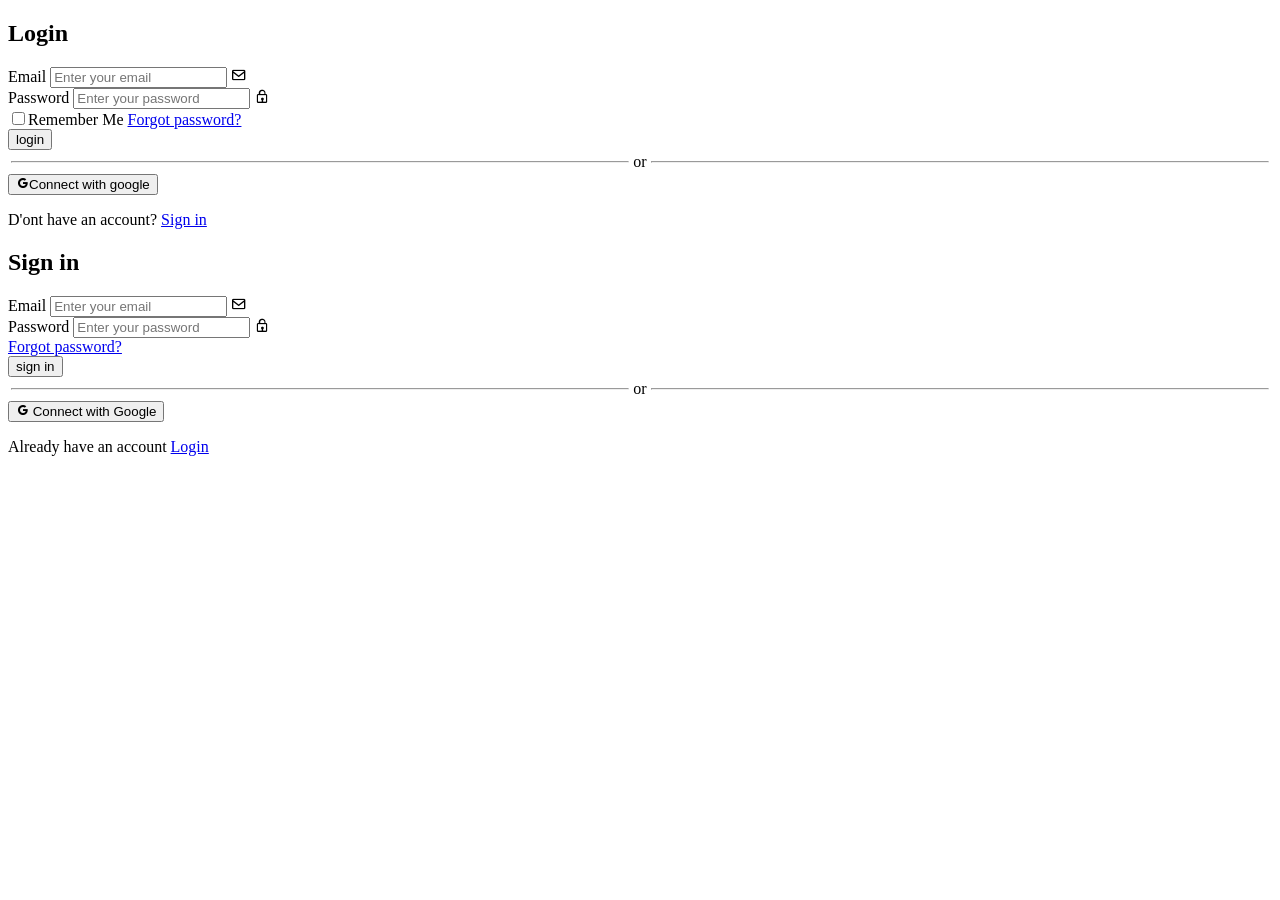
==== index.html @ e43c0be8 "Update index.html" ====
<!doctype html>
<html lang="en">
  <head>
    <meta charset="UTF-8" />
    <meta name="viewport" content="width=device-width, initial-scale=1.0" />
    <title>Ecommerce website</title>
    <link
      href="https://unpkg.com/boxicons@2.1.4/css/boxicons.min.css"
      rel="stylesheet"
    />
  </head>
  <body>
    <!-- login page -->
    <div id="logpg" class="logipage">
      <h2>Login</h2>
      <form method="post">
        <label>Email</label>
        <input type="email" required placeholder="Enter your email" />
        <i class="bx bx-envelope bx-remove-padding"></i>
        <br />
        <label>Password</label>
        <input type="password" required placeholder="Enter your password" />
        <i class="bx bx-lock"></i>
        <br />
        <label><input type="checkbox" />Remember Me</label>
        <a href="#">Forgot password?</a>
        <br />
        <input type="submit" value="login" />
        <!-- OR Divider -->
        <table>
          <tr>
            <td width="45%"><hr /></td>
            <td width="1%" align="center">or</td>
            <td width="45%"><hr /></td>
          </tr>
        </table>
        <button><i class="bx bxl-google"></i>Connect with google</button>
        <p>D'ont have an account? <a href="#"> Sign in</a></p>
      </form>
    </div>

    <!--Sign in -->
    <div id="singpg" class="logipage">
      <h2>Sign in</h2>
      <form method="post">
        <label>Email</label>
        <input type="email" required placeholder="Enter your email" />
        <i class="bx bx-envelope bx-remove-padding"></i>
        <br />
        <label>Password</label>
        <input type="password" required placeholder="Enter your password">
        <i class="bx bx-lock"></i>
      </br>
        <a href="#">Forgot password?</a>
        <br />
        <input type="submit" value="sign in" />
        <!-- OR Divider -->
        <table>
          <tr>
            <td width="45%"><hr /></td>
            <td width="1%" align="center">or</td>
            <td width="45%"><hr /></td>
          </tr>
        </table>
        <button><i class="bx bxl-google"></i> Connect with Google</button>
        <p>Already have an account <a href="#">Login</a></p>
      </form>
    </div>
    <br />
  </body>
</html>
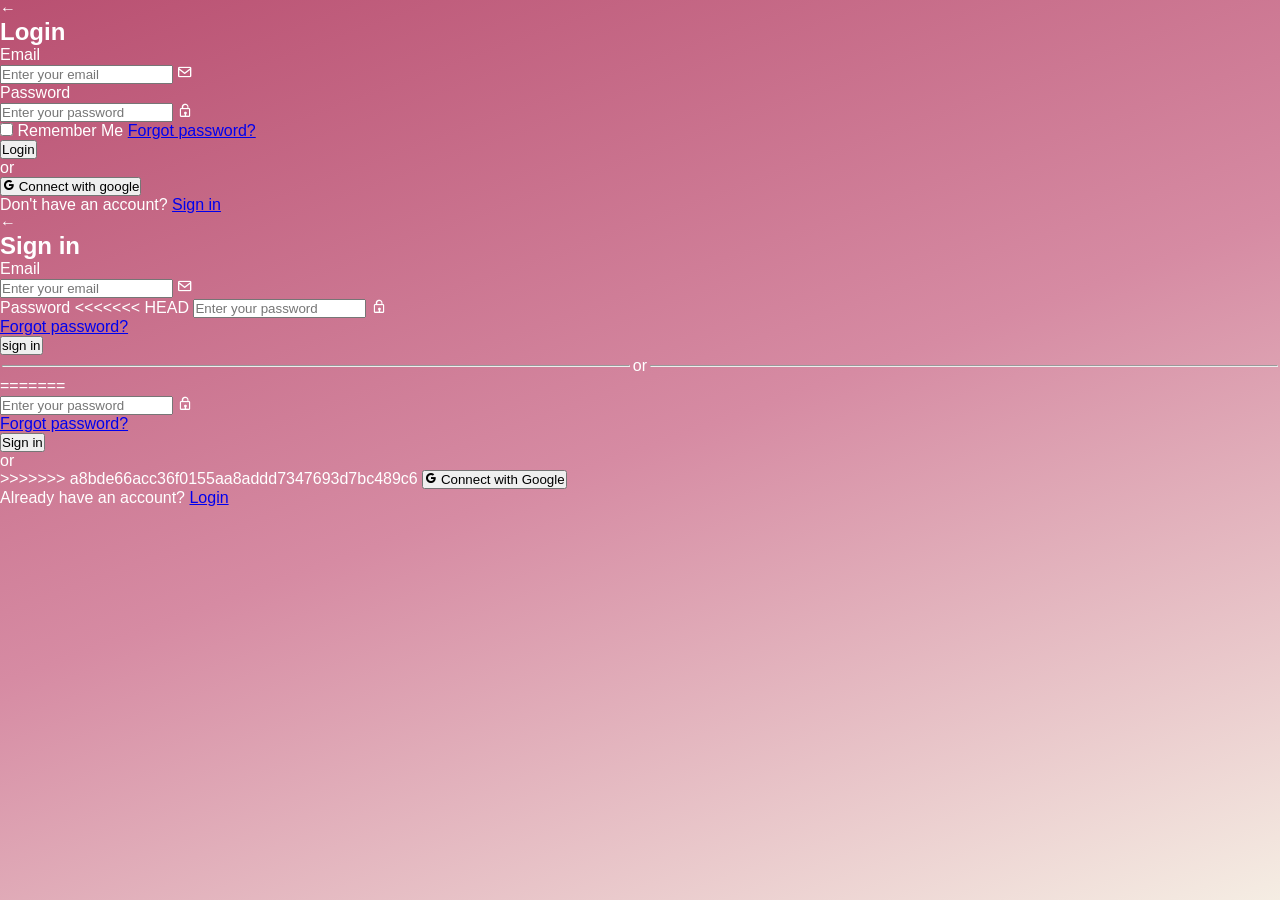
==== commit 344cefb8: "add shooping cart page" ====
--- a/index.html
+++ b/index.html
@@ -3,51 +3,65 @@
   <head>
     <meta charset="UTF-8" />
     <meta name="viewport" content="width=device-width, initial-scale=1.0" />
+    <link href="https://unpkg.com/boxicons@2.1.4/css/boxicons.min.css" rel="stylesheet" />
+    <link href="style.css" rel="stylesheet"/>
     <title>Ecommerce website</title>
     <link
-      href="https://unpkg.com/boxicons@2.1.4/css/boxicons.min.css"
+      href="style.css"
       rel="stylesheet"
     />
   </head>
   <body>
-    <!-- login page -->
+    <div class="bg"></div>
+
+    <!-- Login page -->
     <div id="logpg" class="logipage">
-      <h2>Login</h2>
-      <form method="post">
+      <div class="page-header">
+        <span class="back-arrow">&#8592;</span>
+        <h2>Login</h2>
+      </div>
+      <form method="post" onsubmit="return false">
         <label>Email</label>
-        <input type="email" required placeholder="Enter your email" />
-        <i class="bx bx-envelope bx-remove-padding"></i>
-        <br />
+        <div class="input-wrapper">
+          <input type="email" required placeholder="Enter your email" />
+          <i class="bx bx-envelope"></i>
+        </div>
+
         <label>Password</label>
-        <input type="password" required placeholder="Enter your password" />
-        <i class="bx bx-lock"></i>
-        <br />
-        <label><input type="checkbox" />Remember Me</label>
-        <a href="#">Forgot password?</a>
-        <br />
-        <input type="submit" value="login" />
-        <!-- OR Divider -->
-        <table>
-          <tr>
-            <td width="45%"><hr /></td>
-            <td width="1%" align="center">or</td>
-            <td width="45%"><hr /></td>
-          </tr>
-        </table>
-        <button><i class="bx bxl-google"></i>Connect with google</button>
-        <p>D'ont have an account? <a href="#"> Sign in</a></p>
+        <div class="input-wrapper">
+          <input type="password" required placeholder="Enter your password" />
+          <i class="bx bx-lock"></i>
+        </div>
+
+        <div class="remember-row">
+          <label><input type="checkbox" /> Remember Me</label>
+          <a href="#">Forgot password?</a>
+        </div>
+
+        <input type="submit" value="Login" />
+
+        <div class="divider"><span>or</span></div>
+
+        <button><i class="bx bxl-google"></i> Connect with google</button>
+        <p>Don't have an account? <a href="#"> Sign in</a></p>
       </form>
     </div>
 
-    <!--Sign in -->
+    <!-- Sign in page -->
     <div id="singpg" class="logipage">
-      <h2>Sign in</h2>
-      <form method="post">
+      <div class="page-header">
+        <span class="back-arrow">&#8592;</span>
+        <h2>Sign in</h2>
+      </div>
+      <form method="post" onsubmit="return false">
         <label>Email</label>
-        <input type="email" required placeholder="Enter your email" />
-        <i class="bx bx-envelope bx-remove-padding"></i>
-        <br />
+        <div class="input-wrapper">
+          <input type="email" required placeholder="Enter your email" />
+          <i class="bx bx-envelope"></i>
+        </div>
+
         <label>Password</label>
+<<<<<<< HEAD
         <input type="password" required placeholder="Enter your password">
         <i class="bx bx-lock"></i>
       </br>
@@ -62,10 +76,25 @@
             <td width="45%"><hr /></td>
           </tr>
         </table>
+=======
+        <div class="input-wrapper">
+          <input type="password" required placeholder="Enter your password" />
+          <i class="bx bx-lock"></i>
+        </div>
+
+        <div class="remember-row">
+          <a href="#">Forgot password?</a>
+        </div>
+
+        <input type="submit" value="Sign in" />
+
+        <div class="divider"><span>or</span></div>
+
+>>>>>>> a8bde66acc36f0155aa8addd7347693d7bc489c6
         <button><i class="bx bxl-google"></i> Connect with Google</button>
-        <p>Already have an account <a href="#">Login</a></p>
+        <p>Already have an account? <a href="#">Login</a></p>
       </form>
     </div>
-    <br />
+
   </body>
-</html>
+</html>
--- a/style.css
+++ b/style.css
@@ -0,0 +1,962 @@
+/* ============================================================
+   RESET & BASE
+   ============================================================ */
+
+* {
+  margin: 0;
+  padding: 0;
+  box-sizing: border-box;
+}
+
+body {
+  min-height: 100vh;
+  font-family: 'Segoe UI', sans-serif;
+  background: linear-gradient(160deg, #B95071 0%, #d68ba3 50%, #F5EDE3 100%);
+  background-attachment: fixed;
+  color: white;
+}
+
+/* ============================================================
+   HEADER / NAVBAR
+   ============================================================ */
+
+header {
+  position: fixed;
+  top: 0;
+  left: 0;
+  width: 100%;
+  z-index: 100;
+  padding: 10px 40px;
+  backdrop-filter: blur(12px);
+  -webkit-backdrop-filter: blur(12px);
+  background: rgba(185, 80, 113, 0.3);
+  border-bottom: 1px solid rgba(255, 255, 255, 0.15);
+}
+
+header table {
+  border-collapse: collapse;
+  width: 100%;
+}
+
+header table td {
+  vertical-align: middle;
+  padding: 0;
+}
+
+/* Logo */
+header table td:first-child img {
+  width: 50px;
+  height: 50px;
+  object-fit: contain;
+  background: #8DC373;
+  border-radius: 12px;
+  padding: 6px;
+  display: block;
+}
+
+/* Nav pill */
+header table td nav {
+  display: inline-flex;
+  align-items: center;
+  background: rgba(255, 255, 255, 0.15);
+  border: 1px solid rgba(255, 255, 255, 0.3);
+  border-radius: 30px;
+  padding: 5px 8px;
+  gap: 2px;
+}
+
+header table td nav a {
+  text-decoration: none;
+  color: white;
+  font-size: 14px;
+  font-weight: 500;
+  padding: 6px 18px;
+  border-radius: 20px;
+  transition: background 0.2s ease;
+  white-space: nowrap;
+}
+
+header table td nav a:hover,
+header table td nav a.active {
+  background: rgba(255, 255, 255, 0.25);
+}
+
+/* Right-side buttons */
+header table td:last-child {
+  text-align: right;
+  white-space: nowrap;
+}
+
+header table td:last-child button {
+  display: inline-flex;
+  align-items: center;
+  justify-content: center;
+  vertical-align: middle;
+  margin-left: 8px;
+  cursor: pointer;
+  border: none;
+  transition: background 0.2s ease, transform 0.1s ease;
+}
+
+/* Sign In button */
+header table td:last-child button:first-child {
+  padding: 8px 22px;
+  background: #8DC373;
+  color: white;
+  font-size: 14px;
+  font-weight: 600;
+  border-radius: 20px;
+}
+
+header table td:last-child button:first-child:hover {
+  background: #7A8F6A;
+  transform: translateY(-1px);
+}
+
+/* Cart & Profile icon buttons */
+header table td:last-child button:not(:first-child) {
+  background: transparent;
+  color: white;
+  font-size: 26px;
+  padding: 4px 6px;
+  border-radius: 20px;
+}
+
+header table td:last-child button:not(:first-child):hover {
+  opacity: 0.7;
+}
+
+/* Profile dropdown */
+header table td:last-child button:last-child {
+  position: relative;
+}
+
+header table td:last-child button:last-child aside {
+  display: none;
+  position: absolute;
+  top: 110%;
+  right: 0;
+  background: rgba(185, 80, 113, 0.95);
+  backdrop-filter: blur(10px);
+  -webkit-backdrop-filter: blur(10px);
+  border: 1px solid rgba(255, 255, 255, 0.2);
+  border-radius: 12px;
+  padding: 8px 0;
+  min-width: 150px;
+  z-index: 200;
+  flex-direction: column;
+  text-align: left;
+}
+
+header table td:last-child button:last-child:hover aside {
+  display: flex;
+}
+
+header table td:last-child button:last-child aside a {
+  text-decoration: none;
+  color: white;
+  font-size: 14px;
+  padding: 10px 20px;
+  display: block;
+  transition: background 0.2s ease;
+}
+
+header table td:last-child button:last-child aside a:hover {
+  background: rgba(255, 255, 255, 0.15);
+}
+
+/* ============================================================
+   MAIN
+   ============================================================ */
+
+main {
+  padding-top: 72px;
+}
+
+/* ============================================================
+   HERO SECTION
+   ============================================================ */
+
+#mnpart > table:first-of-type {
+  width: 100%;
+  min-height: 88vh;
+  padding: 60px 60px;
+  box-sizing: border-box;
+}
+
+#mnpart > table:first-of-type td {
+  vertical-align: middle;
+  padding: 20px 24px;
+}
+
+/* Hero heading */
+#mnpart > table:first-of-type td:first-child h1 {
+  font-size: 48px;
+  font-weight: 800;
+  color: white;
+  line-height: 1.2;
+  margin-bottom: 20px;
+  letter-spacing: -0.5px;
+}
+
+/* Hero paragraph */
+#mnpart > table:first-of-type td:first-child p {
+  font-size: 15px;
+  color: rgba(255, 255, 255, 0.85);
+  line-height: 1.75;
+  margin-bottom: 34px;
+  max-width: 440px;
+}
+
+/* Shop Now button */
+#mnpart > table:first-of-type td:first-child button {
+  padding: 14px 38px;
+  background: #8DC373;
+  color: white;
+  font-size: 15px;
+  font-weight: 600;
+  border: none;
+  border-radius: 12px;
+  cursor: pointer;
+  letter-spacing: 0.3px;
+  transition: background 0.2s ease, transform 0.1s ease;
+}
+
+#mnpart > table:first-of-type td:first-child button:hover {
+  background: #7A8F6A;
+  transform: translateY(-2px);
+}
+
+#mnpart > table:first-of-type td:first-child button:active {
+  background: #495540;
+  transform: translateY(0);
+}
+
+/* Hero image */
+#mnpart > table:first-of-type td:last-child img {
+  width: 100%;
+  max-width: 520px;
+  object-fit: contain;
+  display: block;
+  margin-left: auto;
+  filter: drop-shadow(0 24px 48px rgba(185, 80, 113, 0.4));
+}
+
+/* ============================================================
+   SECTION HEADINGS (h2)
+   ============================================================ */
+
+#mnpart h2 {
+  font-size: 36px;
+  font-weight: 700;
+  color: white;
+  text-align: center;
+  letter-spacing: 1px;
+  margin: 20px 0 10px;
+}
+
+#mnpart h2 u {
+  text-decoration: none;
+  border-bottom: 3px solid rgba(255, 255, 255, 0.45);
+  padding-bottom: 6px;
+}
+
+/* ============================================================
+   CATEGORIES TABLE
+   ============================================================ */
+
+#mnpart > table:nth-of-type(2) {
+  border-collapse: separate;
+  border-spacing: 20px;
+  padding: 10px 60px 60px;
+  box-sizing: border-box;
+  width: 100%;
+}
+
+#mnpart > table:nth-of-type(2) td {
+  background: rgba(255, 255, 255, 0.15);
+  backdrop-filter: blur(10px);
+  -webkit-backdrop-filter: blur(10px);
+  border: 1px solid rgba(255, 255, 255, 0.25);
+  border-radius: 16px;
+  padding: 44px 20px;
+  text-align: center;
+  vertical-align: top;
+  transition: background 0.3s ease, transform 0.2s ease;
+  cursor: pointer;
+}
+
+#mnpart > table:nth-of-type(2) td:hover {
+  background: rgba(255, 255, 255, 0.22);
+  transform: translateY(-5px);
+}
+
+#mnpart > table:nth-of-type(2) td i {
+  font-size: 44px;
+  color: rgba(255, 255, 255, 0.85);
+  display: block;
+  margin-bottom: 16px;
+}
+
+#mnpart > table:nth-of-type(2) td h3 {
+  font-size: 20px;
+  font-weight: 700;
+  color: white;
+  margin-bottom: 10px;
+}
+
+#mnpart > table:nth-of-type(2) td p {
+  font-size: 13px;
+  color: rgba(255, 255, 255, 0.7);
+  line-height: 1.6;
+}
+
+/* ============================================================
+   "Our Best Sellers" label (h3 directly in #mnpart)
+   ============================================================ */
+
+#mnpart > section > div.products-grid,
+#mnpart > h3 {
+  padding-left: 60px;
+}
+
+#mnpart > h3 {
+  font-size: 22px;
+  font-weight: 600;
+  color: rgba(255, 255, 255, 0.95);
+  margin-bottom: 16px;
+  padding: 0 60px 16px;
+}
+
+/* ============================================================
+   PRODUCTS GRID
+   ============================================================ */
+
+.products-grid {
+  padding: 0 40px 70px;
+  box-sizing: border-box;
+}
+
+.products-grid table {
+  border-collapse: separate;
+  border-spacing: 16px;
+  width: 100%;
+}
+
+/* Product card — each <td> */
+.products-grid td {
+  vertical-align: top;
+  background: rgba(255, 255, 255, 0.22);
+  backdrop-filter: blur(12px);
+  -webkit-backdrop-filter: blur(12px);
+  border: 1px solid rgba(255, 255, 255, 0.32);
+  border-radius: 20px;
+  padding: 16px 16px 20px;
+  text-align: center;
+  transition: transform 0.2s ease, background 0.2s ease;
+  cursor: pointer;
+}
+
+.products-grid td:hover {
+  transform: translateY(-6px);
+  background: rgba(255, 255, 255, 0.30);
+  box-shadow: 0 12px 32px rgba(185, 80, 113, 0.2);
+}
+
+/* Product image */
+.prd-image {
+  width: 100%;
+  margin-bottom: 14px;
+}
+
+.prd-image img {
+  width: 100%;
+  height: 200px;
+  object-fit: cover;
+  border-radius: 14px;
+  display: block;
+}
+
+/* Product title */
+.prd-title {
+  font-size: 15px;
+  font-weight: 700;
+  color: white;
+  margin: 0 0 8px 0;
+  line-height: 1.3;
+  /* allow wrapping so nothing is cut off */
+  white-space: normal;
+}
+
+/* Description */
+.prd-desc {
+  font-size: 13px;
+  color: rgba(255, 255, 255, 0.78);
+  line-height: 1.5;
+  margin: 0 0 12px 0;
+  display: -webkit-box;
+  -webkit-line-clamp: 2;
+  -webkit-box-orient: vertical;
+  overflow: hidden;
+}
+
+/* Rating + Price row */
+.prd-meta {
+  display: flex;
+  justify-content: space-between;
+  align-items: center;
+  margin-bottom: 14px;
+  padding: 0 2px;
+}
+
+.prd-meta .rating {
+  font-size: 13px;
+  color: rgba(255, 255, 255, 0.95);
+}
+
+.prd-meta .prd-price {
+  font-size: 15px;
+  font-weight: 700;
+  color: white;
+}
+
+/* Add to cart button */
+.cart-btn {
+  display: block;
+  width: 100%;
+  padding: 12px 0;
+  background: #8DC373;
+  color: white;
+  font-size: 14px;
+  font-weight: 600;
+  border: none;
+  border-radius: 24px;
+  cursor: pointer;
+  text-align: center;
+  transition: background 0.2s ease, transform 0.1s ease;
+}
+
+.cart-btn:hover {
+  background: #7A8F6A;
+  transform: translateY(-1px);
+}
+
+.cart-btn:active {
+  background: #495540;
+  transform: translateY(0);
+}
+
+/* ============================================================
+   COMMENT SECTION
+   ============================================================ */
+
+.Comentprt {
+  padding: 50px 60px 70px;
+  text-align: center;
+}
+
+.Comentprt h3 {
+  font-size: 28px;
+  font-weight: 700;
+  color: white;
+  margin-bottom: 24px;
+  letter-spacing: 0.5px;
+}
+
+.Comentprt input[type="text"] {
+  width: 55%;
+  padding: 16px 24px;
+  background: rgba(255, 255, 255, 0.15);
+  border: 1px solid rgba(255, 255, 255, 0.3);
+  border-radius: 12px;
+  color: white;
+  font-size: 15px;
+  outline: none;
+  transition: border 0.2s ease, background 0.2s ease;
+}
+
+.Comentprt input[type="text"]::placeholder {
+  color: rgba(255, 255, 255, 0.55);
+}
+
+.Comentprt input[type="text"]:focus {
+  background: rgba(255, 255, 255, 0.22);
+  border-color: rgba(255, 255, 255, 0.6);
+}
+
+/* ============================================================
+   FOOTER
+   ============================================================ */
+
+footer {
+  background: rgba(150, 50, 80, 0.4);
+  backdrop-filter: blur(10px);
+  -webkit-backdrop-filter: blur(10px);
+  border-top: 1px solid rgba(255, 255, 255, 0.15);
+  padding: 44px 60px;
+}
+
+/* Hide the top <hr> */
+footer > hr:first-child {
+  display: none;
+}
+
+#ftpart {
+  display: flex;
+  flex-direction: column;
+  align-items: center;
+  gap: 16px;
+  text-align: center;
+}
+
+#ftpart img {
+  width: 60px;
+  height: 60px;
+  object-fit: contain;
+  background: #8DC373;
+  border-radius: 12px;
+  padding: 6px;
+}
+
+#ftpart p {
+  font-size: 14px;
+  color: rgba(255, 255, 255, 0.75);
+  max-width: 420px;
+  line-height: 1.65;
+}
+
+/* Social icons wrapper */
+#ftpart > div {
+  display: flex;
+  align-items: center;
+  gap: 6px;
+}
+
+#ftpart i {
+  font-size: 26px;
+  color: white;
+  cursor: pointer;
+  transition: opacity 0.2s ease, transform 0.15s ease;
+}
+
+#ftpart i:hover {
+  opacity: 0.65;
+  transform: translateY(-2px);
+}
+
+/* Divider hr */
+#ftpart hr {
+  display: block;
+  width: 25%;
+  border: none;
+  border-top: 1px solid rgba(255, 255, 255, 0.25);
+}
+
+/* === CATEGORY SECTION === */
+
+.container {
+  max-width: 1100px;
+  margin: 0 auto;
+  padding: 40px 20px;
+}
+
+.category-section {
+  margin-bottom: 60px;
+}
+
+/* CATEGORY HEADER */
+.category-header {
+  display: flex;
+  align-items: center;
+  gap: 16px;
+  margin-bottom: 24px;
+}
+
+.category-title {
+  font-size: 28px;
+  font-weight: 700;
+  color: white;
+  white-space: nowrap;
+}
+
+.category-line {
+  flex: 1;
+  border: none;
+  border-top: 1.5px solid rgba(255, 255, 255, 0.35);
+}
+
+/* SLIDER WRAPPER */
+.slider-wrapper {
+  position: relative;
+  padding: 0 30px;
+}
+
+/* ITEMS DISPLAY */
+.items-display {
+  display: flex;
+  gap: 16px;
+  overflow: hidden;
+  padding: 8px 4px;
+}
+
+/* PRODUCT CARD */
+.product-card {
+  background: rgba(255, 255, 255, 0.15);
+  backdrop-filter: blur(16px);
+  -webkit-backdrop-filter: blur(16px);
+  border: 1px solid rgba(255, 255, 255, 0.25);
+  border-radius: 16px;
+  padding: 12px;
+  min-width: calc((100% - 48px) / 4);
+  max-width: calc((100% - 48px) / 4);
+  flex-shrink: 0;
+  display: flex;
+  flex-direction: column;
+  cursor: pointer;
+  transition: transform 0.2s ease, background 0.2s ease;
+}
+
+.product-card:hover {
+  transform: translateY(-4px);
+  background: rgba(255, 255, 255, 0.22);
+}
+
+/* ITEM IMAGE */
+.item-image {
+  display: flex;
+  justify-content: center;
+  margin-bottom: 10px;
+}
+
+.item-image img {
+  width: 100%;
+  height: 300px ;
+  object-fit: cover;
+  border-radius: 10px;
+}
+
+/* ITEM DETAILS — flex column with space-between to push button to bottom */
+.item-details {
+  display: flex;
+  flex-direction: column;
+  flex: 1;
+  gap: 0;
+}
+
+.item-title {
+  font-size: 13px;
+  font-weight: 700;
+  color: white;
+  margin-bottom: 4px;
+
+  /* clamp to 1 line */
+  white-space: nowrap;
+  overflow: hidden;
+  text-overflow: ellipsis;
+}
+
+.item-description {
+  font-size: 11px;
+  color: rgba(255, 255, 255, 0.75);
+  line-height: 1.3;
+  margin-bottom: 6px;
+
+  /* clamp to 2 lines */
+  display: -webkit-box;
+ line-clamp: 2;
+ -webkit-line-clamp: 2;
+ -webkit-box-orient: vertical;
+ overflow: hidden;
+}
+
+.full-description {
+  display: none;
+}
+
+/* PRICE & RATING */
+.price-rating {
+  display: flex;
+  justify-content: space-between;
+  align-items: center;
+  margin-bottom: 8px;
+  margin-top: auto;
+}
+
+.rating {
+  font-size: 12px;
+  color: rgba(255, 255, 255, 0.9);
+}
+
+.price {
+  font-size: 13px;
+  font-weight: 700;
+  color: white;
+}
+
+/* FORM & ADD TO CART BUTTON */
+form {
+  margin: 0;
+  display: block;
+}
+
+.add-to-cart-btn {
+  display: block;
+  width: 100%;
+  padding: 9px 0;
+  background: #8DC373;
+  color: white;
+  font-size: 13px;
+  font-weight: 600;
+  border: none;
+  border-radius: 10px;
+  cursor: pointer;
+  text-align: center;
+  transition: background 0.2s ease, transform 0.1s ease;
+}
+
+.add-to-cart-btn:hover {
+  background: #7A8F6A;
+  transform: translateY(-1px);
+}
+
+.add-to-cart-btn:active {
+  background: #495540;
+  transform: translateY(0);
+}
+
+/* ARROWS */
+.slider-left-arrow,
+.slider-right-arrow {
+  position: absolute;
+  top: 50%;
+  transform: translateY(-50%);
+  z-index: 10;
+}
+
+.slider-left-arrow {
+  left: -6px;
+}
+
+.slider-right-arrow {
+  right: -6px;
+}
+
+.arrow-btn {
+  width: 36px;
+  height: 36px;
+  background: rgba(255, 255, 255, 0.2);
+  backdrop-filter: blur(10px);
+  -webkit-backdrop-filter: blur(10px);
+  border: 1px solid rgba(255, 255, 255, 0.4);
+  border-radius: 50%;
+  color: white;
+  font-size: 14px;
+  cursor: pointer;
+  display: flex;
+  align-items: center;
+  justify-content: center;
+  transition: background 0.2s ease, transform 0.1s ease;
+}
+
+.arrow-btn:hover {
+  background: rgba(255, 255, 255, 0.35);
+  transform: scale(1.08);
+}
+
+.arrow-btn:active {
+  background: rgba(255, 255, 255, 0.5);
+  transform: scale(0.97);
+}
+
+/* === POPUP OVERLAY === */
+.item-popup {
+  display: none;
+  position: fixed;
+  inset: 0;
+  z-index: 1000;
+  background: rgba(0, 0, 0, 0.4);
+  backdrop-filter: blur(6px);
+  -webkit-backdrop-filter: blur(6px);
+  justify-content: center;
+  align-items: center;
+}
+
+.item-popup.active {
+  display: flex;
+}
+
+/* POPUP CARD */
+.popup-content {
+  background: rgba(255, 255, 255, 0.2);
+  backdrop-filter: blur(20px);
+  -webkit-backdrop-filter: blur(20px);
+  border: 1px solid rgba(255, 255, 255, 0.35);
+  border-radius: 20px;
+  padding: 24px;
+  width: 90%;
+  max-width: 420px;
+  max-height: 85vh;
+  overflow-y: auto;
+  position: relative;
+  display: flex;
+  flex-direction: column;
+  gap: 12px;
+}
+
+/* CLOSE BUTTON */
+.close-btn {
+  position: absolute;
+  top: 14px;
+  right: 16px;
+  font-size: 20px;
+  cursor: pointer;
+  color: white;
+  transition: opacity 0.2s ease;
+}
+
+.close-btn:hover {
+  opacity: 0.6;
+}
+
+/* POPUP IMAGE */
+.popup-image {
+  width: 100%;
+  height: 260px;
+  object-fit: cover;
+  border-radius: 12px;
+}
+
+/* POPUP TITLE */
+.popup-title {
+  font-size: 20px;
+  font-weight: 700;
+  color: white;
+  margin: 0;
+}
+
+/* POPUP SUB DESCRIPTION */
+.popup-subdescription {
+  font-size: 13px;
+  color: rgba(255, 255, 255, 0.75);
+  line-height: 1.4;
+  margin: 0;
+}
+
+/* POPUP PRICE & RATING */
+.popup-rating {
+  font-size: 14px;
+  color: rgba(255, 255, 255, 0.9);
+}
+
+.popup-price {
+  font-size: 15px;
+  font-weight: 700;
+  color: white;
+}
+
+/* DESCRIPTION HEADING & TEXT */
+.popup-content h3 {
+  font-size: 15px;
+  font-weight: 700;
+  color: white;
+  margin: 0;
+}
+
+.popup-description {
+  font-size: 13px;
+  color: rgba(255, 255, 255, 0.8);
+  line-height: 1.6;
+  margin: 0;
+}
+
+/* QUANTITY CONTROLS */
+.quantity {
+  display: flex;
+  align-items: center;
+  gap: 16px;
+  margin-top: 4px;
+}
+
+.quantity .minus,
+.quantity .plus {
+  width: 34px;
+  height: 34px;
+  background: rgba(255, 255, 255, 0.2);
+  border: 1px solid rgba(255, 255, 255, 0.35);
+  border-radius: 50%;
+  color: white;
+  font-size: 18px;
+  cursor: pointer;
+  display: flex;
+  align-items: center;
+  justify-content: center;
+  transition: background 0.2s ease;
+}
+
+.quantity .minus:hover,
+.quantity .plus:hover {
+  background: rgba(255, 255, 255, 0.35);
+}
+
+.quantity .count {
+  font-size: 16px;
+  font-weight: 700;
+  color: white;
+  min-width: 20px;
+  text-align: center;
+}
+
+/* POPUP BUTTONS ROW */
+.card-btn,
+.add-btn {
+  flex: 1;
+  padding: 12px;
+  border: none;
+  border-radius: 12px;
+  font-size: 14px;
+  font-weight: 600;
+  cursor: pointer;
+  transition: background 0.2s ease, transform 0.1s ease;
+}
+
+.card-btn {
+  background: rgba(255, 255, 255, 0.2);
+  border: 1px solid rgba(255, 255, 255, 0.35);
+  color: white;
+  font-size: 20px;
+}
+
+.card-btn:hover {
+  background: rgba(255, 255, 255, 0.3);
+}
+
+.add-btn {
+  background: #8DC373;
+  color: white;
+}
+
+.add-btn:hover {
+  background: #7A8F6A;
+  transform: translateY(-1px);
+}
+
+.add-btn:active {
+  background: #495540;
+  transform: translateY(0);
+}
+
+/* BUTTONS ROW WRAPPER */
+.popup-content .card-btn,
+.popup-content .add-btn {
+  display: inline-flex;
+  align-items: center;
+  justify-content: center;
+  width: auto;
+}
+
+/* make the two buttons sit side by side */
+.popup-content > .card-btn,
+.popup-content > .add-btn {
+  align-self: stretch;
+}
+
--- a/style.css
+++ b/style.css
@@ -0,0 +1,962 @@
+/* ============================================================
+   RESET & BASE
+   ============================================================ */
+
+* {
+  margin: 0;
+  padding: 0;
+  box-sizing: border-box;
+}
+
+body {
+  min-height: 100vh;
+  font-family: 'Segoe UI', sans-serif;
+  background: linear-gradient(160deg, #B95071 0%, #d68ba3 50%, #F5EDE3 100%);
+  background-attachment: fixed;
+  color: white;
+}
+
+/* ============================================================
+   HEADER / NAVBAR
+   ============================================================ */
+
+header {
+  position: fixed;
+  top: 0;
+  left: 0;
+  width: 100%;
+  z-index: 100;
+  padding: 10px 40px;
+  backdrop-filter: blur(12px);
+  -webkit-backdrop-filter: blur(12px);
+  background: rgba(185, 80, 113, 0.3);
+  border-bottom: 1px solid rgba(255, 255, 255, 0.15);
+}
+
+header table {
+  border-collapse: collapse;
+  width: 100%;
+}
+
+header table td {
+  vertical-align: middle;
+  padding: 0;
+}
+
+/* Logo */
+header table td:first-child img {
+  width: 50px;
+  height: 50px;
+  object-fit: contain;
+  background: #8DC373;
+  border-radius: 12px;
+  padding: 6px;
+  display: block;
+}
+
+/* Nav pill */
+header table td nav {
+  display: inline-flex;
+  align-items: center;
+  background: rgba(255, 255, 255, 0.15);
+  border: 1px solid rgba(255, 255, 255, 0.3);
+  border-radius: 30px;
+  padding: 5px 8px;
+  gap: 2px;
+}
+
+header table td nav a {
+  text-decoration: none;
+  color: white;
+  font-size: 14px;
+  font-weight: 500;
+  padding: 6px 18px;
+  border-radius: 20px;
+  transition: background 0.2s ease;
+  white-space: nowrap;
+}
+
+header table td nav a:hover,
+header table td nav a.active {
+  background: rgba(255, 255, 255, 0.25);
+}
+
+/* Right-side buttons */
+header table td:last-child {
+  text-align: right;
+  white-space: nowrap;
+}
+
+header table td:last-child button {
+  display: inline-flex;
+  align-items: center;
+  justify-content: center;
+  vertical-align: middle;
+  margin-left: 8px;
+  cursor: pointer;
+  border: none;
+  transition: background 0.2s ease, transform 0.1s ease;
+}
+
+/* Sign In button */
+header table td:last-child button:first-child {
+  padding: 8px 22px;
+  background: #8DC373;
+  color: white;
+  font-size: 14px;
+  font-weight: 600;
+  border-radius: 20px;
+}
+
+header table td:last-child button:first-child:hover {
+  background: #7A8F6A;
+  transform: translateY(-1px);
+}
+
+/* Cart & Profile icon buttons */
+header table td:last-child button:not(:first-child) {
+  background: transparent;
+  color: white;
+  font-size: 26px;
+  padding: 4px 6px;
+  border-radius: 20px;
+}
+
+header table td:last-child button:not(:first-child):hover {
+  opacity: 0.7;
+}
+
+/* Profile dropdown */
+header table td:last-child button:last-child {
+  position: relative;
+}
+
+header table td:last-child button:last-child aside {
+  display: none;
+  position: absolute;
+  top: 110%;
+  right: 0;
+  background: rgba(185, 80, 113, 0.95);
+  backdrop-filter: blur(10px);
+  -webkit-backdrop-filter: blur(10px);
+  border: 1px solid rgba(255, 255, 255, 0.2);
+  border-radius: 12px;
+  padding: 8px 0;
+  min-width: 150px;
+  z-index: 200;
+  flex-direction: column;
+  text-align: left;
+}
+
+header table td:last-child button:last-child:hover aside {
+  display: flex;
+}
+
+header table td:last-child button:last-child aside a {
+  text-decoration: none;
+  color: white;
+  font-size: 14px;
+  padding: 10px 20px;
+  display: block;
+  transition: background 0.2s ease;
+}
+
+header table td:last-child button:last-child aside a:hover {
+  background: rgba(255, 255, 255, 0.15);
+}
+
+/* ============================================================
+   MAIN
+   ============================================================ */
+
+main {
+  padding-top: 72px;
+}
+
+/* ============================================================
+   HERO SECTION
+   ============================================================ */
+
+#mnpart > table:first-of-type {
+  width: 100%;
+  min-height: 88vh;
+  padding: 60px 60px;
+  box-sizing: border-box;
+}
+
+#mnpart > table:first-of-type td {
+  vertical-align: middle;
+  padding: 20px 24px;
+}
+
+/* Hero heading */
+#mnpart > table:first-of-type td:first-child h1 {
+  font-size: 48px;
+  font-weight: 800;
+  color: white;
+  line-height: 1.2;
+  margin-bottom: 20px;
+  letter-spacing: -0.5px;
+}
+
+/* Hero paragraph */
+#mnpart > table:first-of-type td:first-child p {
+  font-size: 15px;
+  color: rgba(255, 255, 255, 0.85);
+  line-height: 1.75;
+  margin-bottom: 34px;
+  max-width: 440px;
+}
+
+/* Shop Now button */
+#mnpart > table:first-of-type td:first-child button {
+  padding: 14px 38px;
+  background: #8DC373;
+  color: white;
+  font-size: 15px;
+  font-weight: 600;
+  border: none;
+  border-radius: 12px;
+  cursor: pointer;
+  letter-spacing: 0.3px;
+  transition: background 0.2s ease, transform 0.1s ease;
+}
+
+#mnpart > table:first-of-type td:first-child button:hover {
+  background: #7A8F6A;
+  transform: translateY(-2px);
+}
+
+#mnpart > table:first-of-type td:first-child button:active {
+  background: #495540;
+  transform: translateY(0);
+}
+
+/* Hero image */
+#mnpart > table:first-of-type td:last-child img {
+  width: 100%;
+  max-width: 520px;
+  object-fit: contain;
+  display: block;
+  margin-left: auto;
+  filter: drop-shadow(0 24px 48px rgba(185, 80, 113, 0.4));
+}
+
+/* ============================================================
+   SECTION HEADINGS (h2)
+   ============================================================ */
+
+#mnpart h2 {
+  font-size: 36px;
+  font-weight: 700;
+  color: white;
+  text-align: center;
+  letter-spacing: 1px;
+  margin: 20px 0 10px;
+}
+
+#mnpart h2 u {
+  text-decoration: none;
+  border-bottom: 3px solid rgba(255, 255, 255, 0.45);
+  padding-bottom: 6px;
+}
+
+/* ============================================================
+   CATEGORIES TABLE
+   ============================================================ */
+
+#mnpart > table:nth-of-type(2) {
+  border-collapse: separate;
+  border-spacing: 20px;
+  padding: 10px 60px 60px;
+  box-sizing: border-box;
+  width: 100%;
+}
+
+#mnpart > table:nth-of-type(2) td {
+  background: rgba(255, 255, 255, 0.15);
+  backdrop-filter: blur(10px);
+  -webkit-backdrop-filter: blur(10px);
+  border: 1px solid rgba(255, 255, 255, 0.25);
+  border-radius: 16px;
+  padding: 44px 20px;
+  text-align: center;
+  vertical-align: top;
+  transition: background 0.3s ease, transform 0.2s ease;
+  cursor: pointer;
+}
+
+#mnpart > table:nth-of-type(2) td:hover {
+  background: rgba(255, 255, 255, 0.22);
+  transform: translateY(-5px);
+}
+
+#mnpart > table:nth-of-type(2) td i {
+  font-size: 44px;
+  color: rgba(255, 255, 255, 0.85);
+  display: block;
+  margin-bottom: 16px;
+}
+
+#mnpart > table:nth-of-type(2) td h3 {
+  font-size: 20px;
+  font-weight: 700;
+  color: white;
+  margin-bottom: 10px;
+}
+
+#mnpart > table:nth-of-type(2) td p {
+  font-size: 13px;
+  color: rgba(255, 255, 255, 0.7);
+  line-height: 1.6;
+}
+
+/* ============================================================
+   "Our Best Sellers" label (h3 directly in #mnpart)
+   ============================================================ */
+
+#mnpart > section > div.products-grid,
+#mnpart > h3 {
+  padding-left: 60px;
+}
+
+#mnpart > h3 {
+  font-size: 22px;
+  font-weight: 600;
+  color: rgba(255, 255, 255, 0.95);
+  margin-bottom: 16px;
+  padding: 0 60px 16px;
+}
+
+/* ============================================================
+   PRODUCTS GRID
+   ============================================================ */
+
+.products-grid {
+  padding: 0 40px 70px;
+  box-sizing: border-box;
+}
+
+.products-grid table {
+  border-collapse: separate;
+  border-spacing: 16px;
+  width: 100%;
+}
+
+/* Product card — each <td> */
+.products-grid td {
+  vertical-align: top;
+  background: rgba(255, 255, 255, 0.22);
+  backdrop-filter: blur(12px);
+  -webkit-backdrop-filter: blur(12px);
+  border: 1px solid rgba(255, 255, 255, 0.32);
+  border-radius: 20px;
+  padding: 16px 16px 20px;
+  text-align: center;
+  transition: transform 0.2s ease, background 0.2s ease;
+  cursor: pointer;
+}
+
+.products-grid td:hover {
+  transform: translateY(-6px);
+  background: rgba(255, 255, 255, 0.30);
+  box-shadow: 0 12px 32px rgba(185, 80, 113, 0.2);
+}
+
+/* Product image */
+.prd-image {
+  width: 100%;
+  margin-bottom: 14px;
+}
+
+.prd-image img {
+  width: 100%;
+  height: 200px;
+  object-fit: cover;
+  border-radius: 14px;
+  display: block;
+}
+
+/* Product title */
+.prd-title {
+  font-size: 15px;
+  font-weight: 700;
+  color: white;
+  margin: 0 0 8px 0;
+  line-height: 1.3;
+  /* allow wrapping so nothing is cut off */
+  white-space: normal;
+}
+
+/* Description */
+.prd-desc {
+  font-size: 13px;
+  color: rgba(255, 255, 255, 0.78);
+  line-height: 1.5;
+  margin: 0 0 12px 0;
+  display: -webkit-box;
+  -webkit-line-clamp: 2;
+  -webkit-box-orient: vertical;
+  overflow: hidden;
+}
+
+/* Rating + Price row */
+.prd-meta {
+  display: flex;
+  justify-content: space-between;
+  align-items: center;
+  margin-bottom: 14px;
+  padding: 0 2px;
+}
+
+.prd-meta .rating {
+  font-size: 13px;
+  color: rgba(255, 255, 255, 0.95);
+}
+
+.prd-meta .prd-price {
+  font-size: 15px;
+  font-weight: 700;
+  color: white;
+}
+
+/* Add to cart button */
+.cart-btn {
+  display: block;
+  width: 100%;
+  padding: 12px 0;
+  background: #8DC373;
+  color: white;
+  font-size: 14px;
+  font-weight: 600;
+  border: none;
+  border-radius: 24px;
+  cursor: pointer;
+  text-align: center;
+  transition: background 0.2s ease, transform 0.1s ease;
+}
+
+.cart-btn:hover {
+  background: #7A8F6A;
+  transform: translateY(-1px);
+}
+
+.cart-btn:active {
+  background: #495540;
+  transform: translateY(0);
+}
+
+/* ============================================================
+   COMMENT SECTION
+   ============================================================ */
+
+.Comentprt {
+  padding: 50px 60px 70px;
+  text-align: center;
+}
+
+.Comentprt h3 {
+  font-size: 28px;
+  font-weight: 700;
+  color: white;
+  margin-bottom: 24px;
+  letter-spacing: 0.5px;
+}
+
+.Comentprt input[type="text"] {
+  width: 55%;
+  padding: 16px 24px;
+  background: rgba(255, 255, 255, 0.15);
+  border: 1px solid rgba(255, 255, 255, 0.3);
+  border-radius: 12px;
+  color: white;
+  font-size: 15px;
+  outline: none;
+  transition: border 0.2s ease, background 0.2s ease;
+}
+
+.Comentprt input[type="text"]::placeholder {
+  color: rgba(255, 255, 255, 0.55);
+}
+
+.Comentprt input[type="text"]:focus {
+  background: rgba(255, 255, 255, 0.22);
+  border-color: rgba(255, 255, 255, 0.6);
+}
+
+/* ============================================================
+   FOOTER
+   ============================================================ */
+
+footer {
+  background: rgba(150, 50, 80, 0.4);
+  backdrop-filter: blur(10px);
+  -webkit-backdrop-filter: blur(10px);
+  border-top: 1px solid rgba(255, 255, 255, 0.15);
+  padding: 44px 60px;
+}
+
+/* Hide the top <hr> */
+footer > hr:first-child {
+  display: none;
+}
+
+#ftpart {
+  display: flex;
+  flex-direction: column;
+  align-items: center;
+  gap: 16px;
+  text-align: center;
+}
+
+#ftpart img {
+  width: 60px;
+  height: 60px;
+  object-fit: contain;
+  background: #8DC373;
+  border-radius: 12px;
+  padding: 6px;
+}
+
+#ftpart p {
+  font-size: 14px;
+  color: rgba(255, 255, 255, 0.75);
+  max-width: 420px;
+  line-height: 1.65;
+}
+
+/* Social icons wrapper */
+#ftpart > div {
+  display: flex;
+  align-items: center;
+  gap: 6px;
+}
+
+#ftpart i {
+  font-size: 26px;
+  color: white;
+  cursor: pointer;
+  transition: opacity 0.2s ease, transform 0.15s ease;
+}
+
+#ftpart i:hover {
+  opacity: 0.65;
+  transform: translateY(-2px);
+}
+
+/* Divider hr */
+#ftpart hr {
+  display: block;
+  width: 25%;
+  border: none;
+  border-top: 1px solid rgba(255, 255, 255, 0.25);
+}
+
+/* === CATEGORY SECTION === */
+
+.container {
+  max-width: 1100px;
+  margin: 0 auto;
+  padding: 40px 20px;
+}
+
+.category-section {
+  margin-bottom: 60px;
+}
+
+/* CATEGORY HEADER */
+.category-header {
+  display: flex;
+  align-items: center;
+  gap: 16px;
+  margin-bottom: 24px;
+}
+
+.category-title {
+  font-size: 28px;
+  font-weight: 700;
+  color: white;
+  white-space: nowrap;
+}
+
+.category-line {
+  flex: 1;
+  border: none;
+  border-top: 1.5px solid rgba(255, 255, 255, 0.35);
+}
+
+/* SLIDER WRAPPER */
+.slider-wrapper {
+  position: relative;
+  padding: 0 30px;
+}
+
+/* ITEMS DISPLAY */
+.items-display {
+  display: flex;
+  gap: 16px;
+  overflow: hidden;
+  padding: 8px 4px;
+}
+
+/* PRODUCT CARD */
+.product-card {
+  background: rgba(255, 255, 255, 0.15);
+  backdrop-filter: blur(16px);
+  -webkit-backdrop-filter: blur(16px);
+  border: 1px solid rgba(255, 255, 255, 0.25);
+  border-radius: 16px;
+  padding: 12px;
+  min-width: calc((100% - 48px) / 4);
+  max-width: calc((100% - 48px) / 4);
+  flex-shrink: 0;
+  display: flex;
+  flex-direction: column;
+  cursor: pointer;
+  transition: transform 0.2s ease, background 0.2s ease;
+}
+
+.product-card:hover {
+  transform: translateY(-4px);
+  background: rgba(255, 255, 255, 0.22);
+}
+
+/* ITEM IMAGE */
+.item-image {
+  display: flex;
+  justify-content: center;
+  margin-bottom: 10px;
+}
+
+.item-image img {
+  width: 100%;
+  height: 300px ;
+  object-fit: cover;
+  border-radius: 10px;
+}
+
+/* ITEM DETAILS — flex column with space-between to push button to bottom */
+.item-details {
+  display: flex;
+  flex-direction: column;
+  flex: 1;
+  gap: 0;
+}
+
+.item-title {
+  font-size: 13px;
+  font-weight: 700;
+  color: white;
+  margin-bottom: 4px;
+
+  /* clamp to 1 line */
+  white-space: nowrap;
+  overflow: hidden;
+  text-overflow: ellipsis;
+}
+
+.item-description {
+  font-size: 11px;
+  color: rgba(255, 255, 255, 0.75);
+  line-height: 1.3;
+  margin-bottom: 6px;
+
+  /* clamp to 2 lines */
+  display: -webkit-box;
+ line-clamp: 2;
+ -webkit-line-clamp: 2;
+ -webkit-box-orient: vertical;
+ overflow: hidden;
+}
+
+.full-description {
+  display: none;
+}
+
+/* PRICE & RATING */
+.price-rating {
+  display: flex;
+  justify-content: space-between;
+  align-items: center;
+  margin-bottom: 8px;
+  margin-top: auto;
+}
+
+.rating {
+  font-size: 12px;
+  color: rgba(255, 255, 255, 0.9);
+}
+
+.price {
+  font-size: 13px;
+  font-weight: 700;
+  color: white;
+}
+
+/* FORM & ADD TO CART BUTTON */
+form {
+  margin: 0;
+  display: block;
+}
+
+.add-to-cart-btn {
+  display: block;
+  width: 100%;
+  padding: 9px 0;
+  background: #8DC373;
+  color: white;
+  font-size: 13px;
+  font-weight: 600;
+  border: none;
+  border-radius: 10px;
+  cursor: pointer;
+  text-align: center;
+  transition: background 0.2s ease, transform 0.1s ease;
+}
+
+.add-to-cart-btn:hover {
+  background: #7A8F6A;
+  transform: translateY(-1px);
+}
+
+.add-to-cart-btn:active {
+  background: #495540;
+  transform: translateY(0);
+}
+
+/* ARROWS */
+.slider-left-arrow,
+.slider-right-arrow {
+  position: absolute;
+  top: 50%;
+  transform: translateY(-50%);
+  z-index: 10;
+}
+
+.slider-left-arrow {
+  left: -6px;
+}
+
+.slider-right-arrow {
+  right: -6px;
+}
+
+.arrow-btn {
+  width: 36px;
+  height: 36px;
+  background: rgba(255, 255, 255, 0.2);
+  backdrop-filter: blur(10px);
+  -webkit-backdrop-filter: blur(10px);
+  border: 1px solid rgba(255, 255, 255, 0.4);
+  border-radius: 50%;
+  color: white;
+  font-size: 14px;
+  cursor: pointer;
+  display: flex;
+  align-items: center;
+  justify-content: center;
+  transition: background 0.2s ease, transform 0.1s ease;
+}
+
+.arrow-btn:hover {
+  background: rgba(255, 255, 255, 0.35);
+  transform: scale(1.08);
+}
+
+.arrow-btn:active {
+  background: rgba(255, 255, 255, 0.5);
+  transform: scale(0.97);
+}
+
+/* === POPUP OVERLAY === */
+.item-popup {
+  display: none;
+  position: fixed;
+  inset: 0;
+  z-index: 1000;
+  background: rgba(0, 0, 0, 0.4);
+  backdrop-filter: blur(6px);
+  -webkit-backdrop-filter: blur(6px);
+  justify-content: center;
+  align-items: center;
+}
+
+.item-popup.active {
+  display: flex;
+}
+
+/* POPUP CARD */
+.popup-content {
+  background: rgba(255, 255, 255, 0.2);
+  backdrop-filter: blur(20px);
+  -webkit-backdrop-filter: blur(20px);
+  border: 1px solid rgba(255, 255, 255, 0.35);
+  border-radius: 20px;
+  padding: 24px;
+  width: 90%;
+  max-width: 420px;
+  max-height: 85vh;
+  overflow-y: auto;
+  position: relative;
+  display: flex;
+  flex-direction: column;
+  gap: 12px;
+}
+
+/* CLOSE BUTTON */
+.close-btn {
+  position: absolute;
+  top: 14px;
+  right: 16px;
+  font-size: 20px;
+  cursor: pointer;
+  color: white;
+  transition: opacity 0.2s ease;
+}
+
+.close-btn:hover {
+  opacity: 0.6;
+}
+
+/* POPUP IMAGE */
+.popup-image {
+  width: 100%;
+  height: 260px;
+  object-fit: cover;
+  border-radius: 12px;
+}
+
+/* POPUP TITLE */
+.popup-title {
+  font-size: 20px;
+  font-weight: 700;
+  color: white;
+  margin: 0;
+}
+
+/* POPUP SUB DESCRIPTION */
+.popup-subdescription {
+  font-size: 13px;
+  color: rgba(255, 255, 255, 0.75);
+  line-height: 1.4;
+  margin: 0;
+}
+
+/* POPUP PRICE & RATING */
+.popup-rating {
+  font-size: 14px;
+  color: rgba(255, 255, 255, 0.9);
+}
+
+.popup-price {
+  font-size: 15px;
+  font-weight: 700;
+  color: white;
+}
+
+/* DESCRIPTION HEADING & TEXT */
+.popup-content h3 {
+  font-size: 15px;
+  font-weight: 700;
+  color: white;
+  margin: 0;
+}
+
+.popup-description {
+  font-size: 13px;
+  color: rgba(255, 255, 255, 0.8);
+  line-height: 1.6;
+  margin: 0;
+}
+
+/* QUANTITY CONTROLS */
+.quantity {
+  display: flex;
+  align-items: center;
+  gap: 16px;
+  margin-top: 4px;
+}
+
+.quantity .minus,
+.quantity .plus {
+  width: 34px;
+  height: 34px;
+  background: rgba(255, 255, 255, 0.2);
+  border: 1px solid rgba(255, 255, 255, 0.35);
+  border-radius: 50%;
+  color: white;
+  font-size: 18px;
+  cursor: pointer;
+  display: flex;
+  align-items: center;
+  justify-content: center;
+  transition: background 0.2s ease;
+}
+
+.quantity .minus:hover,
+.quantity .plus:hover {
+  background: rgba(255, 255, 255, 0.35);
+}
+
+.quantity .count {
+  font-size: 16px;
+  font-weight: 700;
+  color: white;
+  min-width: 20px;
+  text-align: center;
+}
+
+/* POPUP BUTTONS ROW */
+.card-btn,
+.add-btn {
+  flex: 1;
+  padding: 12px;
+  border: none;
+  border-radius: 12px;
+  font-size: 14px;
+  font-weight: 600;
+  cursor: pointer;
+  transition: background 0.2s ease, transform 0.1s ease;
+}
+
+.card-btn {
+  background: rgba(255, 255, 255, 0.2);
+  border: 1px solid rgba(255, 255, 255, 0.35);
+  color: white;
+  font-size: 20px;
+}
+
+.card-btn:hover {
+  background: rgba(255, 255, 255, 0.3);
+}
+
+.add-btn {
+  background: #8DC373;
+  color: white;
+}
+
+.add-btn:hover {
+  background: #7A8F6A;
+  transform: translateY(-1px);
+}
+
+.add-btn:active {
+  background: #495540;
+  transform: translateY(0);
+}
+
+/* BUTTONS ROW WRAPPER */
+.popup-content .card-btn,
+.popup-content .add-btn {
+  display: inline-flex;
+  align-items: center;
+  justify-content: center;
+  width: auto;
+}
+
+/* make the two buttons sit side by side */
+.popup-content > .card-btn,
+.popup-content > .add-btn {
+  align-self: stretch;
+}
+
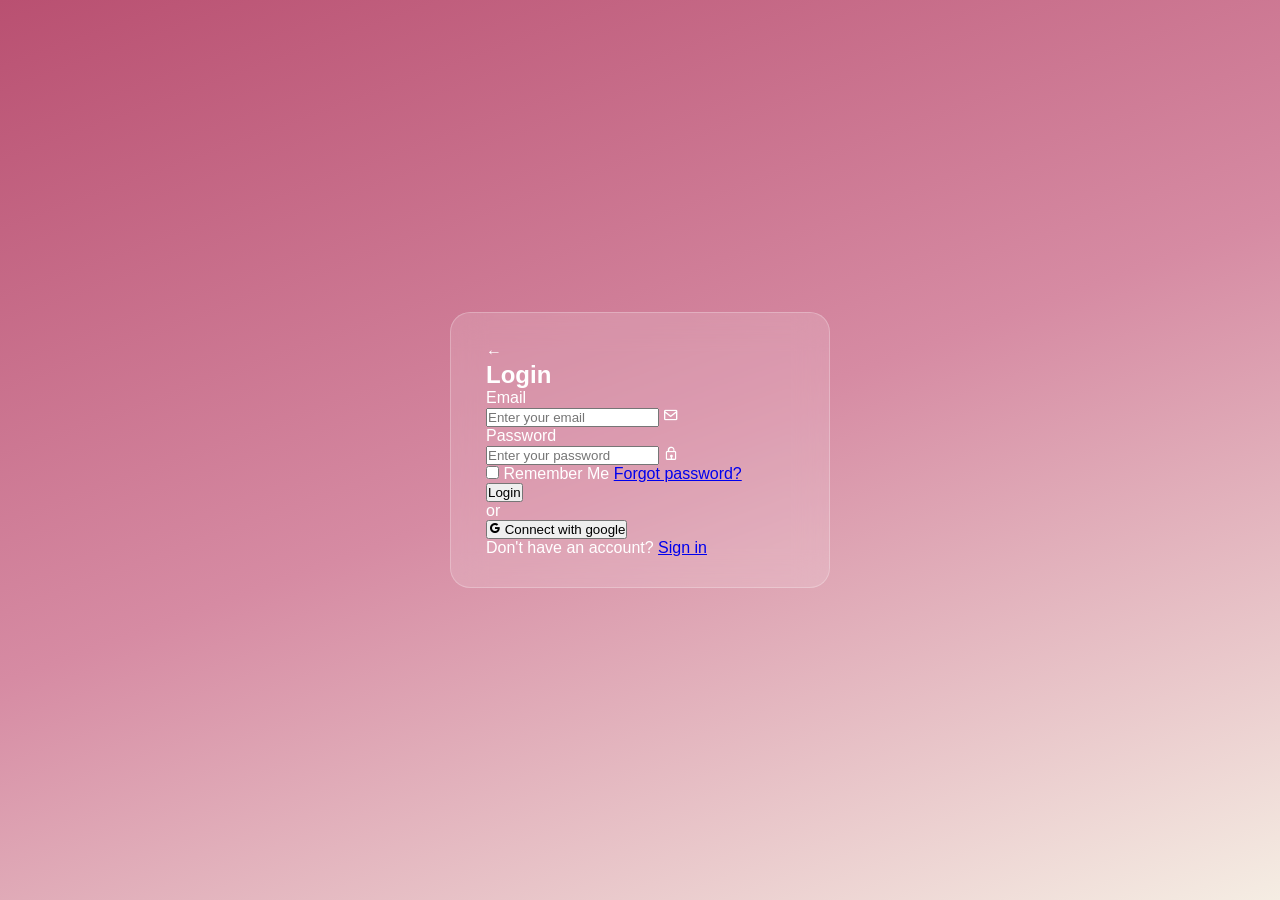
==== commit 9851724c: "Merge branch 'html-main' of https://github.com/alaebouya07/E_Commerce_project into javascript" ====
--- a/index.html
+++ b/index.html
@@ -1,66 +1,70 @@
 <!doctype html>
 <html lang="en">
-  <head>
-    <meta charset="UTF-8" />
-    <meta name="viewport" content="width=device-width, initial-scale=1.0" />
-    <link href="https://unpkg.com/boxicons@2.1.4/css/boxicons.min.css" rel="stylesheet" />
-    <link href="style.css" rel="stylesheet"/>
-    <title>Ecommerce website</title>
-    <link
-      href="style.css"
-      rel="stylesheet"
-    />
-  </head>
-  <body>
-    <div class="bg"></div>
+<head>
+  <meta charset="UTF-8" />
+  <meta name="viewport" content="width=device-width, initial-scale=1.0" />
+  <title>Ecommerce website</title>
 
-    <!-- Login page -->
-    <div id="logpg" class="logipage">
-      <div class="page-header">
-        <span class="back-arrow">&#8592;</span>
-        <h2>Login</h2>
-      </div>
-      <form method="post" onsubmit="return false">
-        <label>Email</label>
-        <div class="input-wrapper">
-          <input type="email" required placeholder="Enter your email" />
-          <i class="bx bx-envelope"></i>
-        </div>
+  <link href="https://unpkg.com/boxicons@2.1.4/css/boxicons.min.css" rel="stylesheet" />
+  <link href="style.css" rel="stylesheet" />
+</head>
 
-        <label>Password</label>
-        <div class="input-wrapper">
-          <input type="password" required placeholder="Enter your password" />
-          <i class="bx bx-lock"></i>
-        </div>
+<body>
 
-        <div class="remember-row">
-          <label><input type="checkbox" /> Remember Me</label>
-          <a href="#">Forgot password?</a>
-        </div>
+  <div class="bg"></div>
 
-        <input type="submit" value="Login" />
-
-        <div class="divider"><span>or</span></div>
-
-        <button><i class="bx bxl-google"></i> Connect with google</button>
-        <p>Don't have an account? <a href="#"> Sign in</a></p>
-      </form>
+  <!-- Login page -->
+  <div id="logpg" class="logipage">
+    <div class="page-header">
+      <span class="back-arrow">&#8592;</span>
+      <h2>Login</h2>
     </div>
 
-    <!-- Sign in page -->
-    <div id="singpg" class="logipage">
-      <div class="page-header">
-        <span class="back-arrow">&#8592;</span>
-        <h2>Sign in</h2>
+    <form method="post" action="login.php">
+      <label>Email</label>
+      <div class="input-wrapper">
+        <input type="email" name="email" required placeholder="Enter your email" />
+        <i class="bx bx-envelope"></i>
       </div>
-      <form method="post" onsubmit="return false">
-        <label>Email</label>
-        <div class="input-wrapper">
-          <input type="email" required placeholder="Enter your email" />
-          <i class="bx bx-envelope"></i>
-        </div>
 
-        <label>Password</label>
+      <label>Password</label>
+      <div class="input-wrapper">
+        <input type="password" name="password" required placeholder="Enter your password" />
+        <i class="bx bx-lock"></i>
+      </div>
+
+      <div class="remember-row">
+        <label><input type="checkbox" name="remember" class="remember-btn"/> Remember Me</label>
+        <a href="#">Forgot password?</a>
+      </div>
+
+      <input type="submit" value="Login" name="login" />
+
+      <div class="divider"><span>or</span></div>
+
+      <button type="button">
+        <i class="bx bxl-google"></i> Connect with google
+      </button>
+
+      <p>Don't have an account? <a href="#"> Sign in</a></p>
+    </form>
+  </div>
+
+  <!-- Sign in page -->
+  <div id="singpg" class="logipage">
+    <div class="page-header">
+      <span class="back-arrow">&#8592;</span>
+      <h2>Sign in</h2>
+    </div>
+
+    <form method="post" action="login.php">
+      <label>Email</label>
+      <div class="input-wrapper">
+        <input type="email" name="email" required placeholder="Enter your email" />
+        <i class="bx bx-envelope"></i>
+      </div>
+
+      <label>Password</label>
 <<<<<<< HEAD
         <input type="password" required placeholder="Enter your password">
         <i class="bx bx-lock"></i>
@@ -77,18 +81,18 @@
           </tr>
         </table>
 =======
-        <div class="input-wrapper">
-          <input type="password" required placeholder="Enter your password" />
-          <i class="bx bx-lock"></i>
-        </div>
+      <div class="input-wrapper">
+        <input type="password" name="password" required placeholder="Enter your password" />
+        <i class="bx bx-lock"></i>
+      </div>
 
-        <div class="remember-row">
-          <a href="#">Forgot password?</a>
-        </div>
+      <div class="remember-row">
+        <a href="#">Forgot password?</a>
+      </div>
 
-        <input type="submit" value="Sign in" />
+      <input type="submit" value="Sign in" name="signin" />
 
-        <div class="divider"><span>or</span></div>
+      <div class="divider"><span>or</span></div>
 
 >>>>>>> a8bde66acc36f0155aa8addd7347693d7bc489c6
         <button><i class="bx bxl-google"></i> Connect with Google</button>
@@ -96,5 +100,5 @@
       </form>
     </div>
 
-  </body>
+</body>
 </html>
--- a/style.css
+++ b/style.css
@@ -959,4 +959,108 @@
 .popup-content > .add-btn {
   align-self: stretch;
 }
-
+.logipage {
+  background: rgba(255, 255, 255, 0.15);
+  backdrop-filter: blur(16px);
+  -webkit-backdrop-filter: blur(16px);
+  border: 1px solid rgba(255, 255, 255, 0.25);
+  border-radius: 20px;
+  padding: 30px 35px;
+  width: 100%;
+  max-width: 380px;
+  color: white;
+
+  /* ADD THESE: */
+  position: fixed;
+  top: 50%;
+  left: 50%;
+  transform: translate(-50%, -50%);
+}
+
+#singpg {
+  display: none;
+}
+/* === TOAST NOTIFICATION === */
+#toast {
+  position: fixed;
+  top: 24px;
+  left: 50%;
+  transform: translateX(-50%);
+  background: white;
+  border-radius: 14px;
+  padding: 16px 22px;
+  display: flex;
+  align-items: center;
+  gap: 14px;
+  box-shadow: 0 8px 32px rgba(0,0,0,0.18);
+  z-index: 9999;
+  min-width: 260px;
+  max-width: 360px;
+  animation: toastIn 0.35s cubic-bezier(0.34,1.56,0.64,1);
+  overflow: hidden;
+}
+
+#toast.toast-hide {
+  animation: toastOut 0.4s ease forwards;
+}
+
+.toast-icon svg {
+  width: 28px;
+  height: 28px;
+  flex-shrink: 0;
+}
+
+.toast-msg {
+  font-family: 'Segoe UI', sans-serif;
+  font-size: 15px;
+  font-weight: 600;
+  color: #1a1a1a;
+  flex: 1;
+}
+
+.toast-bar {
+  position: absolute;
+  bottom: 0;
+  left: 0;
+  height: 4px;
+  width: 100%;
+  border-radius: 0 0 14px 14px;
+  animation: shrink 2.8s linear forwards;
+}
+
+/* === CONFIRM PASSWORD INPUT === */
+#confirmPassword::placeholder {
+  color: rgba(255, 255, 255, 0.6);
+}
+
+#confirmPassword:focus {
+  background: rgba(255, 255, 255, 0.22) !important;
+  border-color: rgba(255, 255, 255, 0.6) !important;
+}
+
+/* === ANIMATIONS === */
+@keyframes toastIn {
+  from { opacity: 0; transform: translateX(-50%) translateY(-20px); }
+  to   { opacity: 1; transform: translateX(-50%) translateY(0); }
+}
+
+@keyframes toastOut {
+  to { opacity: 0; transform: translateX(-50%) translateY(-20px); }
+}
+
+@keyframes shrink {
+  from { width: 100%; }
+  to   { width: 0%; }
+}
+
+/* === FIX: CARD OVERFLOW === */
+.logipage {
+  max-height: 90vh;
+  overflow-y: auto;
+  scrollbar-width: none; /* Firefox */
+}
+
+.logipage::-webkit-scrollbar {
+  display: none; /* Chrome/Safari */
+}
+
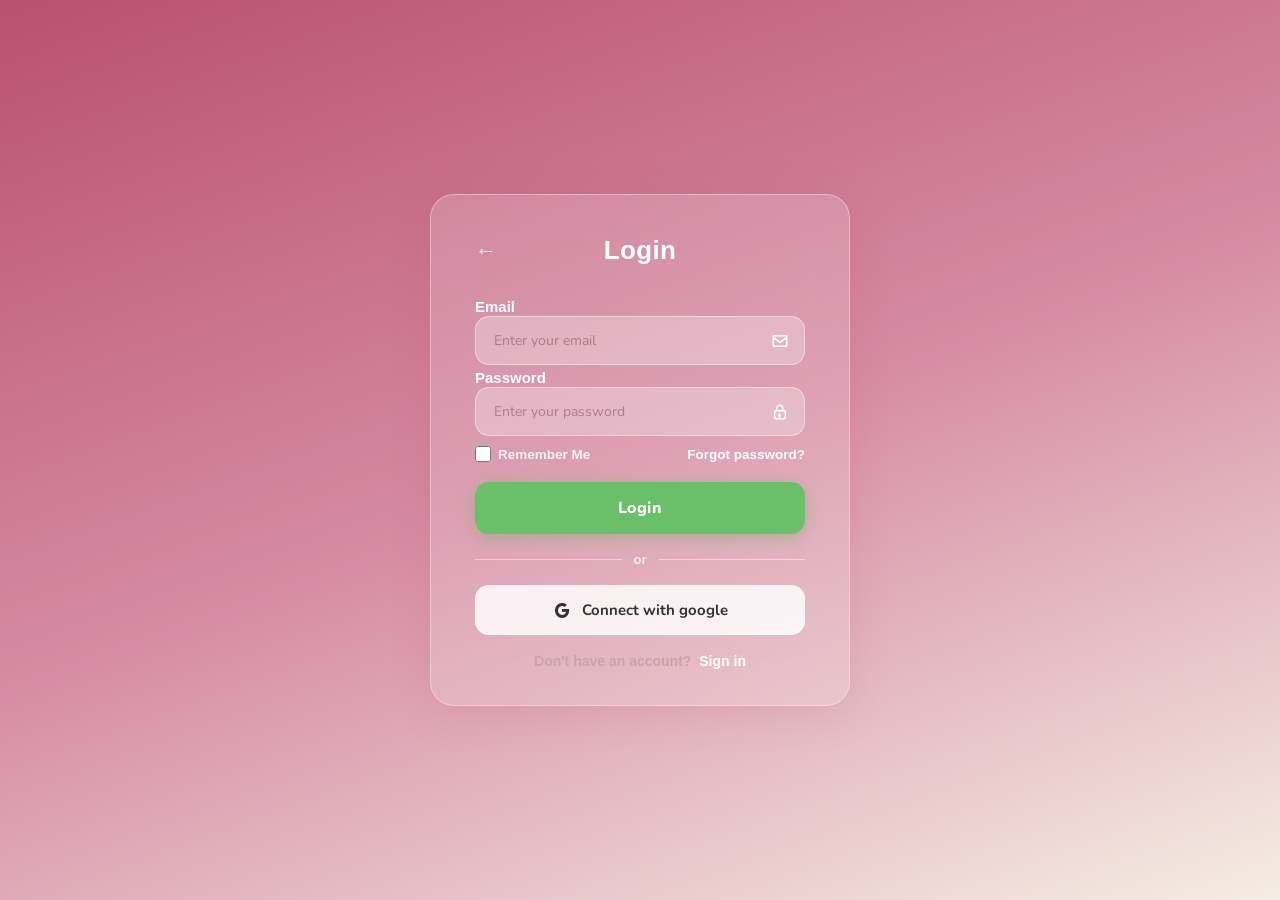
==== commit 47198e6d: "i made some changes in index.html + and add log in css" ====
--- a/index.html
+++ b/index.html
@@ -1,104 +1,86 @@
 <!doctype html>
 <html lang="en">
-<head>
-  <meta charset="UTF-8" />
-  <meta name="viewport" content="width=device-width, initial-scale=1.0" />
-  <title>Ecommerce website</title>
+  <head>
+    <meta charset="UTF-8" />
+    <meta name="viewport" content="width=device-width, initial-scale=1.0" />
+    <link href="https://unpkg.com/boxicons@2.1.4/css/boxicons.min.css" rel="stylesheet" />
+    <link href="style.css" rel="stylesheet"/>
+    <title>Ecommerce website</title>
+  </head>
+  <body>
+    <div class="bg"></div>
 
-  <link href="https://unpkg.com/boxicons@2.1.4/css/boxicons.min.css" rel="stylesheet" />
-  <link href="style.css" rel="stylesheet" />
-</head>
+    <!-- Login page -->
+    <div id="logpg" class="logipage active">
+      <div class="page-header">
+        <span class="back-arrow">&#8592;</span>
+        <h2>Login</h2>
+      </div>
+      <form method="post" onsubmit="return false">
+        <label>Email</label>
+        <div class="input-wrapper">
+          <input type="email" required placeholder="Enter your email" />
+          <i class="bx bx-envelope"></i>
+        </div>
 
-<body>
+        <label>Password</label>
+        <div class="input-wrapper">
+          <input type="password" required placeholder="Enter your password" />
+          <i class="bx bx-lock"></i>
+        </div>
 
-  <div class="bg"></div>
+        <div class="remember-row">
+          <label><input type="checkbox" /> Remember Me</label>
+          <a href="#">Forgot password?</a>
+        </div>
 
-  <!-- Login page -->
-  <div id="logpg" class="logipage">
-    <div class="page-header">
-      <span class="back-arrow">&#8592;</span>
-      <h2>Login</h2>
-    </div>
+        <input type="submit" value="Login" />
 
-    <form method="post" action="login.php">
-      <label>Email</label>
-      <div class="input-wrapper">
-        <input type="email" name="email" required placeholder="Enter your email" />
-        <i class="bx bx-envelope"></i>
-      </div>
+        <div class="divider"><span>or</span></div>
 
-      <label>Password</label>
-      <div class="input-wrapper">
-        <input type="password" name="password" required placeholder="Enter your password" />
-        <i class="bx bx-lock"></i>
-      </div>
-
-      <div class="remember-row">
-        <label><input type="checkbox" name="remember" class="remember-btn"/> Remember Me</label>
-        <a href="#">Forgot password?</a>
-      </div>
-
-      <input type="submit" value="Login" name="login" />
-
-      <div class="divider"><span>or</span></div>
-
-      <button type="button">
-        <i class="bx bxl-google"></i> Connect with google
-      </button>
-
-      <p>Don't have an account? <a href="#"> Sign in</a></p>
-    </form>
-  </div>
-
-  <!-- Sign in page -->
-  <div id="singpg" class="logipage">
-    <div class="page-header">
-      <span class="back-arrow">&#8592;</span>
-      <h2>Sign in</h2>
-    </div>
-
-    <form method="post" action="login.php">
-      <label>Email</label>
-      <div class="input-wrapper">
-        <input type="email" name="email" required placeholder="Enter your email" />
-        <i class="bx bx-envelope"></i>
-      </div>
-
-      <label>Password</label>
-<<<<<<< HEAD
-        <input type="password" required placeholder="Enter your password">
-        <i class="bx bx-lock"></i>
-      </br>
-        <a href="#">Forgot password?</a>
-        <br />
-        <input type="submit" value="sign in" />
-        <!-- OR Divider -->
-        <table>
-          <tr>
-            <td width="45%"><hr /></td>
-            <td width="1%" align="center">or</td>
-            <td width="45%"><hr /></td>
-          </tr>
-        </table>
-=======
-      <div class="input-wrapper">
-        <input type="password" name="password" required placeholder="Enter your password" />
-        <i class="bx bx-lock"></i>
-      </div>
-
-      <div class="remember-row">
-        <a href="#">Forgot password?</a>
-      </div>
-
-      <input type="submit" value="Sign in" name="signin" />
-
-      <div class="divider"><span>or</span></div>
-
->>>>>>> a8bde66acc36f0155aa8addd7347693d7bc489c6
-        <button><i class="bx bxl-google"></i> Connect with Google</button>
-        <p>Already have an account? <a href="#">Login</a></p>
+        <button><i class="bx bxl-google"></i> Connect with google</button>
+        <p>Don't have an account? <a href="#" onclick="show('singpg')"> Sign in</a></p>
       </form>
     </div>
 
-</body>
+    <!-- Sign in page -->
+    <div id="singpg" class="logipage">
+      <div class="page-header">
+        <span class="back-arrow">&#8592;</span>
+        <h2>Sign in</h2>
+      </div>
+      <form method="post" onsubmit="return false">
+        <label>Email</label>
+        <div class="input-wrapper">
+          <input type="email" required placeholder="Enter your email" />
+          <i class="bx bx-envelope"></i>
+        </div>
+
+        <label>Password</label>
+        <div class="input-wrapper">
+          <input type="password" required placeholder="Enter your password" />
+          <i class="bx bx-lock"></i>
+        </div>
+
+        <div class="remember-row">
+          <a href="#">Forgot password?</a>
+        </div>
+
+        <input type="submit" value="Sign in" />
+
+        <div class="divider"><span>or</span></div>
+
+        <button><i class="bx bxl-google"></i> Connect with Google</button>
+        <p>Already have an account? <a href="#" onclick="show('logpg')">Login</a></p>
+      </form>
+    </div>
+
+    <script>
+      function show(id) {
+        document.querySelectorAll('.logipage').forEach(p => p.classList.remove('active'));
+        document.getElementById(id).classList.add('active');
+        return false;
+      }
+    </script>
+  </body>
 </html>
--- a/style.css
+++ b/style.css
@@ -1,6 +1,4 @@
-/* ============================================================
-   RESET & BASE
-   ============================================================ */
+@import url('https://fonts.googleapis.com/css2?family=Nunito:wght@400;600;700;800&display=swap');
 
 * {
   margin: 0;
@@ -14,7 +12,258 @@
   background: linear-gradient(160deg, #B95071 0%, #d68ba3 50%, #F5EDE3 100%);
   background-attachment: fixed;
   color: white;
-}
+  display: flex;
+  align-items: center;
+  justify-content: center;
+  position: relative;
+  overflow: hidden;
+}
+
+
+/* ── Glass card shared ── */
+.logipage {
+  display: none;
+  position: relative;
+  z-index: 1;
+  width: 420px;
+  background: rgba(255, 255, 255, 0.18);
+  backdrop-filter: blur(18px);
+  -webkit-backdrop-filter: blur(18px);
+  border: 1px solid rgba(255, 255, 255, 0.35);
+  border-radius: 24px;
+  padding: 40px 44px 36px;
+  box-shadow: 0 8px 40px rgba(180, 80, 100, 0.15);
+}
+
+.logipage.active {
+  display: block;
+}
+
+/* ── Page header ── */
+.page-header {
+  display: flex;
+  align-items: center;
+  margin-bottom: 32px;
+  position: relative;
+}
+
+.back-arrow {
+  color: #fff;
+  font-size: 22px;
+  cursor: pointer;
+  line-height: 1;
+  margin-right: 12px;
+  opacity: 0.9;
+  transition: opacity 0.2s;
+}
+
+.back-arrow:hover {
+  opacity: 1;
+}
+
+.page-header h2 {
+  flex: 1;
+  text-align: center;
+  font-size: 26px;
+  font-weight: 800;
+  color: #fff;
+  letter-spacing: 0.3px;
+  margin-right: 34px; /* offset for back arrow width so title is truly centred */
+}
+
+/* ── Form ── */
+form {
+  display: flex;
+  flex-direction: column;
+  gap: 0;
+}
+
+form > label {
+  font-size: 15px;
+  font-weight: 700;
+  color: #fff;
+  margin-bottom: 8px;
+  margin-top: 14px;
+}
+
+form > label:first-of-type {
+  margin-top: 0;
+}
+
+/* ── Input wrapper ── */
+.input-wrapper {
+  position: relative;
+  margin-bottom: 4px;
+}
+
+.input-wrapper input {
+  width: 100%;
+  padding: 14px 48px 14px 18px;
+  background: rgba(255, 255, 255, 0.28);
+  border: 1.5px solid rgba(255, 255, 255, 0.45);
+  border-radius: 14px;
+  font-size: 14px;
+  font-family: 'Nunito', sans-serif;
+  color: #5a3a40;
+  outline: none;
+  transition: border-color 0.2s, background 0.2s;
+}
+
+.input-wrapper input::placeholder {
+  color: rgba(150, 100, 110, 0.7);
+}
+
+.input-wrapper input:focus {
+  border-color: rgba(255, 255, 255, 0.75);
+  background: rgba(255, 255, 255, 0.38);
+}
+
+.input-wrapper i {
+  position: absolute;
+  right: 16px;
+  top: 50%;
+  transform: translateY(-50%);
+  font-size: 18px;
+  color: #fff;
+  pointer-events: none;
+}
+
+/* ── Remember / forgot row ── */
+.remember-row {
+  display: flex;
+  align-items: center;
+  justify-content: space-between;
+  margin: 10px 0 18px;
+  font-size: 13.5px;
+}
+
+.remember-row label {
+  display: flex;
+  align-items: center;
+  gap: 7px;
+  color: rgba(255, 255, 255, 0.85);
+  cursor: pointer;
+  font-weight: 600;
+}
+
+.remember-row input[type="checkbox"] {
+  width: 16px;
+  height: 16px;
+  accent-color: #ffffff;
+  cursor: pointer;
+}
+
+.remember-row a,
+form .remember-row a {
+  color: #fff;
+  font-weight: 700;
+  text-decoration: none;
+  font-size: 13.5px;
+}
+
+.remember-row a:hover {
+  text-decoration: underline;
+}
+
+/* ── Submit button ── */
+input[type="submit"] {
+  width: 100%;
+  margin-top: 2px;
+  padding: 15px;
+  background: #6abf69;
+  color: #fff;
+  font-family: 'Nunito', sans-serif;
+  font-size: 16px;
+  font-weight: 800;
+  border: none;
+  border-radius: 14px;
+  cursor: pointer;
+  letter-spacing: 0.4px;
+  transition: background 0.2s, transform 0.15s;
+  box-shadow: 0 4px 18px rgba(90, 170, 80, 0.35);
+}
+
+input[type="submit"]:hover {
+  background: #5aaf58;
+  transform: translateY(-1px);
+}
+
+input[type="submit"]:active {
+  transform: translateY(0);
+}
+
+/* ── OR divider ── */
+.divider {
+  display: flex;
+  align-items: center;
+  gap: 12px;
+  margin: 18px 0;
+  color: rgba(255, 255, 255, 0.75);
+  font-size: 13px;
+  font-weight: 600;
+}
+
+.divider::before,
+.divider::after {
+  content: '';
+  flex: 1;
+  height: 1px;
+  background: rgba(255, 255, 255, 0.45);
+}
+
+/* ── Google button ── */
+form > button {
+  width: 100%;
+  display: flex;
+  align-items: center;
+  justify-content: center;
+  gap: 10px;
+  padding: 14px;
+  background: rgba(255, 255, 255, 0.82);
+  border: 1.5px solid rgba(255, 255, 255, 0.6);
+  border-radius: 14px;
+  font-family: 'Nunito', sans-serif;
+  font-size: 15px;
+  font-weight: 700;
+  color: #333;
+  cursor: pointer;
+  transition: background 0.2s, transform 0.15s;
+}
+
+form > button:hover {
+  background: rgba(255, 255, 255, 0.95);
+  transform: translateY(-1px);
+}
+
+form > button i {
+  font-size: 20px;
+  /* Boxicons bxl-google is colored by default */
+}
+
+/* ── Bottom link paragraph ── */
+form > p {
+  margin-top: 18px;
+  text-align: center;
+  font-size: 14px;
+  color: rgba(200, 160, 165, 0.9);
+  font-weight: 600;
+}
+
+form > p a {
+  color: #ffffff;
+  font-weight: 800;
+  text-decoration: none;
+  margin-left: 4px;
+}
+
+form > p a:hover {
+  text-decoration: underline;
+}
+/* ============================================================
+   RESET & BASE
+   ============================================================ */
+
+
 
 /* ============================================================
    HEADER / NAVBAR
@@ -959,108 +1208,4 @@
 .popup-content > .add-btn {
   align-self: stretch;
 }
-.logipage {
-  background: rgba(255, 255, 255, 0.15);
-  backdrop-filter: blur(16px);
-  -webkit-backdrop-filter: blur(16px);
-  border: 1px solid rgba(255, 255, 255, 0.25);
-  border-radius: 20px;
-  padding: 30px 35px;
-  width: 100%;
-  max-width: 380px;
-  color: white;
-
-  /* ADD THESE: */
-  position: fixed;
-  top: 50%;
-  left: 50%;
-  transform: translate(-50%, -50%);
-}
-
-#singpg {
-  display: none;
-}
-/* === TOAST NOTIFICATION === */
-#toast {
-  position: fixed;
-  top: 24px;
-  left: 50%;
-  transform: translateX(-50%);
-  background: white;
-  border-radius: 14px;
-  padding: 16px 22px;
-  display: flex;
-  align-items: center;
-  gap: 14px;
-  box-shadow: 0 8px 32px rgba(0,0,0,0.18);
-  z-index: 9999;
-  min-width: 260px;
-  max-width: 360px;
-  animation: toastIn 0.35s cubic-bezier(0.34,1.56,0.64,1);
-  overflow: hidden;
-}
-
-#toast.toast-hide {
-  animation: toastOut 0.4s ease forwards;
-}
-
-.toast-icon svg {
-  width: 28px;
-  height: 28px;
-  flex-shrink: 0;
-}
-
-.toast-msg {
-  font-family: 'Segoe UI', sans-serif;
-  font-size: 15px;
-  font-weight: 600;
-  color: #1a1a1a;
-  flex: 1;
-}
-
-.toast-bar {
-  position: absolute;
-  bottom: 0;
-  left: 0;
-  height: 4px;
-  width: 100%;
-  border-radius: 0 0 14px 14px;
-  animation: shrink 2.8s linear forwards;
-}
-
-/* === CONFIRM PASSWORD INPUT === */
-#confirmPassword::placeholder {
-  color: rgba(255, 255, 255, 0.6);
-}
-
-#confirmPassword:focus {
-  background: rgba(255, 255, 255, 0.22) !important;
-  border-color: rgba(255, 255, 255, 0.6) !important;
-}
-
-/* === ANIMATIONS === */
-@keyframes toastIn {
-  from { opacity: 0; transform: translateX(-50%) translateY(-20px); }
-  to   { opacity: 1; transform: translateX(-50%) translateY(0); }
-}
-
-@keyframes toastOut {
-  to { opacity: 0; transform: translateX(-50%) translateY(-20px); }
-}
-
-@keyframes shrink {
-  from { width: 100%; }
-  to   { width: 0%; }
-}
-
-/* === FIX: CARD OVERFLOW === */
-.logipage {
-  max-height: 90vh;
-  overflow-y: auto;
-  scrollbar-width: none; /* Firefox */
-}
-
-.logipage::-webkit-scrollbar {
-  display: none; /* Chrome/Safari */
-}
-
+
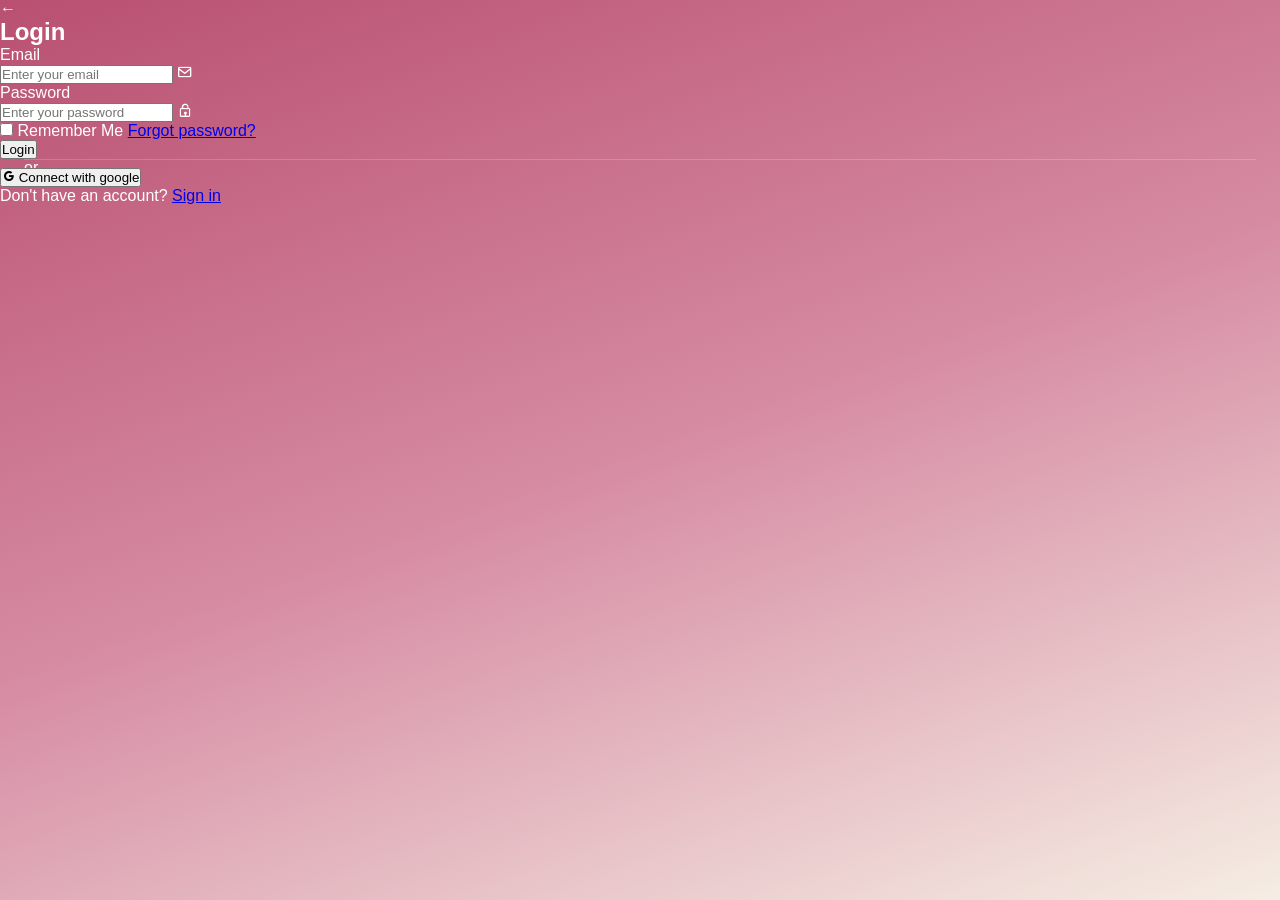
==== commit d1f598f0: "all code" ====
--- a/index.html
+++ b/index.html
@@ -11,7 +11,7 @@
     <div class="bg"></div>
 
     <!-- Login page -->
-    <div id="logpg" class="logipage active">
+    <div id="logpg" class="logipage">
       <div class="page-header">
         <span class="back-arrow">&#8592;</span>
         <h2>Login</h2>
@@ -39,7 +39,7 @@
         <div class="divider"><span>or</span></div>
 
         <button><i class="bx bxl-google"></i> Connect with google</button>
-        <p>Don't have an account? <a href="#" onclick="show('singpg')"> Sign in</a></p>
+        <p>Don't have an account? <a href="#"> Sign in</a></p>
       </form>
     </div>
 
@@ -71,16 +71,9 @@
         <div class="divider"><span>or</span></div>
 
         <button><i class="bx bxl-google"></i> Connect with Google</button>
-        <p>Already have an account? <a href="#" onclick="show('logpg')">Login</a></p>
+        <p>Already have an account? <a href="#">Login</a></p>
       </form>
     </div>
-
-    <script>
-      function show(id) {
-        document.querySelectorAll('.logipage').forEach(p => p.classList.remove('active'));
-        document.getElementById(id).classList.add('active');
-        return false;
-      }
-    </script>
+    <script src="script.js"></script>
   </body>
 </html>
--- a/style.css
+++ b/style.css
@@ -1,4 +1,6 @@
-@import url('https://fonts.googleapis.com/css2?family=Nunito:wght@400;600;700;800&display=swap');
+/* ============================================================
+   RESET & BASE
+   ============================================================ */
 
 * {
   margin: 0;
@@ -12,258 +14,7 @@
   background: linear-gradient(160deg, #B95071 0%, #d68ba3 50%, #F5EDE3 100%);
   background-attachment: fixed;
   color: white;
-  display: flex;
-  align-items: center;
-  justify-content: center;
-  position: relative;
-  overflow: hidden;
-}
-
-
-/* ── Glass card shared ── */
-.logipage {
-  display: none;
-  position: relative;
-  z-index: 1;
-  width: 420px;
-  background: rgba(255, 255, 255, 0.18);
-  backdrop-filter: blur(18px);
-  -webkit-backdrop-filter: blur(18px);
-  border: 1px solid rgba(255, 255, 255, 0.35);
-  border-radius: 24px;
-  padding: 40px 44px 36px;
-  box-shadow: 0 8px 40px rgba(180, 80, 100, 0.15);
-}
-
-.logipage.active {
-  display: block;
-}
-
-/* ── Page header ── */
-.page-header {
-  display: flex;
-  align-items: center;
-  margin-bottom: 32px;
-  position: relative;
-}
-
-.back-arrow {
-  color: #fff;
-  font-size: 22px;
-  cursor: pointer;
-  line-height: 1;
-  margin-right: 12px;
-  opacity: 0.9;
-  transition: opacity 0.2s;
-}
-
-.back-arrow:hover {
-  opacity: 1;
-}
-
-.page-header h2 {
-  flex: 1;
-  text-align: center;
-  font-size: 26px;
-  font-weight: 800;
-  color: #fff;
-  letter-spacing: 0.3px;
-  margin-right: 34px; /* offset for back arrow width so title is truly centred */
-}
-
-/* ── Form ── */
-form {
-  display: flex;
-  flex-direction: column;
-  gap: 0;
-}
-
-form > label {
-  font-size: 15px;
-  font-weight: 700;
-  color: #fff;
-  margin-bottom: 8px;
-  margin-top: 14px;
-}
-
-form > label:first-of-type {
-  margin-top: 0;
-}
-
-/* ── Input wrapper ── */
-.input-wrapper {
-  position: relative;
-  margin-bottom: 4px;
-}
-
-.input-wrapper input {
-  width: 100%;
-  padding: 14px 48px 14px 18px;
-  background: rgba(255, 255, 255, 0.28);
-  border: 1.5px solid rgba(255, 255, 255, 0.45);
-  border-radius: 14px;
-  font-size: 14px;
-  font-family: 'Nunito', sans-serif;
-  color: #5a3a40;
-  outline: none;
-  transition: border-color 0.2s, background 0.2s;
-}
-
-.input-wrapper input::placeholder {
-  color: rgba(150, 100, 110, 0.7);
-}
-
-.input-wrapper input:focus {
-  border-color: rgba(255, 255, 255, 0.75);
-  background: rgba(255, 255, 255, 0.38);
-}
-
-.input-wrapper i {
-  position: absolute;
-  right: 16px;
-  top: 50%;
-  transform: translateY(-50%);
-  font-size: 18px;
-  color: #fff;
-  pointer-events: none;
-}
-
-/* ── Remember / forgot row ── */
-.remember-row {
-  display: flex;
-  align-items: center;
-  justify-content: space-between;
-  margin: 10px 0 18px;
-  font-size: 13.5px;
-}
-
-.remember-row label {
-  display: flex;
-  align-items: center;
-  gap: 7px;
-  color: rgba(255, 255, 255, 0.85);
-  cursor: pointer;
-  font-weight: 600;
-}
-
-.remember-row input[type="checkbox"] {
-  width: 16px;
-  height: 16px;
-  accent-color: #ffffff;
-  cursor: pointer;
-}
-
-.remember-row a,
-form .remember-row a {
-  color: #fff;
-  font-weight: 700;
-  text-decoration: none;
-  font-size: 13.5px;
-}
-
-.remember-row a:hover {
-  text-decoration: underline;
-}
-
-/* ── Submit button ── */
-input[type="submit"] {
-  width: 100%;
-  margin-top: 2px;
-  padding: 15px;
-  background: #6abf69;
-  color: #fff;
-  font-family: 'Nunito', sans-serif;
-  font-size: 16px;
-  font-weight: 800;
-  border: none;
-  border-radius: 14px;
-  cursor: pointer;
-  letter-spacing: 0.4px;
-  transition: background 0.2s, transform 0.15s;
-  box-shadow: 0 4px 18px rgba(90, 170, 80, 0.35);
-}
-
-input[type="submit"]:hover {
-  background: #5aaf58;
-  transform: translateY(-1px);
-}
-
-input[type="submit"]:active {
-  transform: translateY(0);
-}
-
-/* ── OR divider ── */
-.divider {
-  display: flex;
-  align-items: center;
-  gap: 12px;
-  margin: 18px 0;
-  color: rgba(255, 255, 255, 0.75);
-  font-size: 13px;
-  font-weight: 600;
-}
-
-.divider::before,
-.divider::after {
-  content: '';
-  flex: 1;
-  height: 1px;
-  background: rgba(255, 255, 255, 0.45);
-}
-
-/* ── Google button ── */
-form > button {
-  width: 100%;
-  display: flex;
-  align-items: center;
-  justify-content: center;
-  gap: 10px;
-  padding: 14px;
-  background: rgba(255, 255, 255, 0.82);
-  border: 1.5px solid rgba(255, 255, 255, 0.6);
-  border-radius: 14px;
-  font-family: 'Nunito', sans-serif;
-  font-size: 15px;
-  font-weight: 700;
-  color: #333;
-  cursor: pointer;
-  transition: background 0.2s, transform 0.15s;
-}
-
-form > button:hover {
-  background: rgba(255, 255, 255, 0.95);
-  transform: translateY(-1px);
-}
-
-form > button i {
-  font-size: 20px;
-  /* Boxicons bxl-google is colored by default */
-}
-
-/* ── Bottom link paragraph ── */
-form > p {
-  margin-top: 18px;
-  text-align: center;
-  font-size: 14px;
-  color: rgba(200, 160, 165, 0.9);
-  font-weight: 600;
-}
-
-form > p a {
-  color: #ffffff;
-  font-weight: 800;
-  text-decoration: none;
-  margin-left: 4px;
-}
-
-form > p a:hover {
-  text-decoration: underline;
-}
-/* ============================================================
-   RESET & BASE
-   ============================================================ */
-
-
+}
 
 /* ============================================================
    HEADER / NAVBAR
@@ -644,7 +395,6 @@
   line-height: 1.5;
   margin: 0 0 12px 0;
   display: -webkit-box;
-  -webkit-line-clamp: 2;
   -webkit-box-orient: vertical;
   overflow: hidden;
 }
@@ -1209,3 +959,427 @@
   align-self: stretch;
 }
 
+/* === TOAST NOTIFICATION === */
+#toast {
+  position: fixed;
+  top: 24px;
+  left: 50%;
+  transform: translateX(-50%);
+  background: white;
+  border-radius: 14px;
+  padding: 16px 22px;
+  display: flex;
+  align-items: center;
+  gap: 14px;
+  box-shadow: 0 8px 32px rgba(0,0,0,0.18);
+  z-index: 9999;
+  min-width: 260px;
+  max-width: 360px;
+  animation: toastIn 0.35s cubic-bezier(0.34,1.56,0.64,1);
+  overflow: hidden;
+}
+
+#toast.toast-hide {
+  animation: toastOut 0.4s ease forwards;
+}
+
+.toast-icon svg {
+  width: 28px;
+  height: 28px;
+  flex-shrink: 0;
+}
+
+.toast-msg {
+  font-family: 'Segoe UI', sans-serif;
+  font-size: 15px;
+  font-weight: 600;
+  color: #1a1a1a;
+  flex: 1;
+}
+
+.toast-bar {
+  position: absolute;
+  bottom: 0;
+  left: 0;
+  height: 4px;
+  width: 100%;
+  border-radius: 0 0 14px 14px;
+  animation: shrink 2.8s linear forwards;
+}
+
+/* === CONFIRM PASSWORD INPUT === */
+#confirmPassword::placeholder {
+  color: rgba(255, 255, 255, 0.6);
+}
+
+#confirmPassword:focus {
+  background: rgba(255, 255, 255, 0.22) !important;
+  border-color: rgba(255, 255, 255, 0.6) !important;
+}
+
+/* === ANIMATIONS === */
+@keyframes toastIn {
+  from { opacity: 0; transform: translateX(-50%) translateY(-20px); }
+  to   { opacity: 1; transform: translateX(-50%) translateY(0); }
+}
+
+@keyframes toastOut {
+  to { opacity: 0; transform: translateX(-50%) translateY(-20px); }
+}
+
+@keyframes shrink {
+  from { width: 100%; }
+  to   { width: 0%; }
+}
+
+/* === FIX: CARD OVERFLOW === */
+.logipage {
+  max-height: 90vh;
+  overflow-y: auto;
+  scrollbar-width: none; /* Firefox */
+}
+
+.logipage::-webkit-scrollbar {
+  display: none; /* Chrome/Safari */
+}
+
+/* ============================================================
+   SHOPPING CART SIDEBAR
+   ============================================================ */
+
+/* OVERLAY WRAPPER */
+.cart-wrapper {
+  position: fixed;
+  inset: 0;
+  z-index: 500;
+  display: none;
+  background: rgba(0, 0, 0, 0.35);
+  backdrop-filter: blur(4px);
+  -webkit-backdrop-filter: blur(4px);
+  justify-content: flex-end;
+}
+
+/* LEFT PANEL — item list */
+.cart-left {
+  width: 420px;
+  max-width: 95vw;
+  height: 100%;
+  background: rgba(185, 80, 113, 0.55);
+  backdrop-filter: blur(24px);
+  -webkit-backdrop-filter: blur(24px);
+  border-left: 1px solid rgba(255, 255, 255, 0.2);
+  display: flex;
+  flex-direction: column;
+  overflow-y: auto;
+  padding: 0 0 24px 0;
+  scrollbar-width: thin;
+  scrollbar-color: rgba(255,255,255,0.2) transparent;
+}
+
+.cart-left::-webkit-scrollbar { width: 4px; }
+.cart-left::-webkit-scrollbar-thumb { background: rgba(255,255,255,0.25); border-radius: 4px; }
+
+/* CART HEADER */
+.cart-header {
+  display: flex;
+  align-items: center;
+  justify-content: space-between;
+  padding: 24px 24px 16px;
+  position: sticky;
+  top: 0;
+  background: rgba(185, 80, 113, 0.7);
+  backdrop-filter: blur(20px);
+  -webkit-backdrop-filter: blur(20px);
+  z-index: 10;
+}
+
+.back-link {
+  display: flex;
+  align-items: center;
+  gap: 10px;
+  color: white;
+  font-size: 17px;
+  font-weight: 700;
+  cursor: pointer;
+  text-decoration: none;
+  transition: opacity 0.2s;
+}
+
+.back-link:hover { opacity: 0.75; }
+
+.back-link svg {
+  width: 20px;
+  height: 20px;
+  flex-shrink: 0;
+}
+
+.item-count {
+  font-size: 13px;
+  font-weight: 600;
+  color: rgba(255,255,255,0.7);
+  background: rgba(255,255,255,0.15);
+  border: 1px solid rgba(255,255,255,0.25);
+  border-radius: 20px;
+  padding: 4px 14px;
+}
+
+/* DIVIDER */
+.divider {
+  height: 1px;
+  background: rgba(255,255,255,0.18);
+  margin: 0 24px 8px;
+}
+
+/* TABLE HEAD LABELS */
+.table-head {
+  display: grid;
+  grid-template-columns: 52px 1fr 80px 80px;
+  gap: 8px;
+  padding: 8px 24px 4px;
+  font-size: 11px;
+  font-weight: 700;
+  color: rgba(255,255,255,0.55);
+  text-transform: uppercase;
+  letter-spacing: 0.6px;
+}
+
+/* CART ITEM ROW */
+.cart-item {
+  display: grid;
+  grid-template-columns: 52px 1fr 80px 80px auto;
+  gap: 8px;
+  align-items: center;
+  padding: 14px 24px;
+  border-bottom: 1px solid rgba(255,255,255,0.1);
+  transition: background 0.2s;
+}
+
+.cart-item:last-child { border-bottom: none; }
+.cart-item:hover { background: rgba(255,255,255,0.06); }
+
+/* EMOJI / IMAGE PLACEHOLDER */
+.item-img-placeholder {
+  width: 48px;
+  height: 48px;
+  background: rgba(255,255,255,0.15);
+  border: 1px solid rgba(255,255,255,0.2);
+  border-radius: 10px;
+  display: flex;
+  align-items: center;
+  justify-content: center;
+  font-size: 22px;
+  flex-shrink: 0;
+}
+
+/* ITEM NAME */
+.item-name {
+  font-size: 13px;
+  font-weight: 600;
+  color: white;
+  margin-bottom: 6px;
+  line-height: 1.3;
+  white-space: nowrap;
+  overflow: hidden;
+  text-overflow: ellipsis;
+}
+
+/* QUANTITY CONTROL */
+.qty-control {
+  display: flex;
+  align-items: center;
+  gap: 6px;
+}
+
+.qty-btn {
+  width: 26px;
+  height: 26px;
+  background: rgba(255,255,255,0.15);
+  border: 1px solid rgba(255,255,255,0.3);
+  border-radius: 50%;
+  color: white;
+  font-size: 16px;
+  line-height: 1;
+  cursor: pointer;
+  display: flex;
+  align-items: center;
+  justify-content: center;
+  transition: background 0.18s, transform 0.1s;
+  flex-shrink: 0;
+}
+
+.qty-btn:hover { background: rgba(255,255,255,0.28); transform: scale(1.1); }
+.qty-btn:active { transform: scale(0.95); }
+
+.qty-box {
+  font-size: 14px;
+  font-weight: 700;
+  color: white;
+  min-width: 20px;
+  text-align: center;
+}
+
+/* PRICE & TOTAL COLUMNS */
+.item-price {
+  font-size: 13px;
+  color: rgba(255,255,255,0.7);
+  text-align: center;
+}
+
+.item-total {
+  font-size: 13px;
+  font-weight: 700;
+  color: white;
+  text-align: center;
+}
+
+/* REMOVE BUTTON */
+.remove-btn {
+  background: none !important;
+  border: none !important;
+  cursor: pointer;
+  color: rgba(255,255,255,0.45);
+  font-size: 20px;
+  line-height: 1;
+  padding: 0 2px;
+  transition: color 0.2s, transform 0.15s;
+  flex-shrink: 0;
+}
+
+.remove-btn:hover {
+  color: #ef4444;
+  transform: scale(1.2);
+}
+
+/* ============================================================
+   ORDER SUMMARY — RIGHT PANEL
+   ============================================================ */
+.cart-right {
+  width: 300px;
+  max-width: 95vw;
+  height: 100%;
+  background: rgba(150, 50, 80, 0.65);
+  backdrop-filter: blur(24px);
+  -webkit-backdrop-filter: blur(24px);
+  border-left: 1px solid rgba(255,255,255,0.15);
+  padding: 32px 24px;
+  display: flex;
+  flex-direction: column;
+  gap: 20px;
+  overflow-y: auto;
+}
+
+.order-title {
+  font-size: 20px;
+  font-weight: 700;
+  color: white;
+}
+
+.order-divider {
+  height: 1px;
+  background: rgba(255,255,255,0.18);
+}
+
+.order-row {
+  display: flex;
+  justify-content: space-between;
+  align-items: center;
+  font-size: 14px;
+  color: rgba(255,255,255,0.8);
+  font-weight: 500;
+}
+
+/* CARD TYPE */
+.card-label {
+  font-size: 12px;
+  font-weight: 700;
+  color: rgba(255,255,255,0.65);
+  text-transform: uppercase;
+  letter-spacing: 0.5px;
+  margin-bottom: 8px;
+}
+
+.card-select {
+  width: 100%;
+  padding: 10px 14px;
+  background: rgba(255,255,255,0.12);
+  border: 1px solid rgba(255,255,255,0.25);
+  border-radius: 10px;
+  color: white;
+  font-size: 14px;
+  outline: none;
+  cursor: pointer;
+  appearance: none;
+  -webkit-appearance: none;
+  background-image: url("data:image/svg+xml,%3Csvg xmlns='http://www.w3.org/2000/svg' width='12' height='8' fill='none'%3E%3Cpath d='M1 1l5 5 5-5' stroke='white' stroke-width='1.8' stroke-linecap='round'/%3E%3C/svg%3E");
+  background-repeat: no-repeat;
+  background-position: right 14px center;
+}
+
+.card-select option { background: #B95071; color: white; }
+
+/* PROMO INPUT */
+.promo-input {
+  width: 100%;
+  padding: 10px 14px;
+  background: rgba(255,255,255,0.12);
+  border: 1px solid rgba(255,255,255,0.25);
+  border-radius: 10px;
+  color: white;
+  font-size: 14px;
+  outline: none;
+  margin-bottom: 10px;
+  transition: border 0.2s, background 0.2s;
+}
+
+.promo-input::placeholder { color: rgba(255,255,255,0.45); }
+.promo-input:focus {
+  background: rgba(255,255,255,0.2);
+  border-color: rgba(255,255,255,0.5);
+}
+
+.apply-btn {
+  width: 100%;
+  padding: 10px;
+  background: rgba(255,255,255,0.18);
+  border: 1px solid rgba(255,255,255,0.3);
+  border-radius: 10px;
+  color: white;
+  font-size: 14px;
+  font-weight: 600;
+  cursor: pointer;
+  transition: background 0.2s, transform 0.1s;
+}
+
+.apply-btn:hover { background: rgba(255,255,255,0.28); transform: translateY(-1px); }
+.apply-btn:active { transform: translateY(0); }
+
+/* TOTAL ROW */
+.total-row {
+  display: flex;
+  justify-content: space-between;
+  align-items: center;
+  font-size: 17px;
+  font-weight: 700;
+  color: white;
+}
+
+/* CHECKOUT BUTTON */
+.checkout-btn {
+  width: 100%;
+  padding: 14px;
+  background: #8DC373;
+  color: white;
+  font-size: 15px;
+  font-weight: 700;
+  border: none;
+  border-radius: 14px;
+  cursor: pointer;
+  letter-spacing: 0.3px;
+  transition: background 0.2s, transform 0.1s;
+  margin-top: auto;
+}
+
+.checkout-btn:hover { background: #7A8F6A; transform: translateY(-2px); }
+.checkout-btn:active { background: #495540; transform: translateY(0); }
+
+
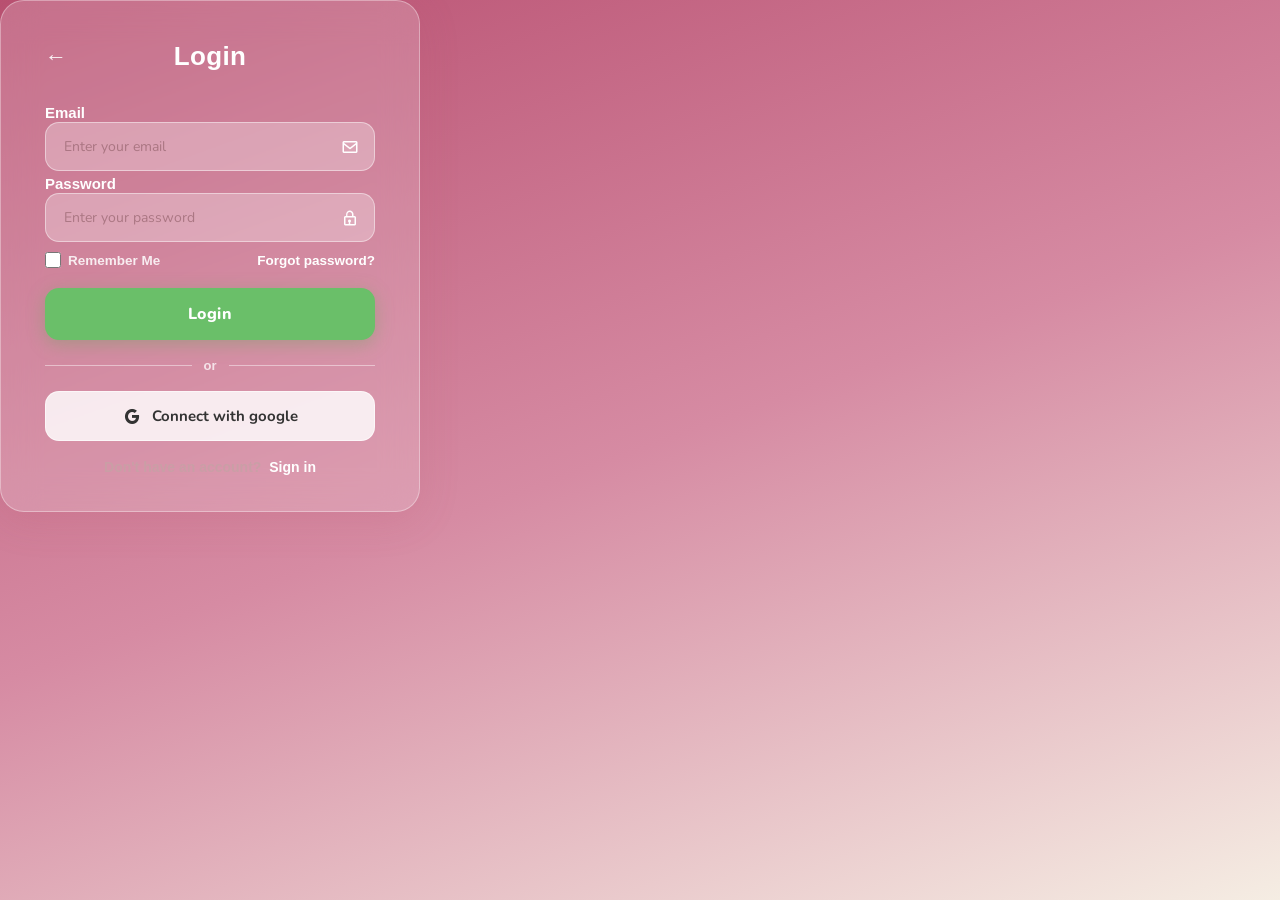
==== commit 12dbc92e: "adding css changes" ====
--- a/index.html
+++ b/index.html
@@ -11,7 +11,7 @@
     <div class="bg"></div>
 
     <!-- Login page -->
-    <div id="logpg" class="logipage">
+    <div id="logpg" class="logipage active">
       <div class="page-header">
         <span class="back-arrow">&#8592;</span>
         <h2>Login</h2>
@@ -39,7 +39,7 @@
         <div class="divider"><span>or</span></div>
 
         <button><i class="bx bxl-google"></i> Connect with google</button>
-        <p>Don't have an account? <a href="#"> Sign in</a></p>
+        <p>Don't have an account? <a href="#" onclick="show('singpg')"> Sign in</a></p>
       </form>
     </div>
 
@@ -71,9 +71,16 @@
         <div class="divider"><span>or</span></div>
 
         <button><i class="bx bxl-google"></i> Connect with Google</button>
-        <p>Already have an account? <a href="#">Login</a></p>
+        <p>Already have an account? <a href="#" onclick="show('logpg')">Login</a></p>
       </form>
     </div>
-    <script src="script.js"></script>
+
+    <script>
+      function show(id) {
+        document.querySelectorAll('.logipage').forEach(p => p.classList.remove('active'));
+        document.getElementById(id).classList.add('active');
+        return false;
+      }
+    </script>
   </body>
 </html>
--- a/style.css
+++ b/style.css
@@ -1,25 +1,320 @@
 /* ============================================================
-   RESET & BASE
-   ============================================================ */
-
+   GOOGLE FONT IMPORT
+   Imports the Nunito font used on inputs, buttons, and forms
+   ============================================================ */
+@import url('https://fonts.googleapis.com/css2?family=Nunito:wght@400;600;700;800&display=swap');
+
+/* ============================================================
+   GLOBAL RESET
+   Removes default margin/padding and uses border-box sizing
+   so padding doesn't break element widths
+   ============================================================ */
 * {
   margin: 0;
   padding: 0;
   box-sizing: border-box;
 }
 
+/* ============================================================
+   BODY — BASE STYLES
+   Sets the pink gradient background, base font, and text color.
+   background-attachment: fixed keeps the gradient from scrolling.
+   overflow-y: auto ensures the page is scrollable.
+   ============================================================ */
 body {
   min-height: 100vh;
   font-family: 'Segoe UI', sans-serif;
   background: linear-gradient(160deg, #B95071 0%, #d68ba3 50%, #F5EDE3 100%);
   background-attachment: fixed;
   color: white;
-}
+  overflow-y: auto;
+}
+
+/* ============================================================
+   HERO SECTION WRAPPER (legacy class, kept for compatibility)
+   ============================================================ */
+.hrosec {
+  width: 100%;
+  display: block;
+}
+
+
+/* ============================================================
+   AUTH MODAL — GLASS CARD (Login / Sign In popup card)
+   The frosted glass card that appears when auth overlay is open.
+   Hidden by default, shown when .active is added via JS.
+   ============================================================ */
+.logipage {
+  display: none;
+  position: relative;
+  z-index: 1;
+  width: 420px;
+  background: rgba(255, 255, 255, 0.18);
+  backdrop-filter: blur(18px);
+  -webkit-backdrop-filter: blur(18px);
+  border: 1px solid rgba(255, 255, 255, 0.35);
+  border-radius: 24px;
+  padding: 40px 44px 36px;
+  box-shadow: 0 8px 40px rgba(180, 80, 100, 0.15);
+}
+
+.logipage.active {
+  display: block;
+}
+
+/* ============================================================
+   AUTH MODAL — PAGE HEADER (title row with back arrow)
+   ============================================================ */
+.page-header {
+  display: flex;
+  align-items: center;
+  margin-bottom: 32px;
+  position: relative;
+}
+
+/* Back arrow "←" inside the auth modal */
+.back-arrow {
+  color: #fff;
+  font-size: 22px;
+  cursor: pointer;
+  line-height: 1;
+  margin-right: 12px;
+  opacity: 0.9;
+  transition: opacity 0.2s;
+}
+
+.back-arrow:hover {
+  opacity: 1;
+}
+
+/* Modal title (e.g. "Sign In") — centered with margin offset for arrow */
+.page-header h2 {
+  flex: 1;
+  text-align: center;
+  font-size: 26px;
+  font-weight: 800;
+  color: #fff;
+  letter-spacing: 0.3px;
+  margin-right: 34px;
+}
+
+/* ============================================================
+   AUTH MODAL — FORM LAYOUT
+   Stacks labels and inputs vertically with spacing
+   ============================================================ */
+form {
+  display: flex;
+  flex-direction: column;
+  gap: 0;
+}
+
+/* Form field labels (Email, Password, etc.) */
+form > label {
+  font-size: 15px;
+  font-weight: 700;
+  color: #fff;
+  margin-bottom: 8px;
+  margin-top: 14px;
+}
+
+form > label:first-of-type {
+  margin-top: 0;
+}
+
+/* ============================================================
+   AUTH MODAL — INPUT WRAPPER
+   Wraps the text input + icon inside a relative container
+   so the icon can be positioned absolutely on the right
+   ============================================================ */
+.input-wrapper {
+  position: relative;
+  margin-bottom: 4px;
+}
+
+/* The actual text/email/password input field */
+.input-wrapper input {
+  width: 100%;
+  padding: 14px 48px 14px 18px;
+  background: rgba(255, 255, 255, 0.28);
+  border: 1.5px solid rgba(255, 255, 255, 0.45);
+  border-radius: 14px;
+  font-size: 14px;
+  font-family: 'Nunito', sans-serif;
+  color: #5a3a40;
+  outline: none;
+  transition: border-color 0.2s, background 0.2s;
+}
+
+.input-wrapper input::placeholder {
+  color: rgba(150, 100, 110, 0.7);
+}
+
+/* Brightens border and background when user clicks into the field */
+.input-wrapper input:focus {
+  border-color: rgba(255, 255, 255, 0.75);
+  background: rgba(255, 255, 255, 0.38);
+}
+
+/* Icon (envelope / lock) — positioned inside the input on the right */
+.input-wrapper i {
+  position: absolute;
+  right: 16px;
+  top: 50%;
+  transform: translateY(-50%);
+  font-size: 18px;
+  color: #fff;
+  pointer-events: none;
+}
+
+/* ============================================================
+   AUTH MODAL — REMEMBER ME / FORGOT PASSWORD ROW
+   ============================================================ */
+.remember-row {
+  display: flex;
+  align-items: center;
+  justify-content: space-between;
+  margin: 10px 0 18px;
+  font-size: 13.5px;
+}
+
+.remember-row label {
+  display: flex;
+  align-items: center;
+  gap: 7px;
+  color: rgba(255, 255, 255, 0.85);
+  cursor: pointer;
+  font-weight: 600;
+}
+
+.remember-row input[type="checkbox"] {
+  width: 16px;
+  height: 16px;
+  accent-color: #ffffff;
+  cursor: pointer;
+}
+
+/* "Forgot password?" link */
+.remember-row a,
+form .remember-row a {
+  color: #fff;
+  font-weight: 700;
+  text-decoration: none;
+  font-size: 13.5px;
+}
+
+.remember-row a:hover {
+  text-decoration: underline;
+}
+
+/* ============================================================
+   AUTH MODAL — SUBMIT BUTTON (Sign In / Sign Up)
+   ============================================================ */
+input[type="submit"] {
+  width: 100%;
+  margin-top: 2px;
+  padding: 15px;
+  background: #6abf69;
+  color: #fff;
+  font-family: 'Nunito', sans-serif;
+  font-size: 16px;
+  font-weight: 800;
+  border: none;
+  border-radius: 14px;
+  cursor: pointer;
+  letter-spacing: 0.4px;
+  transition: background 0.2s, transform 0.15s;
+  box-shadow: 0 4px 18px rgba(90, 170, 80, 0.35);
+}
+
+input[type="submit"]:hover {
+  background: #5aaf58;
+  transform: translateY(-1px);
+}
+
+input[type="submit"]:active {
+  transform: translateY(0);
+}
+
+/* ============================================================
+   AUTH MODAL — OR DIVIDER
+   The "── OR ──" line between submit and Google button
+   ============================================================ */
+.divider {
+  display: flex;
+  align-items: center;
+  gap: 12px;
+  margin: 18px 0;
+  color: rgba(255, 255, 255, 0.75);
+  font-size: 13px;
+  font-weight: 600;
+}
+
+.divider::before,
+.divider::after {
+  content: '';
+  flex: 1;
+  height: 1px;
+  background: rgba(255, 255, 255, 0.45);
+}
+
+/* ============================================================
+   AUTH MODAL — GOOGLE SIGN-IN BUTTON
+   ============================================================ */
+form > button {
+  width: 100%;
+  display: flex;
+  align-items: center;
+  justify-content: center;
+  gap: 10px;
+  padding: 14px;
+  background: rgba(255, 255, 255, 0.82);
+  border: 1.5px solid rgba(255, 255, 255, 0.6);
+  border-radius: 14px;
+  font-family: 'Nunito', sans-serif;
+  font-size: 15px;
+  font-weight: 700;
+  color: #333;
+  cursor: pointer;
+  transition: background 0.2s, transform 0.15s;
+}
+
+form > button:hover {
+  background: rgba(255, 255, 255, 0.95);
+  transform: translateY(-1px);
+}
+
+form > button i {
+  font-size: 20px;
+}
+
+/* ============================================================
+   AUTH MODAL — BOTTOM LINK ("Don't have an account? Sign Up")
+   ============================================================ */
+form > p {
+  margin-top: 18px;
+  text-align: center;
+  font-size: 14px;
+  color: rgba(200, 160, 165, 0.9);
+  font-weight: 600;
+}
+
+form > p a {
+  color: #ffffff;
+  font-weight: 800;
+  text-decoration: none;
+  margin-left: 4px;
+}
+
+form > p a:hover {
+  text-decoration: underline;
+}
+
 
 /* ============================================================
    HEADER / NAVBAR
-   ============================================================ */
-
+   Fixed at top with frosted glass effect.
+   Uses .header-inner flex layout for logo | nav | actions.
+   ============================================================ */
 header {
   position: fixed;
   top: 0;
@@ -33,6 +328,29 @@
   border-bottom: 1px solid rgba(255, 255, 255, 0.15);
 }
 
+/* Logo image in header */
+.header-logo img {
+  width: 50px;
+  height: 50px;
+  object-fit: contain;
+  border-radius: 12px;
+  display: block;
+}
+
+/* Flex row: logo on left, nav in center, actions on right */
+.header-inner {
+  display: flex;
+  align-items: center;
+  justify-content: space-between;
+}
+
+.header-inner img {
+  width: 50px;
+  height: 50px;
+  object-fit: contain;
+}
+
+/* Legacy table-based header styles (kept for compatibility) */
 header table {
   border-collapse: collapse;
   width: 100%;
@@ -43,18 +361,15 @@
   padding: 0;
 }
 
-/* Logo */
 header table td:first-child img {
   width: 50px;
   height: 50px;
   object-fit: contain;
-  background: #8DC373;
   border-radius: 12px;
-  padding: 6px;
-  display: block;
-}
-
-/* Nav pill */
+  display: block;
+}
+
+/* Nav pill (the rounded pill containing nav links) */
 header table td nav {
   display: inline-flex;
   align-items: center;
@@ -76,12 +391,13 @@
   white-space: nowrap;
 }
 
+/* Active/hovered nav link gets a white tint highlight */
 header table td nav a:hover,
 header table td nav a.active {
   background: rgba(255, 255, 255, 0.25);
 }
 
-/* Right-side buttons */
+/* Right side: Sign In + Cart + Profile */
 header table td:last-child {
   text-align: right;
   white-space: nowrap;
@@ -98,7 +414,7 @@
   transition: background 0.2s ease, transform 0.1s ease;
 }
 
-/* Sign In button */
+/* Green "Sign In" button */
 header table td:last-child button:first-child {
   padding: 8px 22px;
   background: #8DC373;
@@ -113,7 +429,7 @@
   transform: translateY(-1px);
 }
 
-/* Cart & Profile icon buttons */
+/* Cart and profile icon buttons (transparent background) */
 header table td:last-child button:not(:first-child) {
   background: transparent;
   color: white;
@@ -126,11 +442,12 @@
   opacity: 0.7;
 }
 
-/* Profile dropdown */
+/* Profile button — has a dropdown inside */
 header table td:last-child button:last-child {
   position: relative;
 }
 
+/* Profile dropdown menu (shown on hover) */
 header table td:last-child button:last-child aside {
   display: none;
   position: absolute;
@@ -165,51 +482,55 @@
   background: rgba(255, 255, 255, 0.15);
 }
 
-/* ============================================================
-   MAIN
-   ============================================================ */
-
+
+/* ============================================================
+   MAIN CONTENT WRAPPER
+   Adds top padding so content clears the fixed header
+   ============================================================ */
 main {
   padding-top: 72px;
-}
+  width: 100%;
+  display: block;
+}
+
 
 /* ============================================================
    HERO SECTION
-   ============================================================ */
-
-#mnpart > table:first-of-type {
-  width: 100%;
+   Two-column layout: text on left, image on right
+   ============================================================ */
+.hero-section {
+  display: flex;
+  align-items: center;
+  justify-content: space-between;
   min-height: 88vh;
-  padding: 60px 60px;
-  box-sizing: border-box;
-}
-
-#mnpart > table:first-of-type td {
-  vertical-align: middle;
-  padding: 20px 24px;
-}
-
-/* Hero heading */
-#mnpart > table:first-of-type td:first-child h1 {
+  padding: 60px 80px;
+  gap: 40px;
+}
+
+/* Left side: heading, paragraph, Shop Now button */
+.hero-text {
+  flex: 1;
+  max-width: 500px;
+}
+
+.hero-text h1 {
   font-size: 48px;
   font-weight: 800;
   color: white;
   line-height: 1.2;
   margin-bottom: 20px;
-  letter-spacing: -0.5px;
-}
-
-/* Hero paragraph */
-#mnpart > table:first-of-type td:first-child p {
+}
+
+.hero-text p {
   font-size: 15px;
-  color: rgba(255, 255, 255, 0.85);
+  color: rgba(255,255,255,0.85);
   line-height: 1.75;
   margin-bottom: 34px;
   max-width: 440px;
 }
 
-/* Shop Now button */
-#mnpart > table:first-of-type td:first-child button {
+/* "Shop Now" CTA button */
+.btn-shopnow {
   padding: 14px 38px;
   background: #8DC373;
   color: white;
@@ -218,53 +539,102 @@
   border: none;
   border-radius: 12px;
   cursor: pointer;
-  letter-spacing: 0.3px;
-  transition: background 0.2s ease, transform 0.1s ease;
-}
-
-#mnpart > table:first-of-type td:first-child button:hover {
+  transition: background 0.2s, transform 0.1s;
+}
+
+.btn-shopnow:hover {
   background: #7A8F6A;
   transform: translateY(-2px);
 }
 
-#mnpart > table:first-of-type td:first-child button:active {
-  background: #495540;
-  transform: translateY(0);
-}
-
-/* Hero image */
-#mnpart > table:first-of-type td:last-child img {
+/* Right side: hero image */
+.hero-image {
+  flex: 1;
+  display: flex;
+  justify-content: flex-end;
+}
+
+.hero-image img {
   width: 100%;
   max-width: 520px;
   object-fit: contain;
-  display: block;
-  margin-left: auto;
-  filter: drop-shadow(0 24px 48px rgba(185, 80, 113, 0.4));
-}
-
-/* ============================================================
-   SECTION HEADINGS (h2)
-   ============================================================ */
-
-#mnpart h2 {
-  font-size: 36px;
-  font-weight: 700;
-  color: white;
+  filter: drop-shadow(0 24px 48px rgba(185,80,113,0.4));
+}
+
+
+/* ============================================================
+   CATEGORIES SECTION
+   Horizontal scrollable row of category cards (Books, Flowers, etc.)
+   overflow-x: auto enables the scroll when cards exceed container width
+   ============================================================ */
+.categories-grid {
+  display: flex;
+  flex-wrap: nowrap;
+  overflow-x: auto;
+  gap: 20px;
+  padding: 10px 60px 60px;
+  scroll-snap-type: x mandatory;
+  -webkit-overflow-scrolling: touch;
+}
+
+/* Styled scrollbar to match the pink theme */
+.categories-grid::-webkit-scrollbar {
+  height: 6px;
+}
+.categories-grid::-webkit-scrollbar-track {
+  background: rgba(255,255,255,0.1);
+  border-radius: 10px;
+}
+.categories-grid::-webkit-scrollbar-thumb {
+  background: rgba(255,255,255,0.4);
+  border-radius: 10px;
+}
+
+/* Individual category card (Books / Flowers / Decorations) */
+.category-card {
+  flex: 0 0 280px;           /* fixed width so cards don't shrink */
+  scroll-snap-align: start;
+  background: rgba(255,255,255,0.15);
+  backdrop-filter: blur(10px);
+  border: 1px solid rgba(255,255,255,0.25);
+  border-radius: 16px;
+  padding: 44px 20px;
   text-align: center;
-  letter-spacing: 1px;
-  margin: 20px 0 10px;
-}
-
-#mnpart h2 u {
-  text-decoration: none;
-  border-bottom: 3px solid rgba(255, 255, 255, 0.45);
-  padding-bottom: 6px;
-}
-
-/* ============================================================
-   CATEGORIES TABLE
-   ============================================================ */
-
+  cursor: pointer;
+  transition: background 0.3s, transform 0.2s;
+}
+
+.category-card:hover {
+  background: rgba(255,255,255,0.22);
+  transform: translateY(-5px);
+}
+
+/* Category icon (e.g. book, leaf, palette) */
+.category-card i {
+  font-size: 44px;
+  color: rgba(255,255,255,0.85);
+  display: block;
+  margin-bottom: 16px;
+}
+
+.category-card h3 {
+  font-size: 20px;
+  font-weight: 700;
+  color: white;
+  margin-bottom: 10px;
+}
+
+.category-card p {
+  font-size: 13px;
+  color: rgba(255,255,255,0.7);
+  line-height: 1.6;
+}
+
+
+/* ============================================================
+   LEGACY PRODUCT TABLE (old table-based product grid)
+   Kept for compatibility — new layout uses .products-grid
+   ============================================================ */
 #mnpart > table:nth-of-type(2) {
   border-collapse: separate;
   border-spacing: 20px;
@@ -311,10 +681,11 @@
   line-height: 1.6;
 }
 
-/* ============================================================
-   "Our Best Sellers" label (h3 directly in #mnpart)
-   ============================================================ */
-
+
+/* ============================================================
+   "OUR BEST SELLERS" LABEL
+   The h3 label above the products grid
+   ============================================================ */
 #mnpart > section > div.products-grid,
 #mnpart > h3 {
   padding-left: 60px;
@@ -328,33 +699,43 @@
   padding: 0 60px 16px;
 }
 
-/* ============================================================
-   PRODUCTS GRID
-   ============================================================ */
-
+
+/* ============================================================
+   PRODUCTS GRID — BEST SELLERS SECTION
+   4-column grid of product cards using CSS Grid
+   ============================================================ */
 .products-grid {
   padding: 0 40px 70px;
   box-sizing: border-box;
 }
 
-.products-grid table {
-  border-collapse: separate;
-  border-spacing: 16px;
-  width: 100%;
-}
-
-/* Product card — each <td> */
-.products-grid td {
-  vertical-align: top;
-  background: rgba(255, 255, 255, 0.22);
+/* Each row holds 4 product cards */
+.products-row {
+  display: grid;
+  grid-template-columns: repeat(4, 1fr);
+  gap: 16px;
+  margin-bottom: 16px;
+}
+
+/* Individual product card — frosted glass style */
+.product-card {
+  background: rgba(255,255,255,0.22);
   backdrop-filter: blur(12px);
   -webkit-backdrop-filter: blur(12px);
-  border: 1px solid rgba(255, 255, 255, 0.32);
+  border: 1px solid rgba(255,255,255,0.32);
   border-radius: 20px;
   padding: 16px 16px 20px;
   text-align: center;
-  transition: transform 0.2s ease, background 0.2s ease;
-  cursor: pointer;
+  display: flex;
+  flex-direction: column;
+  transition: transform 0.2s, background 0.2s;
+  cursor: pointer;
+}
+
+.product-card:hover {
+  transform: translateY(-6px);
+  background: rgba(255,255,255,0.30);
+  box-shadow: 0 12px 32px rgba(185,80,113,0.2);
 }
 
 .products-grid td:hover {
@@ -363,7 +744,7 @@
   box-shadow: 0 12px 32px rgba(185, 80, 113, 0.2);
 }
 
-/* Product image */
+/* Product image container */
 .prd-image {
   width: 100%;
   margin-bottom: 14px;
@@ -377,29 +758,29 @@
   display: block;
 }
 
-/* Product title */
+/* Product name / title */
 .prd-title {
   font-size: 15px;
   font-weight: 700;
   color: white;
   margin: 0 0 8px 0;
   line-height: 1.3;
-  /* allow wrapping so nothing is cut off */
   white-space: normal;
 }
 
-/* Description */
+/* Short description (clamped to 2 lines) */
 .prd-desc {
   font-size: 13px;
   color: rgba(255, 255, 255, 0.78);
   line-height: 1.5;
   margin: 0 0 12px 0;
   display: -webkit-box;
+  -webkit-line-clamp: 2;
   -webkit-box-orient: vertical;
   overflow: hidden;
 }
 
-/* Rating + Price row */
+/* Row showing star rating on left and price on right */
 .prd-meta {
   display: flex;
   justify-content: space-between;
@@ -419,7 +800,7 @@
   color: white;
 }
 
-/* Add to cart button */
+/* Green "Add to cart" button on each product card */
 .cart-btn {
   display: block;
   width: 100%;
@@ -445,61 +826,26 @@
   transform: translateY(0);
 }
 
-/* ============================================================
-   COMMENT SECTION
-   ============================================================ */
-
-.Comentprt {
-  padding: 50px 60px 70px;
-  text-align: center;
-}
-
-.Comentprt h3 {
-  font-size: 28px;
-  font-weight: 700;
-  color: white;
-  margin-bottom: 24px;
-  letter-spacing: 0.5px;
-}
-
-.Comentprt input[type="text"] {
-  width: 55%;
-  padding: 16px 24px;
-  background: rgba(255, 255, 255, 0.15);
-  border: 1px solid rgba(255, 255, 255, 0.3);
-  border-radius: 12px;
-  color: white;
-  font-size: 15px;
-  outline: none;
-  transition: border 0.2s ease, background 0.2s ease;
-}
-
-.Comentprt input[type="text"]::placeholder {
-  color: rgba(255, 255, 255, 0.55);
-}
-
-.Comentprt input[type="text"]:focus {
-  background: rgba(255, 255, 255, 0.22);
-  border-color: rgba(255, 255, 255, 0.6);
-}
 
 /* ============================================================
    FOOTER
-   ============================================================ */
-
+   Semi-transparent dark pink footer with centered content
+   ============================================================ */
 footer {
+  width: 100%;
   background: rgba(150, 50, 80, 0.4);
   backdrop-filter: blur(10px);
-  -webkit-backdrop-filter: blur(10px);
-  border-top: 1px solid rgba(255, 255, 255, 0.15);
+  border-top: 1px solid rgba(255,255,255,0.15);
   padding: 44px 60px;
-}
-
-/* Hide the top <hr> */
+  display: block;
+}
+
+/* Hide the decorative top <hr> inside footer */
 footer > hr:first-child {
   display: none;
 }
 
+/* Footer inner column: logo, tagline, socials, copyright */
 #ftpart {
   display: flex;
   flex-direction: column;
@@ -508,6 +854,7 @@
   text-align: center;
 }
 
+/* Footer logo with green background badge */
 #ftpart img {
   width: 60px;
   height: 60px;
@@ -517,6 +864,7 @@
   padding: 6px;
 }
 
+/* Footer tagline paragraph */
 #ftpart p {
   font-size: 14px;
   color: rgba(255, 255, 255, 0.75);
@@ -524,13 +872,14 @@
   line-height: 1.65;
 }
 
-/* Social icons wrapper */
+/* Social icons wrapper (LinkedIn, GitHub, Instagram, Twitter) */
 #ftpart > div {
   display: flex;
   align-items: center;
   gap: 6px;
 }
 
+/* Social icon size and hover effect */
 #ftpart i {
   font-size: 26px;
   color: white;
@@ -543,7 +892,7 @@
   transform: translateY(-2px);
 }
 
-/* Divider hr */
+/* Thin divider line above copyright text */
 #ftpart hr {
   display: block;
   width: 25%;
@@ -551,8 +900,11 @@
   border-top: 1px solid rgba(255, 255, 255, 0.25);
 }
 
-/* === CATEGORY SECTION === */
-
+
+/* ============================================================
+   CATEGORY PAGES (Books / Flowers / Decorations detail pages)
+   Used on the individual category listing pages
+   ============================================================ */
 .container {
   max-width: 1100px;
   margin: 0 auto;
@@ -563,7 +915,7 @@
   margin-bottom: 60px;
 }
 
-/* CATEGORY HEADER */
+/* Category page header row: title + decorative line */
 .category-header {
   display: flex;
   align-items: center;
@@ -578,141 +930,52 @@
   white-space: nowrap;
 }
 
+/* Horizontal rule that stretches after the title */
 .category-line {
   flex: 1;
   border: none;
   border-top: 1.5px solid rgba(255, 255, 255, 0.35);
 }
 
-/* SLIDER WRAPPER */
-.slider-wrapper {
-  position: relative;
-  padding: 0 30px;
-}
-
-/* ITEMS DISPLAY */
-.items-display {
-  display: flex;
-  gap: 16px;
-  overflow: hidden;
-  padding: 8px 4px;
-}
-
-/* PRODUCT CARD */
-.product-card {
-  background: rgba(255, 255, 255, 0.15);
-  backdrop-filter: blur(16px);
-  -webkit-backdrop-filter: blur(16px);
-  border: 1px solid rgba(255, 255, 255, 0.25);
-  border-radius: 16px;
-  padding: 12px;
-  min-width: calc((100% - 48px) / 4);
-  max-width: calc((100% - 48px) / 4);
-  flex-shrink: 0;
-  display: flex;
-  flex-direction: column;
-  cursor: pointer;
-  transition: transform 0.2s ease, background 0.2s ease;
-}
-
+/* Product card hover on category pages */
 .product-card:hover {
   transform: translateY(-4px);
   background: rgba(255, 255, 255, 0.22);
 }
 
-/* ITEM IMAGE */
-.item-image {
-  display: flex;
-  justify-content: center;
-  margin-bottom: 10px;
-}
-
+/* Product image on category listing pages */
 .item-image img {
   width: 100%;
-  height: 300px ;
+  height: 300px;
   object-fit: cover;
   border-radius: 10px;
 }
 
-/* ITEM DETAILS — flex column with space-between to push button to bottom */
-.item-details {
-  display: flex;
-  flex-direction: column;
-  flex: 1;
-  gap: 0;
-}
-
-.item-title {
-  font-size: 13px;
-  font-weight: 700;
-  color: white;
-  margin-bottom: 4px;
-
-  /* clamp to 1 line */
-  white-space: nowrap;
-  overflow: hidden;
-  text-overflow: ellipsis;
-}
-
-.item-description {
-  font-size: 11px;
-  color: rgba(255, 255, 255, 0.75);
-  line-height: 1.3;
-  margin-bottom: 6px;
-
-  /* clamp to 2 lines */
-  display: -webkit-box;
- line-clamp: 2;
- -webkit-line-clamp: 2;
- -webkit-box-orient: vertical;
- overflow: hidden;
-}
-
+/* Full description hidden by default (shown in popup) */
 .full-description {
   display: none;
 }
 
-/* PRICE & RATING */
-.price-rating {
-  display: flex;
-  justify-content: space-between;
-  align-items: center;
-  margin-bottom: 8px;
-  margin-top: auto;
-}
-
+/* Star rating display */
 .rating {
   font-size: 12px;
   color: rgba(255, 255, 255, 0.9);
 }
 
+/* Price display */
 .price {
   font-size: 13px;
   font-weight: 700;
   color: white;
 }
 
-/* FORM & ADD TO CART BUTTON */
+/* Form used inside category page cards */
 form {
   margin: 0;
   display: block;
 }
 
-.add-to-cart-btn {
-  display: block;
-  width: 100%;
-  padding: 9px 0;
-  background: #8DC373;
-  color: white;
-  font-size: 13px;
-  font-weight: 600;
-  border: none;
-  border-radius: 10px;
-  cursor: pointer;
-  text-align: center;
-  transition: background 0.2s ease, transform 0.1s ease;
-}
-
+/* "Add to cart" button on category pages */
 .add-to-cart-btn:hover {
   background: #7A8F6A;
   transform: translateY(-1px);
@@ -723,40 +986,7 @@
   transform: translateY(0);
 }
 
-/* ARROWS */
-.slider-left-arrow,
-.slider-right-arrow {
-  position: absolute;
-  top: 50%;
-  transform: translateY(-50%);
-  z-index: 10;
-}
-
-.slider-left-arrow {
-  left: -6px;
-}
-
-.slider-right-arrow {
-  right: -6px;
-}
-
-.arrow-btn {
-  width: 36px;
-  height: 36px;
-  background: rgba(255, 255, 255, 0.2);
-  backdrop-filter: blur(10px);
-  -webkit-backdrop-filter: blur(10px);
-  border: 1px solid rgba(255, 255, 255, 0.4);
-  border-radius: 50%;
-  color: white;
-  font-size: 14px;
-  cursor: pointer;
-  display: flex;
-  align-items: center;
-  justify-content: center;
-  transition: background 0.2s ease, transform 0.1s ease;
-}
-
+/* Left/right arrow navigation buttons (carousels) */
 .arrow-btn:hover {
   background: rgba(255, 255, 255, 0.35);
   transform: scale(1.08);
@@ -767,42 +997,18 @@
   transform: scale(0.97);
 }
 
-/* === POPUP OVERLAY === */
-.item-popup {
-  display: none;
-  position: fixed;
-  inset: 0;
-  z-index: 1000;
-  background: rgba(0, 0, 0, 0.4);
-  backdrop-filter: blur(6px);
-  -webkit-backdrop-filter: blur(6px);
-  justify-content: center;
-  align-items: center;
-}
-
+
+/* ============================================================
+   PRODUCT POPUP / DETAIL MODAL
+   Opens when a product card is clicked — shows full details
+   ============================================================ */
+
+/* Show popup when .active is added via JS */
 .item-popup.active {
   display: flex;
 }
 
-/* POPUP CARD */
-.popup-content {
-  background: rgba(255, 255, 255, 0.2);
-  backdrop-filter: blur(20px);
-  -webkit-backdrop-filter: blur(20px);
-  border: 1px solid rgba(255, 255, 255, 0.35);
-  border-radius: 20px;
-  padding: 24px;
-  width: 90%;
-  max-width: 420px;
-  max-height: 85vh;
-  overflow-y: auto;
-  position: relative;
-  display: flex;
-  flex-direction: column;
-  gap: 12px;
-}
-
-/* CLOSE BUTTON */
+/* "×" close button inside the popup */
 .close-btn {
   position: absolute;
   top: 14px;
@@ -817,7 +1023,7 @@
   opacity: 0.6;
 }
 
-/* POPUP IMAGE */
+/* Large product image inside popup */
 .popup-image {
   width: 100%;
   height: 260px;
@@ -825,7 +1031,7 @@
   border-radius: 12px;
 }
 
-/* POPUP TITLE */
+/* Popup product name */
 .popup-title {
   font-size: 20px;
   font-weight: 700;
@@ -833,7 +1039,7 @@
   margin: 0;
 }
 
-/* POPUP SUB DESCRIPTION */
+/* Short subtitle/description line */
 .popup-subdescription {
   font-size: 13px;
   color: rgba(255, 255, 255, 0.75);
@@ -841,7 +1047,7 @@
   margin: 0;
 }
 
-/* POPUP PRICE & RATING */
+/* Rating and price inside popup */
 .popup-rating {
   font-size: 14px;
   color: rgba(255, 255, 255, 0.9);
@@ -853,7 +1059,7 @@
   color: white;
 }
 
-/* DESCRIPTION HEADING & TEXT */
+/* "Description" heading inside popup */
 .popup-content h3 {
   font-size: 15px;
   font-weight: 700;
@@ -861,6 +1067,7 @@
   margin: 0;
 }
 
+/* Full description text inside popup */
 .popup-description {
   font-size: 13px;
   color: rgba(255, 255, 255, 0.8);
@@ -868,7 +1075,7 @@
   margin: 0;
 }
 
-/* QUANTITY CONTROLS */
+/* ── Quantity selector (− count +) ── */
 .quantity {
   display: flex;
   align-items: center;
@@ -897,6 +1104,7 @@
   background: rgba(255, 255, 255, 0.35);
 }
 
+/* The number shown between − and + */
 .quantity .count {
   font-size: 16px;
   font-weight: 700;
@@ -905,7 +1113,7 @@
   text-align: center;
 }
 
-/* POPUP BUTTONS ROW */
+/* ── Popup action buttons (Save to wishlist | Add to cart) ── */
 .card-btn,
 .add-btn {
   flex: 1;
@@ -918,6 +1126,7 @@
   transition: background 0.2s ease, transform 0.1s ease;
 }
 
+/* "Save" / wishlist button (ghost style) */
 .card-btn {
   background: rgba(255, 255, 255, 0.2);
   border: 1px solid rgba(255, 255, 255, 0.35);
@@ -929,6 +1138,7 @@
   background: rgba(255, 255, 255, 0.3);
 }
 
+/* "Add to cart" button (green) */
 .add-btn {
   background: #8DC373;
   color: white;
@@ -944,7 +1154,7 @@
   transform: translateY(0);
 }
 
-/* BUTTONS ROW WRAPPER */
+/* Inline-flex alignment for buttons inside popup */
 .popup-content .card-btn,
 .popup-content .add-btn {
   display: inline-flex;
@@ -953,433 +1163,214 @@
   width: auto;
 }
 
-/* make the two buttons sit side by side */
 .popup-content > .card-btn,
 .popup-content > .add-btn {
   align-self: stretch;
 }
 
-/* === TOAST NOTIFICATION === */
-#toast {
+
+/* ============================================================
+   SHOPPING CART SIDEBAR
+   Slides in from the right when the cart icon is clicked.
+   Controlled via JS by toggling .open class.
+   ============================================================ */
+.cart-sidebar {
   position: fixed;
-  top: 24px;
-  left: 50%;
-  transform: translateX(-50%);
-  background: white;
-  border-radius: 14px;
-  padding: 16px 22px;
-  display: flex;
-  align-items: center;
-  gap: 14px;
-  box-shadow: 0 8px 32px rgba(0,0,0,0.18);
-  z-index: 9999;
-  min-width: 260px;
-  max-width: 360px;
-  animation: toastIn 0.35s cubic-bezier(0.34,1.56,0.64,1);
-  overflow: hidden;
-}
-
-#toast.toast-hide {
-  animation: toastOut 0.4s ease forwards;
-}
-
-.toast-icon svg {
-  width: 28px;
-  height: 28px;
-  flex-shrink: 0;
-}
-
-.toast-msg {
-  font-family: 'Segoe UI', sans-serif;
-  font-size: 15px;
-  font-weight: 600;
-  color: #1a1a1a;
-  flex: 1;
-}
-
-.toast-bar {
-  position: absolute;
-  bottom: 0;
-  left: 0;
-  height: 4px;
-  width: 100%;
-  border-radius: 0 0 14px 14px;
-  animation: shrink 2.8s linear forwards;
-}
-
-/* === CONFIRM PASSWORD INPUT === */
-#confirmPassword::placeholder {
-  color: rgba(255, 255, 255, 0.6);
-}
-
-#confirmPassword:focus {
-  background: rgba(255, 255, 255, 0.22) !important;
-  border-color: rgba(255, 255, 255, 0.6) !important;
-}
-
-/* === ANIMATIONS === */
-@keyframes toastIn {
-  from { opacity: 0; transform: translateX(-50%) translateY(-20px); }
-  to   { opacity: 1; transform: translateX(-50%) translateY(0); }
-}
-
-@keyframes toastOut {
-  to { opacity: 0; transform: translateX(-50%) translateY(-20px); }
-}
-
-@keyframes shrink {
-  from { width: 100%; }
-  to   { width: 0%; }
-}
-
-/* === FIX: CARD OVERFLOW === */
-.logipage {
-  max-height: 90vh;
+  top: 0;
+  right: -420px;        /* hidden off-screen by default */
+  width: 400px;
+  height: 100vh;
+  background: rgba(185, 80, 113, 0.95);
+  backdrop-filter: blur(20px);
+  z-index: 500;
   overflow-y: auto;
-  scrollbar-width: none; /* Firefox */
-}
-
-.logipage::-webkit-scrollbar {
-  display: none; /* Chrome/Safari */
-}
-
-/* ============================================================
-   SHOPPING CART SIDEBAR
-   ============================================================ */
-
-/* OVERLAY WRAPPER */
-.cart-wrapper {
+  transition: right 0.3s ease;
+  padding: 24px;
+}
+
+/* Slides into view when .open is added */
+.cart-sidebar.open {
+  right: 0;
+}
+
+/* Dark overlay behind the cart sidebar */
+.cart-overlay {
+  display: none;
   position: fixed;
   inset: 0;
-  z-index: 500;
-  display: none;
-  background: rgba(0, 0, 0, 0.35);
-  backdrop-filter: blur(4px);
-  -webkit-backdrop-filter: blur(4px);
-  justify-content: flex-end;
-}
-
-/* LEFT PANEL — item list */
-.cart-left {
-  width: 420px;
-  max-width: 95vw;
-  height: 100%;
-  background: rgba(185, 80, 113, 0.55);
-  backdrop-filter: blur(24px);
-  -webkit-backdrop-filter: blur(24px);
-  border-left: 1px solid rgba(255, 255, 255, 0.2);
-  display: flex;
-  flex-direction: column;
-  overflow-y: auto;
-  padding: 0 0 24px 0;
-  scrollbar-width: thin;
-  scrollbar-color: rgba(255,255,255,0.2) transparent;
-}
-
-.cart-left::-webkit-scrollbar { width: 4px; }
-.cart-left::-webkit-scrollbar-thumb { background: rgba(255,255,255,0.25); border-radius: 4px; }
-
-/* CART HEADER */
-.cart-header {
-  display: flex;
-  align-items: center;
-  justify-content: space-between;
-  padding: 24px 24px 16px;
-  position: sticky;
-  top: 0;
-  background: rgba(185, 80, 113, 0.7);
-  backdrop-filter: blur(20px);
-  -webkit-backdrop-filter: blur(20px);
-  z-index: 10;
-}
-
-.back-link {
-  display: flex;
-  align-items: center;
-  gap: 10px;
-  color: white;
-  font-size: 17px;
-  font-weight: 700;
-  cursor: pointer;
-  text-decoration: none;
-  transition: opacity 0.2s;
-}
-
-.back-link:hover { opacity: 0.75; }
-
-.back-link svg {
-  width: 20px;
-  height: 20px;
-  flex-shrink: 0;
-}
-
-.item-count {
-  font-size: 13px;
-  font-weight: 600;
-  color: rgba(255,255,255,0.7);
-  background: rgba(255,255,255,0.15);
-  border: 1px solid rgba(255,255,255,0.25);
-  border-radius: 20px;
-  padding: 4px 14px;
-}
-
-/* DIVIDER */
-.divider {
-  height: 1px;
-  background: rgba(255,255,255,0.18);
-  margin: 0 24px 8px;
-}
-
-/* TABLE HEAD LABELS */
-.table-head {
-  display: grid;
-  grid-template-columns: 52px 1fr 80px 80px;
-  gap: 8px;
-  padding: 8px 24px 4px;
-  font-size: 11px;
-  font-weight: 700;
-  color: rgba(255,255,255,0.55);
-  text-transform: uppercase;
-  letter-spacing: 0.6px;
-}
-
-/* CART ITEM ROW */
-.cart-item {
-  display: grid;
-  grid-template-columns: 52px 1fr 80px 80px auto;
-  gap: 8px;
-  align-items: center;
-  padding: 14px 24px;
-  border-bottom: 1px solid rgba(255,255,255,0.1);
-  transition: background 0.2s;
-}
-
-.cart-item:last-child { border-bottom: none; }
-.cart-item:hover { background: rgba(255,255,255,0.06); }
-
-/* EMOJI / IMAGE PLACEHOLDER */
-.item-img-placeholder {
-  width: 48px;
-  height: 48px;
-  background: rgba(255,255,255,0.15);
-  border: 1px solid rgba(255,255,255,0.2);
-  border-radius: 10px;
-  display: flex;
-  align-items: center;
-  justify-content: center;
-  font-size: 22px;
-  flex-shrink: 0;
-}
-
-/* ITEM NAME */
-.item-name {
-  font-size: 13px;
-  font-weight: 600;
-  color: white;
-  margin-bottom: 6px;
-  line-height: 1.3;
-  white-space: nowrap;
-  overflow: hidden;
-  text-overflow: ellipsis;
-}
-
-/* QUANTITY CONTROL */
-.qty-control {
-  display: flex;
-  align-items: center;
-  gap: 6px;
-}
-
-.qty-btn {
-  width: 26px;
-  height: 26px;
+  background: rgba(0,0,0,0.4);
+  z-index: 499;
+}
+
+.cart-overlay.open {
+  display: block;
+}
+
+
+/* ============================================================
+   HEADER NAV PILL (new semantic class — replaces table nav)
+   ============================================================ */
+.header-nav {
+  display: inline-flex;
+  align-items: center;
   background: rgba(255,255,255,0.15);
   border: 1px solid rgba(255,255,255,0.3);
-  border-radius: 50%;
-  color: white;
-  font-size: 16px;
-  line-height: 1;
-  cursor: pointer;
-  display: flex;
-  align-items: center;
-  justify-content: center;
-  transition: background 0.18s, transform 0.1s;
-  flex-shrink: 0;
-}
-
-.qty-btn:hover { background: rgba(255,255,255,0.28); transform: scale(1.1); }
-.qty-btn:active { transform: scale(0.95); }
-
-.qty-box {
+  border-radius: 30px;
+  padding: 5px 8px;
+  gap: 2px;
+}
+
+.header-nav a {
+  text-decoration: none;
+  color: white;
   font-size: 14px;
-  font-weight: 700;
-  color: white;
-  min-width: 20px;
-  text-align: center;
-}
-
-/* PRICE & TOTAL COLUMNS */
-.item-price {
-  font-size: 13px;
-  color: rgba(255,255,255,0.7);
-  text-align: center;
-}
-
-.item-total {
-  font-size: 13px;
-  font-weight: 700;
-  color: white;
-  text-align: center;
-}
-
-/* REMOVE BUTTON */
-.remove-btn {
-  background: none !important;
-  border: none !important;
-  cursor: pointer;
-  color: rgba(255,255,255,0.45);
-  font-size: 20px;
-  line-height: 1;
-  padding: 0 2px;
-  transition: color 0.2s, transform 0.15s;
-  flex-shrink: 0;
-}
-
-.remove-btn:hover {
-  color: #ef4444;
-  transform: scale(1.2);
-}
-
-/* ============================================================
-   ORDER SUMMARY — RIGHT PANEL
-   ============================================================ */
-.cart-right {
-  width: 300px;
-  max-width: 95vw;
-  height: 100%;
-  background: rgba(150, 50, 80, 0.65);
-  backdrop-filter: blur(24px);
-  -webkit-backdrop-filter: blur(24px);
-  border-left: 1px solid rgba(255,255,255,0.15);
-  padding: 32px 24px;
-  display: flex;
-  flex-direction: column;
-  gap: 20px;
-  overflow-y: auto;
-}
-
-.order-title {
-  font-size: 20px;
-  font-weight: 700;
-  color: white;
-}
-
-.order-divider {
-  height: 1px;
-  background: rgba(255,255,255,0.18);
-}
-
-.order-row {
-  display: flex;
-  justify-content: space-between;
-  align-items: center;
-  font-size: 14px;
-  color: rgba(255,255,255,0.8);
   font-weight: 500;
-}
-
-/* CARD TYPE */
-.card-label {
-  font-size: 12px;
-  font-weight: 700;
-  color: rgba(255,255,255,0.65);
-  text-transform: uppercase;
-  letter-spacing: 0.5px;
-  margin-bottom: 8px;
-}
-
-.card-select {
-  width: 100%;
-  padding: 10px 14px;
-  background: rgba(255,255,255,0.12);
-  border: 1px solid rgba(255,255,255,0.25);
-  border-radius: 10px;
-  color: white;
-  font-size: 14px;
-  outline: none;
-  cursor: pointer;
-  appearance: none;
-  -webkit-appearance: none;
-  background-image: url("data:image/svg+xml,%3Csvg xmlns='http://www.w3.org/2000/svg' width='12' height='8' fill='none'%3E%3Cpath d='M1 1l5 5 5-5' stroke='white' stroke-width='1.8' stroke-linecap='round'/%3E%3C/svg%3E");
-  background-repeat: no-repeat;
-  background-position: right 14px center;
-}
-
-.card-select option { background: #B95071; color: white; }
-
-/* PROMO INPUT */
-.promo-input {
-  width: 100%;
-  padding: 10px 14px;
-  background: rgba(255,255,255,0.12);
-  border: 1px solid rgba(255,255,255,0.25);
-  border-radius: 10px;
-  color: white;
-  font-size: 14px;
-  outline: none;
-  margin-bottom: 10px;
-  transition: border 0.2s, background 0.2s;
-}
-
-.promo-input::placeholder { color: rgba(255,255,255,0.45); }
-.promo-input:focus {
-  background: rgba(255,255,255,0.2);
-  border-color: rgba(255,255,255,0.5);
-}
-
-.apply-btn {
-  width: 100%;
-  padding: 10px;
-  background: rgba(255,255,255,0.18);
-  border: 1px solid rgba(255,255,255,0.3);
-  border-radius: 10px;
+  padding: 6px 18px;
+  border-radius: 20px;
+  transition: background 0.2s;
+}
+
+.header-nav a:hover,
+.header-nav a.active {
+  background: rgba(255,255,255,0.25);
+}
+
+/* Header right-side button group */
+.header-actions {
+  display: flex;
+  align-items: center;
+  gap: 8px;
+}
+
+/* Green "Sign In" button */
+.btn-signin {
+  padding: 8px 22px;
+  background: #8DC373;
   color: white;
   font-size: 14px;
   font-weight: 600;
-  cursor: pointer;
-  transition: background 0.2s, transform 0.1s;
-}
-
-.apply-btn:hover { background: rgba(255,255,255,0.28); transform: translateY(-1px); }
-.apply-btn:active { transform: translateY(0); }
-
-/* TOTAL ROW */
-.total-row {
-  display: flex;
-  justify-content: space-between;
-  align-items: center;
-  font-size: 17px;
-  font-weight: 700;
-  color: white;
-}
-
-/* CHECKOUT BUTTON */
-.checkout-btn {
-  width: 100%;
-  padding: 14px;
-  background: #8DC373;
+  border: none;
+  border-radius: 20px;
+  cursor: pointer;
+}
+
+/* Transparent icon buttons (cart, profile) */
+.btn-icon {
+  background: transparent;
+  border: none;
+  color: white;
+  font-size: 26px;
+  cursor: pointer;
+  padding: 4px 6px;
+  border-radius: 20px;
+  position: relative;
+}
+
+/* Profile button wrapper — contains dropdown */
+.profile-btn {
+  position: relative;
+}
+
+/* Profile dropdown menu */
+.profile-dropdown {
+  display: none;
+  position: absolute;
+  top: 110%;
+  right: 0;
+  background: rgba(185, 80, 113, 0.95);
+  backdrop-filter: blur(10px);
+  border: 1px solid rgba(255,255,255,0.2);
+  border-radius: 12px;
+  padding: 8px 0;
+  min-width: 150px;
+  z-index: 200;
+  flex-direction: column;
+}
+
+.profile-btn:hover .profile-dropdown {
+  display: flex;
+}
+
+.profile-dropdown a {
+  color: white;
+  text-decoration: none;
+  font-size: 14px;
+  padding: 10px 20px;
+  display: block;
+}
+
+.profile-dropdown a:hover {
+  background: rgba(255,255,255,0.15);
+}
+
+
+/* ============================================================
+   AUTH OVERLAY
+   Full-screen dark blur overlay that wraps the login card.
+   Shown/hidden via JS toggling display on #authOverlay.
+   ============================================================ */
+.auth-overlay {
+  display: none;
+  position: fixed;
+  inset: 0;
+  z-index: 600;
+  background: rgba(0,0,0,0.5);
+  backdrop-filter: blur(8px);
+  justify-content: center;
+  align-items: center;
+}
+
+/* Always show the glass card when overlay is visible */
+.auth-overlay .logipage {
+  display: block;
+}
+
+
+/* ============================================================
+   SECTION HEADINGS
+   Large centered white headings used for "Categories", "Features"
+   ============================================================ */
+.section-heading {
+  font-size: 36px;
+  font-weight: 700;
+  color: white;
+  text-align: center;
+  margin: 20px 0 10px;
+}
+
+/* "Our Best Sellers:" label above the products grid */
+.bestsellers-label {
+  font-size: 22px;
+  font-weight: 600;
+  color: rgba(255,255,255,0.95);
+  padding: 0 60px 16px;
+}
+
+
+/* ============================================================
+   COMMENT SECTION
+   Input box at the bottom of the main page for user comments
+   ============================================================ */
+.comment-section {
+  padding: 50px 60px 70px;
+  text-align: center;
+}
+
+.comment-section h3 {
+  font-size: 28px;
+  font-weight: 700;
+  color: white;
+  margin-bottom: 24px;
+}
+
+/* Comment text input field */
+.comment-section input[type="text"] {
+  width: 55%;
+  padding: 16px 24px;
+  background: rgba(255,255,255,0.15);
+  border: 1px solid rgba(255,255,255,0.3);
+  border-radius: 12px;
   color: white;
   font-size: 15px;
-  font-weight: 700;
-  border: none;
-  border-radius: 14px;
-  cursor: pointer;
-  letter-spacing: 0.3px;
-  transition: background 0.2s, transform 0.1s;
-  margin-top: auto;
-}
-
-.checkout-btn:hover { background: #7A8F6A; transform: translateY(-2px); }
-.checkout-btn:active { background: #495540; transform: translateY(0); }
-
-
+  outline: none;
+}
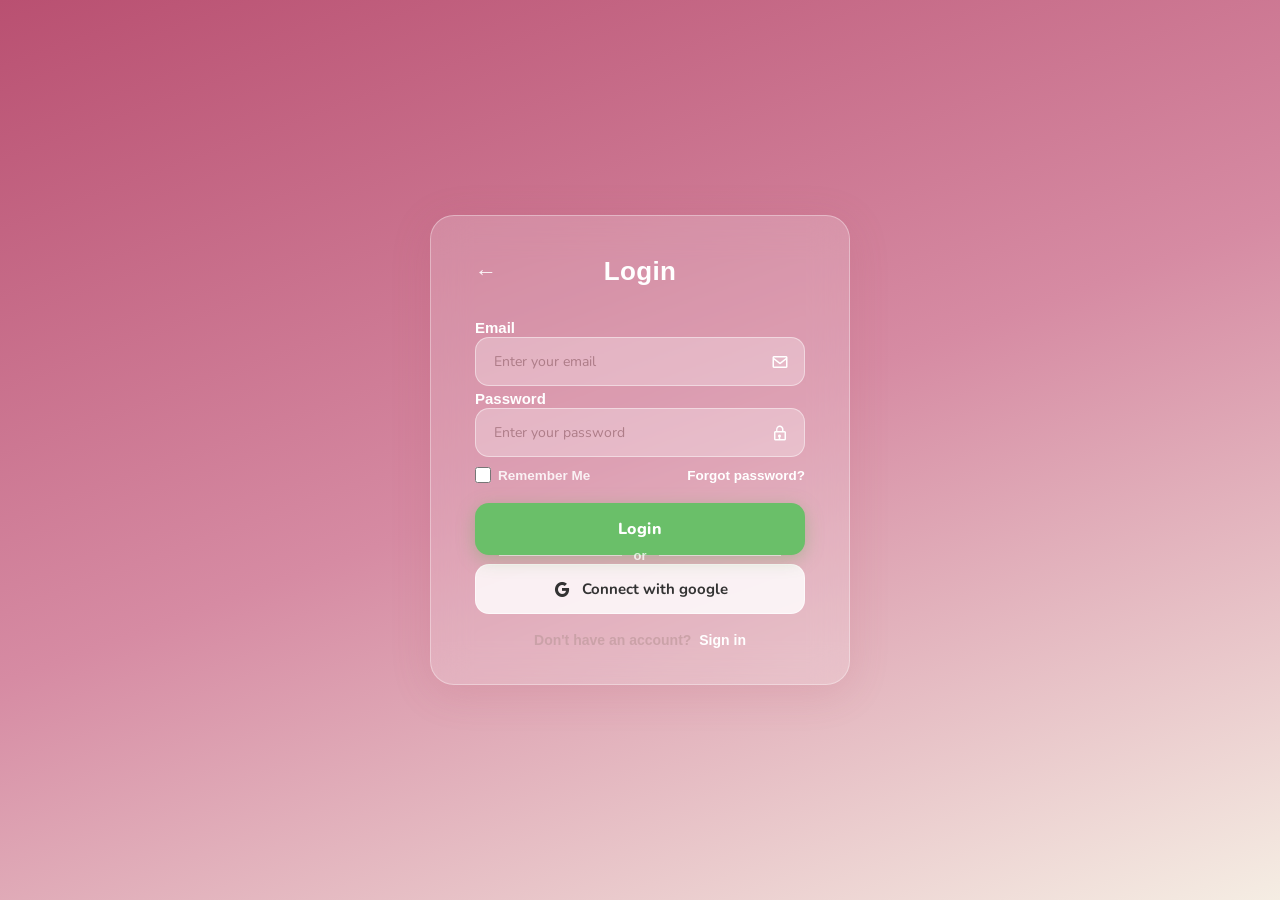
==== commit a4886765: "pull from js branch to backend branch" ====
--- a/index.html
+++ b/index.html
@@ -75,7 +75,7 @@
       </form>
     </div>
 
-    <script>
+    <script src="script.js">
       function show(id) {
         document.querySelectorAll('.logipage').forEach(p => p.classList.remove('active'));
         document.getElementById(id).classList.add('active');
--- a/style.css
+++ b/style.css
@@ -1,26 +1,20 @@
-/* ============================================================
-   GOOGLE FONT IMPORT
-   Imports the Nunito font used on inputs, buttons, and forms
-   ============================================================ */
+/*
+   google font import
+    */
 @import url('https://fonts.googleapis.com/css2?family=Nunito:wght@400;600;700;800&display=swap');
 
-/* ============================================================
-   GLOBAL RESET
-   Removes default margin/padding and uses border-box sizing
-   so padding doesn't break element widths
-   ============================================================ */
+/*
+   global reset
+    */
 * {
   margin: 0;
   padding: 0;
   box-sizing: border-box;
 }
 
-/* ============================================================
-   BODY — BASE STYLES
-   Sets the pink gradient background, base font, and text color.
-   background-attachment: fixed keeps the gradient from scrolling.
-   overflow-y: auto ensures the page is scrollable.
-   ============================================================ */
+/*
+   body — base styles
+    */
 body {
   min-height: 100vh;
   font-family: 'Segoe UI', sans-serif;
@@ -30,23 +24,44 @@
   overflow-y: auto;
 }
 
-/* ============================================================
-   HERO SECTION WRAPPER (legacy class, kept for compatibility)
-   ============================================================ */
+/*
+   hero section wrapper (legacy, kept for compatibility)
+    */
 .hrosec {
   width: 100%;
   display: block;
 }
 
 
-/* ============================================================
-   AUTH MODAL — GLASS CARD (Login / Sign In popup card)
-   The frosted glass card that appears when auth overlay is open.
-   Hidden by default, shown when .active is added via JS.
-   ============================================================ */
+/*
+   index.html — login page centering
+   body:has(> .logipage) targets index.html only.
+   switches body to a full-screen flex so the active card
+   is always perfectly centred.
+    */
+body:has(> .logipage) {
+  display: flex;
+  justify-content: center;
+  align-items: center;
+  min-height: 100vh;
+}
+
+/* decorative .bg div fills viewport behind the card */
+.bg {
+  position: fixed;
+  inset: 0;
+  z-index: 0;
+  background: inherit;
+  pointer-events: none;
+}
+
+/* every .logipage sits above .bg */
 .logipage {
   display: none;
-  position: relative;
+  position: absolute;
+  top: 50%;
+  left: 50%;
+  transform: translate(-50%, -50%);
   z-index: 1;
   width: 420px;
   background: rgba(255, 255, 255, 0.18);
@@ -58,13 +73,26 @@
   box-shadow: 0 8px 40px rgba(180, 80, 100, 0.15);
 }
 
+/* active card is shown and on top */
 .logipage.active {
   display: block;
-}
-
-/* ============================================================
-   AUTH MODAL — PAGE HEADER (title row with back arrow)
-   ============================================================ */
+  z-index: 2;
+}
+
+/* when used inside .auth-overlay (main.html popup),
+   override positioning so it fits inside the overlay */
+.auth-overlay .logipage {
+  position: relative;
+  top: auto;
+  left: auto;
+  transform: none;
+  display: block;
+}
+
+
+/*
+   auth modal — page header
+    */
 .page-header {
   display: flex;
   align-items: center;
@@ -72,7 +100,6 @@
   position: relative;
 }
 
-/* Back arrow "←" inside the auth modal */
 .back-arrow {
   color: #fff;
   font-size: 22px;
@@ -83,11 +110,8 @@
   transition: opacity 0.2s;
 }
 
-.back-arrow:hover {
-  opacity: 1;
-}
-
-/* Modal title (e.g. "Sign In") — centered with margin offset for arrow */
+.back-arrow:hover { opacity: 1; }
+
 .page-header h2 {
   flex: 1;
   text-align: center;
@@ -98,17 +122,16 @@
   margin-right: 34px;
 }
 
-/* ============================================================
-   AUTH MODAL — FORM LAYOUT
-   Stacks labels and inputs vertically with spacing
-   ============================================================ */
+
+/*
+   auth modal — form layout
+    */
 form {
   display: flex;
   flex-direction: column;
   gap: 0;
 }
 
-/* Form field labels (Email, Password, etc.) */
 form > label {
   font-size: 15px;
   font-weight: 700;
@@ -117,21 +140,17 @@
   margin-top: 14px;
 }
 
-form > label:first-of-type {
-  margin-top: 0;
-}
-
-/* ============================================================
-   AUTH MODAL — INPUT WRAPPER
-   Wraps the text input + icon inside a relative container
-   so the icon can be positioned absolutely on the right
-   ============================================================ */
+form > label:first-of-type { margin-top: 0; }
+
+
+/*
+   auth modal — input wrapper
+    */
 .input-wrapper {
   position: relative;
   margin-bottom: 4px;
 }
 
-/* The actual text/email/password input field */
 .input-wrapper input {
   width: 100%;
   padding: 14px 48px 14px 18px;
@@ -145,17 +164,13 @@
   transition: border-color 0.2s, background 0.2s;
 }
 
-.input-wrapper input::placeholder {
-  color: rgba(150, 100, 110, 0.7);
-}
-
-/* Brightens border and background when user clicks into the field */
+.input-wrapper input::placeholder { color: rgba(150, 100, 110, 0.7); }
+
 .input-wrapper input:focus {
   border-color: rgba(255, 255, 255, 0.75);
   background: rgba(255, 255, 255, 0.38);
 }
 
-/* Icon (envelope / lock) — positioned inside the input on the right */
 .input-wrapper i {
   position: absolute;
   right: 16px;
@@ -166,9 +181,10 @@
   pointer-events: none;
 }
 
-/* ============================================================
-   AUTH MODAL — REMEMBER ME / FORGOT PASSWORD ROW
-   ============================================================ */
+
+/*
+   auth modal — remember me / forgot password row
+    */
 .remember-row {
   display: flex;
   align-items: center;
@@ -193,7 +209,6 @@
   cursor: pointer;
 }
 
-/* "Forgot password?" link */
 .remember-row a,
 form .remember-row a {
   color: #fff;
@@ -202,13 +217,12 @@
   font-size: 13.5px;
 }
 
-.remember-row a:hover {
-  text-decoration: underline;
-}
-
-/* ============================================================
-   AUTH MODAL — SUBMIT BUTTON (Sign In / Sign Up)
-   ============================================================ */
+.remember-row a:hover { text-decoration: underline; }
+
+
+/*
+   auth modal — submit button
+    */
 input[type="submit"] {
   width: 100%;
   margin-top: 2px;
@@ -231,14 +245,12 @@
   transform: translateY(-1px);
 }
 
-input[type="submit"]:active {
-  transform: translateY(0);
-}
-
-/* ============================================================
-   AUTH MODAL — OR DIVIDER
-   The "── OR ──" line between submit and Google button
-   ============================================================ */
+input[type="submit"]:active { transform: translateY(0); }
+
+
+/*
+   auth modal — or divider
+    */
 .divider {
   display: flex;
   align-items: center;
@@ -257,9 +269,10 @@
   background: rgba(255, 255, 255, 0.45);
 }
 
-/* ============================================================
-   AUTH MODAL — GOOGLE SIGN-IN BUTTON
-   ============================================================ */
+
+/*
+   auth modal — google sign-in button
+    */
 form > button {
   width: 100%;
   display: flex;
@@ -283,13 +296,12 @@
   transform: translateY(-1px);
 }
 
-form > button i {
-  font-size: 20px;
-}
-
-/* ============================================================
-   AUTH MODAL — BOTTOM LINK ("Don't have an account? Sign Up")
-   ============================================================ */
+form > button i { font-size: 20px; }
+
+
+/*
+   auth modal — bottom link
+    */
 form > p {
   margin-top: 18px;
   text-align: center;
@@ -305,39 +317,34 @@
   margin-left: 4px;
 }
 
-form > p a:hover {
-  text-decoration: underline;
-}
-
-
-/* ============================================================
-   HEADER / NAVBAR
-   Fixed at top with frosted glass effect.
-   Uses .header-inner flex layout for logo | nav | actions.
-   ============================================================ */
+form > p a:hover { text-decoration: underline; }
+
+
+/*
+   header / navbar
+    */
 header {
   position: fixed;
   top: 0;
   left: 0;
   width: 100%;
   z-index: 100;
-  padding: 10px 40px;
+  padding: 6px 40px;
   backdrop-filter: blur(12px);
   -webkit-backdrop-filter: blur(12px);
   background: rgba(185, 80, 113, 0.3);
   border-bottom: 1px solid rgba(255, 255, 255, 0.15);
 }
 
-/* Logo image in header */
 .header-logo img {
-  width: 50px;
-  height: 50px;
+  width: 110px;
+  height: 110px;
   object-fit: contain;
   border-radius: 12px;
   display: block;
-}
-
-/* Flex row: logo on left, nav in center, actions on right */
+  mix-blend-mode: screen;   /* removes black background, shows original warm beige #F5EDE3 color */
+}
+
 .header-inner {
   display: flex;
   align-items: center;
@@ -345,31 +352,22 @@
 }
 
 .header-inner img {
-  width: 50px;
-  height: 50px;
+  width: 70px;
+  height: 70px;
   object-fit: contain;
 }
 
-/* Legacy table-based header styles (kept for compatibility) */
-header table {
-  border-collapse: collapse;
-  width: 100%;
-}
-
-header table td {
-  vertical-align: middle;
-  padding: 0;
-}
+/* legacy table-based header (kept for compatibility) */
+header table { border-collapse: collapse; width: 100%; }
+header table td { vertical-align: middle; padding: 0; }
 
 header table td:first-child img {
-  width: 50px;
-  height: 50px;
+  width: 50px; height: 50px;
   object-fit: contain;
   border-radius: 12px;
   display: block;
 }
 
-/* Nav pill (the rounded pill containing nav links) */
 header table td nav {
   display: inline-flex;
   align-items: center;
@@ -391,17 +389,12 @@
   white-space: nowrap;
 }
 
-/* Active/hovered nav link gets a white tint highlight */
 header table td nav a:hover,
 header table td nav a.active {
   background: rgba(255, 255, 255, 0.25);
 }
 
-/* Right side: Sign In + Cart + Profile */
-header table td:last-child {
-  text-align: right;
-  white-space: nowrap;
-}
+header table td:last-child { text-align: right; white-space: nowrap; }
 
 header table td:last-child button {
   display: inline-flex;
@@ -414,7 +407,6 @@
   transition: background 0.2s ease, transform 0.1s ease;
 }
 
-/* Green "Sign In" button */
 header table td:last-child button:first-child {
   padding: 8px 22px;
   background: #8DC373;
@@ -429,7 +421,6 @@
   transform: translateY(-1px);
 }
 
-/* Cart and profile icon buttons (transparent background) */
 header table td:last-child button:not(:first-child) {
   background: transparent;
   color: white;
@@ -438,21 +429,14 @@
   border-radius: 20px;
 }
 
-header table td:last-child button:not(:first-child):hover {
-  opacity: 0.7;
-}
-
-/* Profile button — has a dropdown inside */
-header table td:last-child button:last-child {
-  position: relative;
-}
-
-/* Profile dropdown menu (shown on hover) */
+header table td:last-child button:not(:first-child):hover { opacity: 0.7; }
+
+header table td:last-child button:last-child { position: relative; }
+
 header table td:last-child button:last-child aside {
   display: none;
   position: absolute;
-  top: 110%;
-  right: 0;
+  top: 110%; right: 0;
   background: rgba(185, 80, 113, 0.95);
   backdrop-filter: blur(10px);
   -webkit-backdrop-filter: blur(10px);
@@ -465,9 +449,7 @@
   text-align: left;
 }
 
-header table td:last-child button:last-child:hover aside {
-  display: flex;
-}
+header table td:last-child button:last-child:hover aside { display: flex; }
 
 header table td:last-child button:last-child aside a {
   text-decoration: none;
@@ -483,21 +465,105 @@
 }
 
 
-/* ============================================================
-   MAIN CONTENT WRAPPER
-   Adds top padding so content clears the fixed header
-   ============================================================ */
+/*
+   header nav pill (semantic class)
+    */
+.header-nav {
+  display: inline-flex;
+  align-items: center;
+  background: rgba(255,255,255,0.15);
+  border: 1px solid rgba(255,255,255,0.3);
+  border-radius: 30px;
+  padding: 5px 8px;
+  gap: 2px;
+}
+
+.header-nav a {
+  text-decoration: none;
+  color: white;
+  font-size: 14px;
+  font-weight: 500;
+  padding: 6px 18px;
+  border-radius: 20px;
+  transition: background 0.2s;
+}
+
+.header-nav a:hover,
+.header-nav a.active { background: rgba(255,255,255,0.25); }
+
+.header-actions {
+  display: flex;
+  align-items: center;
+  gap: 8px;
+}
+
+.btn-signin {
+  padding: 8px 22px;
+  background: #8DC373;
+  color: white;
+  font-size: 14px;
+  font-weight: 600;
+  border: none;
+  border-radius: 20px;
+  cursor: pointer;
+  transition: background 0.2s, transform 0.1s;
+}
+
+.btn-signin:hover { background: #7A8F6A; transform: translateY(-1px); }
+
+.btn-icon {
+  background: transparent;
+  border: none;
+  color: white;
+  font-size: 26px;
+  cursor: pointer;
+  padding: 4px 6px;
+  border-radius: 20px;
+  position: relative;
+}
+
+.profile-btn { position: relative; }
+
+.profile-dropdown {
+  display: none;
+  position: absolute;
+  top: 110%; right: 0;
+  background: rgba(185, 80, 113, 0.95);
+  backdrop-filter: blur(10px);
+  border: 1px solid rgba(255,255,255,0.2);
+  border-radius: 12px;
+  padding: 8px 0;
+  min-width: 150px;
+  z-index: 200;
+  flex-direction: column;
+}
+
+.profile-btn:hover .profile-dropdown { display: flex; }
+
+.profile-dropdown a {
+  color: white;
+  text-decoration: none;
+  font-size: 14px;
+  padding: 10px 20px;
+  display: block;
+}
+
+.profile-dropdown a:hover { background: rgba(255,255,255,0.15); }
+
+
+/*
+   main content wrapper
+    */
 main {
-  padding-top: 72px;
+  padding-top: 124px;
   width: 100%;
   display: block;
 }
 
 
-/* ============================================================
-   HERO SECTION
-   Two-column layout: text on left, image on right
-   ============================================================ */
+/*
+   hero section
+    */
 .hero-section {
   display: flex;
   align-items: center;
@@ -507,11 +573,7 @@
   gap: 40px;
 }
 
-/* Left side: heading, paragraph, Shop Now button */
-.hero-text {
-  flex: 1;
-  max-width: 500px;
-}
+.hero-text { flex: 1; max-width: 500px; }
 
 .hero-text h1 {
   font-size: 48px;
@@ -529,7 +591,6 @@
   max-width: 440px;
 }
 
-/* "Shop Now" CTA button */
 .btn-shopnow {
   padding: 14px 38px;
   background: #8DC373;
@@ -542,17 +603,9 @@
   transition: background 0.2s, transform 0.1s;
 }
 
-.btn-shopnow:hover {
-  background: #7A8F6A;
-  transform: translateY(-2px);
-}
-
-/* Right side: hero image */
-.hero-image {
-  flex: 1;
-  display: flex;
-  justify-content: flex-end;
-}
+.btn-shopnow:hover { background: #7A8F6A; transform: translateY(-2px); }
+
+.hero-image { flex: 1; display: flex; justify-content: flex-end; }
 
 .hero-image img {
   width: 100%;
@@ -562,11 +615,9 @@
 }
 
 
-/* ============================================================
-   CATEGORIES SECTION
-   Horizontal scrollable row of category cards (Books, Flowers, etc.)
-   overflow-x: auto enables the scroll when cards exceed container width
-   ============================================================ */
+/*
+   categories section
+    */
 .categories-grid {
   display: flex;
   flex-wrap: nowrap;
@@ -577,22 +628,17 @@
   -webkit-overflow-scrolling: touch;
 }
 
-/* Styled scrollbar to match the pink theme */
-.categories-grid::-webkit-scrollbar {
-  height: 6px;
-}
+.categories-grid::-webkit-scrollbar { height: 6px; }
 .categories-grid::-webkit-scrollbar-track {
-  background: rgba(255,255,255,0.1);
-  border-radius: 10px;
+  background: rgba(255,255,255,0.1); border-radius: 10px;
 }
 .categories-grid::-webkit-scrollbar-thumb {
-  background: rgba(255,255,255,0.4);
-  border-radius: 10px;
-}
-
-/* Individual category card (Books / Flowers / Decorations) */
+  background: rgba(255,255,255,0.4); border-radius: 10px;
+}
+
 .category-card {
-  flex: 0 0 280px;           /* fixed width so cards don't shrink */
+  flex: 1 1 0;              /* grow equally to fill the row */
+  min-width: 200px;         /* won't collapse below this */
   scroll-snap-align: start;
   background: rgba(255,255,255,0.15);
   backdrop-filter: blur(10px);
@@ -609,7 +655,6 @@
   transform: translateY(-5px);
 }
 
-/* Category icon (e.g. book, leaf, palette) */
 .category-card i {
   font-size: 44px;
   color: rgba(255,255,255,0.85);
@@ -617,24 +662,13 @@
   margin-bottom: 16px;
 }
 
-.category-card h3 {
-  font-size: 20px;
-  font-weight: 700;
-  color: white;
-  margin-bottom: 10px;
-}
-
-.category-card p {
-  font-size: 13px;
-  color: rgba(255,255,255,0.7);
-  line-height: 1.6;
-}
-
-
-/* ============================================================
-   LEGACY PRODUCT TABLE (old table-based product grid)
-   Kept for compatibility — new layout uses .products-grid
-   ============================================================ */
+.category-card h3 { font-size: 20px; font-weight: 700; color: white; margin-bottom: 10px; }
+.category-card p  { font-size: 13px; color: rgba(255,255,255,0.7); line-height: 1.6; }
+
+
+/*
+   legacy product table (kept for compatibility)
+    */
 #mnpart > table:nth-of-type(2) {
   border-collapse: separate;
   border-spacing: 20px;
@@ -662,34 +696,24 @@
 }
 
 #mnpart > table:nth-of-type(2) td i {
-  font-size: 44px;
-  color: rgba(255, 255, 255, 0.85);
-  display: block;
-  margin-bottom: 16px;
+  font-size: 44px; color: rgba(255, 255, 255, 0.85);
+  display: block; margin-bottom: 16px;
 }
 
 #mnpart > table:nth-of-type(2) td h3 {
-  font-size: 20px;
-  font-weight: 700;
-  color: white;
-  margin-bottom: 10px;
+  font-size: 20px; font-weight: 700; color: white; margin-bottom: 10px;
 }
 
 #mnpart > table:nth-of-type(2) td p {
-  font-size: 13px;
-  color: rgba(255, 255, 255, 0.7);
-  line-height: 1.6;
-}
-
-
-/* ============================================================
-   "OUR BEST SELLERS" LABEL
-   The h3 label above the products grid
-   ============================================================ */
+  font-size: 13px; color: rgba(255, 255, 255, 0.7); line-height: 1.6;
+}
+
+
+/*
+   "our best sellers" label
+    */
 #mnpart > section > div.products-grid,
-#mnpart > h3 {
-  padding-left: 60px;
-}
+#mnpart > h3 { padding-left: 60px; }
 
 #mnpart > h3 {
   font-size: 22px;
@@ -700,107 +724,93 @@
 }
 
 
-/* ============================================================
-   PRODUCTS GRID — BEST SELLERS SECTION
-   4-column grid of product cards using CSS Grid
-   ============================================================ */
+/*
+   products grid — best sellers  (main.html)
+   4-column grid. cards match the pink cherry blossoms design:
+   rounded image → title (centred) → desc → rating+price → pill button
+    */
 .products-grid {
   padding: 0 40px 70px;
   box-sizing: border-box;
 }
 
-/* Each row holds 4 product cards */
 .products-row {
   display: grid;
   grid-template-columns: repeat(4, 1fr);
-  gap: 16px;
-  margin-bottom: 16px;
-}
-
-/* Individual product card — frosted glass style */
+  gap: 20px;
+  margin-bottom: 20px;
+}
+
+/* ── the card ── */
 .product-card {
-  background: rgba(255,255,255,0.22);
-  backdrop-filter: blur(12px);
-  -webkit-backdrop-filter: blur(12px);
-  border: 1px solid rgba(255,255,255,0.32);
-  border-radius: 20px;
-  padding: 16px 16px 20px;
-  text-align: center;
+  background: rgba(255, 255, 255, 0.28);
+  backdrop-filter: blur(14px);
+  -webkit-backdrop-filter: blur(14px);
+  border: 1px solid rgba(255, 255, 255, 0.40);
+  border-radius: 22px;
+  padding: 12px 12px 16px;
   display: flex;
   flex-direction: column;
-  transition: transform 0.2s, background 0.2s;
-  cursor: pointer;
+  gap: 10px;
+  cursor: pointer;
+  transition: transform 0.2s, box-shadow 0.2s, background 0.2s;
 }
 
 .product-card:hover {
   transform: translateY(-6px);
-  background: rgba(255,255,255,0.30);
-  box-shadow: 0 12px 32px rgba(185,80,113,0.2);
-}
-
-.products-grid td:hover {
-  transform: translateY(-6px);
-  background: rgba(255, 255, 255, 0.30);
-  box-shadow: 0 12px 32px rgba(185, 80, 113, 0.2);
-}
-
-/* Product image container */
+  background: rgba(255, 255, 255, 0.36);
+  box-shadow: 0 14px 36px rgba(185, 80, 113, 0.22);
+}
+
+/* image — rounded corners all around, fills card width */
 .prd-image {
   width: 100%;
-  margin-bottom: 14px;
+  border-radius: 14px;
+  overflow: hidden;
+  flex-shrink: 0;
 }
 
 .prd-image img {
   width: 100%;
-  height: 200px;
+  height: 320px;
   object-fit: cover;
+  display: block;
   border-radius: 14px;
-  display: block;
-}
-
-/* Product name / title */
+}
+
+/* title — bold, centred */
 .prd-title {
   font-size: 15px;
   font-weight: 700;
   color: white;
-  margin: 0 0 8px 0;
+  text-align: center;
   line-height: 1.3;
-  white-space: normal;
-}
-
-/* Short description (clamped to 2 lines) */
+}
+
+/* description — centred, 2-line clamp */
 .prd-desc {
   font-size: 13px;
-  color: rgba(255, 255, 255, 0.78);
+  color: rgba(255, 255, 255, 0.82);
+  text-align: center;
   line-height: 1.5;
-  margin: 0 0 12px 0;
   display: -webkit-box;
-  -webkit-line-clamp: 2;
   -webkit-box-orient: vertical;
   overflow: hidden;
-}
-
-/* Row showing star rating on left and price on right */
+  line-clamp: 2;
+}
+
+/* rating left, price right */
 .prd-meta {
   display: flex;
   justify-content: space-between;
   align-items: center;
-  margin-bottom: 14px;
-  padding: 0 2px;
-}
-
-.prd-meta .rating {
-  font-size: 13px;
-  color: rgba(255, 255, 255, 0.95);
-}
-
-.prd-meta .prd-price {
-  font-size: 15px;
-  font-weight: 700;
-  color: white;
-}
-
-/* Green "Add to cart" button on each product card */
+  padding: 0 4px;
+}
+
+.prd-meta .rating    { font-size: 13px; color: rgba(255, 255, 255, 0.95); }
+.prd-meta .prd-price { font-size: 15px; font-weight: 800; color: white; }
+
+/* full-width pill button */
 .cart-btn {
   display: block;
   width: 100%;
@@ -808,44 +818,32 @@
   background: #8DC373;
   color: white;
   font-size: 14px;
-  font-weight: 600;
+  font-weight: 700;
   border: none;
-  border-radius: 24px;
+  border-radius: 50px;
   cursor: pointer;
   text-align: center;
-  transition: background 0.2s ease, transform 0.1s ease;
-}
-
-.cart-btn:hover {
-  background: #7A8F6A;
-  transform: translateY(-1px);
-}
-
-.cart-btn:active {
-  background: #495540;
-  transform: translateY(0);
-}
-
-
-/* ============================================================
-   FOOTER
-   Semi-transparent dark pink footer with centered content
-   ============================================================ */
+  margin-top: auto;
+  transition: background 0.2s, transform 0.1s;
+}
+
+.cart-btn:hover  { background: #7A8F6A; transform: translateY(-1px); }
+.cart-btn:active { background: #495540; transform: translateY(0); }
+
+
+/*
+   footer
+    */
 footer {
   width: 100%;
-  background: rgba(150, 50, 80, 0.4);
-  backdrop-filter: blur(10px);
+  background: #96325066;
   border-top: 1px solid rgba(255,255,255,0.15);
   padding: 44px 60px;
   display: block;
 }
 
-/* Hide the decorative top <hr> inside footer */
-footer > hr:first-child {
-  display: none;
-}
-
-/* Footer inner column: logo, tagline, socials, copyright */
+footer > hr:first-child { display: none; }
+
 #ftpart {
   display: flex;
   flex-direction: column;
@@ -854,17 +852,12 @@
   text-align: center;
 }
 
-/* Footer logo with green background badge */
 #ftpart img {
-  width: 60px;
-  height: 60px;
+  width: 80px; height: 80px;
   object-fit: contain;
-  background: #8DC373;
   border-radius: 12px;
-  padding: 6px;
-}
-
-/* Footer tagline paragraph */
+}
+
 #ftpart p {
   font-size: 14px;
   color: rgba(255, 255, 255, 0.75);
@@ -872,14 +865,8 @@
   line-height: 1.65;
 }
 
-/* Social icons wrapper (LinkedIn, GitHub, Instagram, Twitter) */
-#ftpart > div {
-  display: flex;
-  align-items: center;
-  gap: 6px;
-}
-
-/* Social icon size and hover effect */
+#ftpart > div { display: flex; align-items: center; gap: 6px; }
+
 #ftpart i {
   font-size: 26px;
   color: white;
@@ -887,12 +874,8 @@
   transition: opacity 0.2s ease, transform 0.15s ease;
 }
 
-#ftpart i:hover {
-  opacity: 0.65;
-  transform: translateY(-2px);
-}
-
-/* Thin divider line above copyright text */
+#ftpart i:hover { opacity: 0.65; transform: translateY(-2px); }
+
 #ftpart hr {
   display: block;
   width: 25%;
@@ -901,21 +884,17 @@
 }
 
 
-/* ============================================================
-   CATEGORY PAGES (Books / Flowers / Decorations detail pages)
-   Used on the individual category listing pages
-   ============================================================ */
+/*
+   category pages  (books.html / flowers.html / etc.)
+    */
 .container {
-  max-width: 1100px;
+  max-width: 1200px;
   margin: 0 auto;
-  padding: 40px 20px;
-}
-
-.category-section {
-  margin-bottom: 60px;
-}
-
-/* Category page header row: title + decorative line */
+  padding: 40px 24px;
+}
+
+.category-section { margin-bottom: 60px; }
+
 .category-header {
   display: flex;
   align-items: center;
@@ -930,152 +909,289 @@
   white-space: nowrap;
 }
 
-/* Horizontal rule that stretches after the title */
 .category-line {
   flex: 1;
   border: none;
   border-top: 1.5px solid rgba(255, 255, 255, 0.35);
 }
 
-/* Product card hover on category pages */
-.product-card:hover {
-  transform: translateY(-4px);
-  background: rgba(255, 255, 255, 0.22);
-}
-
-/* Product image on category listing pages */
-.item-image img {
-  width: 100%;
-  height: 300px;
+/* full description text — hidden until popup shows it */
+.full-description { display: none; }
+
+/* form inside category cards — reset to block */
+form { margin: 0; display: block; }
+
+
+/*
+   book slider — wrapper & scrolling strip
+    */
+
+/* outer wrapper: clips the strip, positions arrows */
+.slider-wrapper {
+  position: relative;
+  padding: 8px 50px 16px;   /* side padding = room for arrows */
+}
+
+/* horizontal scrolling strip */
+.items-display {
+  display: flex;
+  flex-direction: row;      /* ← key: cards side-by-side */
+  gap: 16px;
+  overflow-x: auto;
+  scroll-behavior: smooth;
+  padding: 8px 4px 12px;
+  scrollbar-width: none;
+  -ms-overflow-style: none;
+}
+
+.items-display::-webkit-scrollbar { display: none; }
+
+
+/*
+   book slider — individual card
+   same visual language as main.html product cards:
+   rounded image → title → desc → rating+price → pill button
+    */
+.items-display .product-card {
+  flex: 0 0 240px;
+  min-width: 240px;
+  background: rgba(255, 255, 255, 0.28);
+  backdrop-filter: blur(14px);
+  -webkit-backdrop-filter: blur(14px);
+  border: 1px solid rgba(255, 255, 255, 0.40);
+  border-radius: 22px;
+  padding: 12px 12px 16px;   /* same as main.html product card */
+  display: flex;
+  flex-direction: column;
+  gap: 10px;                  /* same as main.html product card */
+  cursor: pointer;
+  transition: transform 0.2s, background 0.2s, box-shadow 0.2s;
+}
+
+.items-display .product-card:hover {
+  transform: translateY(-5px);
+  background: rgba(255, 255, 255, 0.36);
+  box-shadow: 0 10px 28px rgba(185, 80, 113, 0.22);
+}
+
+/* book/flower cover — rounded image inside card with padding gap */
+.items-display .item-image {
+  width: 100%;
+  border-radius: 14px;
+  overflow: hidden;
+  flex-shrink: 0;
+}
+
+.items-display .item-image img {
+  width: 100%;
+  height: 260px;              /* same as main.html product card */
   object-fit: cover;
-  border-radius: 10px;
-}
-
-/* Full description hidden by default (shown in popup) */
-.full-description {
+  display: block;
+  border-radius: 14px;
+}
+
+/* text area */
+.items-display .item-details {
+  display: flex;
+  flex-direction: column;
+  gap: 10px;
+  flex: 1;
+}
+
+.items-display .item-title {
+  font-size: 15px;            /* same as main.html */
+  font-weight: 700;
+  color: white;
+  text-align: center;
+  line-height: 1.3;
+}
+
+.items-display .item-description {
+  font-size: 13px;            /* same as main.html */
+  color: rgba(255, 255, 255, 0.82);
+  text-align: center;
+  line-height: 1.5;
+  display: -webkit-box;
+  -webkit-line-clamp: 2;
+  -webkit-box-orient: vertical;
+  overflow: hidden;
+  line-clamp: 2;
+}
+
+/* rating + price */
+.items-display .price-rating {
+  display: flex;
+  justify-content: space-between;
+  align-items: center;
+  padding: 0 4px;
+}
+
+.items-display .rating { font-size: 13px; color: rgba(255, 255, 255, 0.95); }
+.items-display .price  { font-size: 15px; font-weight: 800; color: white; }
+
+/* pill "add to cart" button — same as main.html */
+.items-display .add-to-cart-btn {
+  display: block;
+  width: 100%;
+  padding: 12px 0;
+  background: #8DC373;
+  color: white;
+  font-size: 14px;
+  font-weight: 700;
+  border: none;
+  border-radius: 50px;
+  cursor: pointer;
+  text-align: center;
+  margin-top: auto;
+  transition: background 0.2s, transform 0.1s;
+}
+
+.items-display .add-to-cart-btn:hover  { background: #7A8F6A; transform: translateY(-1px); }
+.items-display .add-to-cart-btn:active { background: #495540; transform: translateY(0); }
+
+
+/*
+   book slider — arrow buttons
+    */
+.slider-left-arrow,
+.slider-right-arrow {
+  position: absolute;
+  top: 50%;
+  transform: translateY(-50%);
+  z-index: 10;
+  display: flex;
+  align-items: center;
+  justify-content: center;
+}
+
+.slider-left-arrow  { left: 6px; }
+.slider-right-arrow { right: 6px; }
+
+.arrow-btn {
+  width: 36px;
+  height: 36px;
+  background: rgba(255, 255, 255, 0.25);
+  border: 1px solid rgba(255, 255, 255, 0.4);
+  border-radius: 50%;
+  color: white;
+  font-size: 15px;
+  cursor: pointer;
+  display: flex;
+  align-items: center;
+  justify-content: center;
+  transition: background 0.2s, transform 0.15s;
+}
+
+.arrow-btn:hover  { background: rgba(255,255,255,0.40); transform: scale(1.08); }
+.arrow-btn:active { background: rgba(255,255,255,0.55); transform: scale(0.97); }
+
+
+/*
+   product popup / detail modal  (books.html)
+   .item-popup  = full-screen fixed overlay (darkened backdrop)
+   .popup-content = centred glass card
+    */
+
+/* overlay — hidden until .active is added by js */
+.item-popup {
   display: none;
-}
-
-/* Star rating display */
-.rating {
-  font-size: 12px;
-  color: rgba(255, 255, 255, 0.9);
-}
-
-/* Price display */
-.price {
-  font-size: 13px;
-  font-weight: 700;
-  color: white;
-}
-
-/* Form used inside category page cards */
-form {
-  margin: 0;
-  display: block;
-}
-
-/* "Add to cart" button on category pages */
-.add-to-cart-btn:hover {
-  background: #7A8F6A;
-  transform: translateY(-1px);
-}
-
-.add-to-cart-btn:active {
-  background: #495540;
-  transform: translateY(0);
-}
-
-/* Left/right arrow navigation buttons (carousels) */
-.arrow-btn:hover {
-  background: rgba(255, 255, 255, 0.35);
-  transform: scale(1.08);
-}
-
-.arrow-btn:active {
-  background: rgba(255, 255, 255, 0.5);
-  transform: scale(0.97);
-}
-
-
-/* ============================================================
-   PRODUCT POPUP / DETAIL MODAL
-   Opens when a product card is clicked — shows full details
-   ============================================================ */
-
-/* Show popup when .active is added via JS */
-.item-popup.active {
-  display: flex;
-}
-
-/* "×" close button inside the popup */
+  position: fixed;
+  inset: 0;
+  z-index: 700;
+  background: rgba(0, 0, 0, 0.55);
+  backdrop-filter: blur(6px);
+  -webkit-backdrop-filter: blur(6px);
+  justify-content: center;
+  align-items: center;
+  padding: 20px;
+}
+
+.item-popup.active { display: flex; }
+
+/* glass card */
+.popup-content {
+  position: relative;
+  width: 100%;
+  max-width: 400px;
+  max-height: 88vh;
+  overflow-y: auto;
+  background: rgba(185, 80, 113, 0.90);
+  backdrop-filter: blur(20px);
+  -webkit-backdrop-filter: blur(20px);
+  border: 1px solid rgba(255, 255, 255, 0.25);
+  border-radius: 22px;
+  padding: 16px 16px 20px;
+  display: flex;
+  flex-direction: column;
+  gap: 10px;
+  box-shadow: 0 16px 48px rgba(0, 0, 0, 0.35);
+  scrollbar-width: thin;
+  scrollbar-color: rgba(255,255,255,0.3) transparent;
+}
+
+.popup-content::-webkit-scrollbar { width: 4px; }
+.popup-content::-webkit-scrollbar-thumb {
+  background: rgba(255,255,255,0.3);
+  border-radius: 4px;
+}
+
+/* close button */
 .close-btn {
   position: absolute;
-  top: 14px;
-  right: 16px;
+  top: 12px; right: 14px;
   font-size: 20px;
   cursor: pointer;
   color: white;
-  transition: opacity 0.2s ease;
-}
-
-.close-btn:hover {
-  opacity: 0.6;
-}
-
-/* Large product image inside popup */
+  line-height: 1;
+  transition: opacity 0.2s;
+  z-index: 1;
+}
+
+.close-btn:hover { opacity: 0.6; }
+
+/* popup image */
 .popup-image {
   width: 100%;
-  height: 260px;
+  height: 210px;
   object-fit: cover;
-  border-radius: 12px;
-}
-
-/* Popup product name */
+  border-radius: 14px;
+  display: block;
+  flex-shrink: 0;
+}
+
 .popup-title {
-  font-size: 20px;
-  font-weight: 700;
-  color: white;
-  margin: 0;
-}
-
-/* Short subtitle/description line */
+  font-size: 18px;
+  font-weight: 700;
+  color: white;
+  text-align: center;
+  line-height: 1.3;
+}
+
 .popup-subdescription {
   font-size: 13px;
   color: rgba(255, 255, 255, 0.75);
+  text-align: center;
   line-height: 1.4;
-  margin: 0;
-}
-
-/* Rating and price inside popup */
-.popup-rating {
-  font-size: 14px;
-  color: rgba(255, 255, 255, 0.9);
-}
-
-.popup-price {
-  font-size: 15px;
-  font-weight: 700;
-  color: white;
-}
-
-/* "Description" heading inside popup */
-.popup-content h3 {
-  font-size: 15px;
-  font-weight: 700;
-  color: white;
-  margin: 0;
-}
-
-/* Full description text inside popup */
+}
+
+.price-rating {
+  display: flex;
+  justify-content: space-between;
+  align-items: center;
+}
+
+.popup-rating { font-size: 13px; color: rgba(255, 255, 255, 0.9); }
+.popup-price  { font-size: 15px; font-weight: 800; color: white; }
+
+.popup-content h3 { font-size: 14px; font-weight: 700; color: white; }
+
 .popup-description {
   font-size: 13px;
-  color: rgba(255, 255, 255, 0.8);
+  color: rgba(255, 255, 255, 0.82);
   line-height: 1.6;
-  margin: 0;
-}
-
-/* ── Quantity selector (− count +) ── */
+}
+
+/* quantity selector */
 .quantity {
   display: flex;
   align-items: center;
@@ -1085,8 +1201,7 @@
 
 .quantity .minus,
 .quantity .plus {
-  width: 34px;
-  height: 34px;
+  width: 34px; height: 34px;
   background: rgba(255, 255, 255, 0.2);
   border: 1px solid rgba(255, 255, 255, 0.35);
   border-radius: 50%;
@@ -1096,15 +1211,12 @@
   display: flex;
   align-items: center;
   justify-content: center;
-  transition: background 0.2s ease;
+  transition: background 0.2s;
 }
 
 .quantity .minus:hover,
-.quantity .plus:hover {
-  background: rgba(255, 255, 255, 0.35);
-}
-
-/* The number shown between − and + */
+.quantity .plus:hover { background: rgba(255, 255, 255, 0.35); }
+
 .quantity .count {
   font-size: 16px;
   font-weight: 700;
@@ -1113,71 +1225,58 @@
   text-align: center;
 }
 
-/* ── Popup action buttons (Save to wishlist | Add to cart) ── */
-.card-btn,
+/* action button row (🛒 | add to cart) */
+.popup-content > div[style*="flex"],
+.popup-actions {
+  display: flex;
+  gap: 10px;
+  margin-top: 4px;
+}
+
+.card-btn {
+  flex: 0 0 50px;
+  height: 46px;
+  background: rgba(255, 255, 255, 0.2);
+  border: 1px solid rgba(255, 255, 255, 0.35);
+  border-radius: 12px;
+  color: white;
+  font-size: 20px;
+  cursor: pointer;
+  display: flex;
+  align-items: center;
+  justify-content: center;
+  transition: background 0.2s;
+}
+
+.card-btn:hover { background: rgba(255, 255, 255, 0.32); }
+
 .add-btn {
   flex: 1;
-  padding: 12px;
+  height: 46px;
+  background: #8DC373;
+  color: white;
+  font-size: 14px;
+  font-weight: 700;
   border: none;
   border-radius: 12px;
-  font-size: 14px;
-  font-weight: 600;
-  cursor: pointer;
-  transition: background 0.2s ease, transform 0.1s ease;
-}
-
-/* "Save" / wishlist button (ghost style) */
-.card-btn {
-  background: rgba(255, 255, 255, 0.2);
-  border: 1px solid rgba(255, 255, 255, 0.35);
-  color: white;
-  font-size: 20px;
-}
-
-.card-btn:hover {
-  background: rgba(255, 255, 255, 0.3);
-}
-
-/* "Add to cart" button (green) */
-.add-btn {
-  background: #8DC373;
-  color: white;
-}
-
-.add-btn:hover {
-  background: #7A8F6A;
-  transform: translateY(-1px);
-}
-
-.add-btn:active {
-  background: #495540;
-  transform: translateY(0);
-}
-
-/* Inline-flex alignment for buttons inside popup */
-.popup-content .card-btn,
-.popup-content .add-btn {
-  display: inline-flex;
+  cursor: pointer;
+  display: flex;
   align-items: center;
   justify-content: center;
-  width: auto;
-}
-
-.popup-content > .card-btn,
-.popup-content > .add-btn {
-  align-self: stretch;
-}
-
-
-/* ============================================================
-   SHOPPING CART SIDEBAR
-   Slides in from the right when the cart icon is clicked.
-   Controlled via JS by toggling .open class.
-   ============================================================ */
+  transition: background 0.2s, transform 0.1s;
+}
+
+.add-btn:hover  { background: #7A8F6A; transform: translateY(-1px); }
+.add-btn:active { background: #495540; transform: translateY(0); }
+
+
+/*
+   shopping cart sidebar
+    */
 .cart-sidebar {
   position: fixed;
   top: 0;
-  right: -420px;        /* hidden off-screen by default */
+  right: -420px;
   width: 400px;
   height: 100vh;
   background: rgba(185, 80, 113, 0.95);
@@ -1188,12 +1287,8 @@
   padding: 24px;
 }
 
-/* Slides into view when .open is added */
-.cart-sidebar.open {
-  right: 0;
-}
-
-/* Dark overlay behind the cart sidebar */
+.cart-sidebar.open { right: 0; }
+
 .cart-overlay {
   display: none;
   position: fixed;
@@ -1202,113 +1297,12 @@
   z-index: 499;
 }
 
-.cart-overlay.open {
-  display: block;
-}
-
-
-/* ============================================================
-   HEADER NAV PILL (new semantic class — replaces table nav)
-   ============================================================ */
-.header-nav {
-  display: inline-flex;
-  align-items: center;
-  background: rgba(255,255,255,0.15);
-  border: 1px solid rgba(255,255,255,0.3);
-  border-radius: 30px;
-  padding: 5px 8px;
-  gap: 2px;
-}
-
-.header-nav a {
-  text-decoration: none;
-  color: white;
-  font-size: 14px;
-  font-weight: 500;
-  padding: 6px 18px;
-  border-radius: 20px;
-  transition: background 0.2s;
-}
-
-.header-nav a:hover,
-.header-nav a.active {
-  background: rgba(255,255,255,0.25);
-}
-
-/* Header right-side button group */
-.header-actions {
-  display: flex;
-  align-items: center;
-  gap: 8px;
-}
-
-/* Green "Sign In" button */
-.btn-signin {
-  padding: 8px 22px;
-  background: #8DC373;
-  color: white;
-  font-size: 14px;
-  font-weight: 600;
-  border: none;
-  border-radius: 20px;
-  cursor: pointer;
-}
-
-/* Transparent icon buttons (cart, profile) */
-.btn-icon {
-  background: transparent;
-  border: none;
-  color: white;
-  font-size: 26px;
-  cursor: pointer;
-  padding: 4px 6px;
-  border-radius: 20px;
-  position: relative;
-}
-
-/* Profile button wrapper — contains dropdown */
-.profile-btn {
-  position: relative;
-}
-
-/* Profile dropdown menu */
-.profile-dropdown {
-  display: none;
-  position: absolute;
-  top: 110%;
-  right: 0;
-  background: rgba(185, 80, 113, 0.95);
-  backdrop-filter: blur(10px);
-  border: 1px solid rgba(255,255,255,0.2);
-  border-radius: 12px;
-  padding: 8px 0;
-  min-width: 150px;
-  z-index: 200;
-  flex-direction: column;
-}
-
-.profile-btn:hover .profile-dropdown {
-  display: flex;
-}
-
-.profile-dropdown a {
-  color: white;
-  text-decoration: none;
-  font-size: 14px;
-  padding: 10px 20px;
-  display: block;
-}
-
-.profile-dropdown a:hover {
-  background: rgba(255,255,255,0.15);
-}
-
-
-/* ============================================================
-   AUTH OVERLAY
-   Full-screen dark blur overlay that wraps the login card.
-   Shown/hidden via JS toggling display on #authOverlay.
-   ============================================================ */
+.cart-overlay.open { display: block; }
+
+
+/*
+   auth overlay  (main.html — sign in modal)
+    */
 .auth-overlay {
   display: none;
   position: fixed;
@@ -1316,20 +1310,23 @@
   z-index: 600;
   background: rgba(0,0,0,0.5);
   backdrop-filter: blur(8px);
+  -webkit-backdrop-filter: blur(8px);
   justify-content: center;
   align-items: center;
 }
 
-/* Always show the glass card when overlay is visible */
+/* override .logipage positioning inside the overlay */
 .auth-overlay .logipage {
   display: block;
-}
-
-
-/* ============================================================
-   SECTION HEADINGS
-   Large centered white headings used for "Categories", "Features"
-   ============================================================ */
+  position: relative;
+  top: auto; left: auto;
+  transform: none;
+}
+
+
+/*
+   section headings
+    */
 .section-heading {
   font-size: 36px;
   font-weight: 700;
@@ -1338,7 +1335,6 @@
   margin: 20px 0 10px;
 }
 
-/* "Our Best Sellers:" label above the products grid */
 .bestsellers-label {
   font-size: 22px;
   font-weight: 600;
@@ -1347,10 +1343,9 @@
 }
 
 
-/* ============================================================
-   COMMENT SECTION
-   Input box at the bottom of the main page for user comments
-   ============================================================ */
+/*
+   comment section
+    */
 .comment-section {
   padding: 50px 60px 70px;
   text-align: center;
@@ -1363,7 +1358,6 @@
   margin-bottom: 24px;
 }
 
-/* Comment text input field */
 .comment-section input[type="text"] {
   width: 55%;
   padding: 16px 24px;
@@ -1373,4 +1367,434 @@
   color: white;
   font-size: 15px;
   outline: none;
-}+}
+/* make the two buttons sit side by side */
+.popup-content > .card-btn,
+.popup-content > .add-btn {
+  align-self: stretch;
+}
+
+/* === TOAST NOTIFICATION === */
+#toast {
+  position: fixed;
+  top: 24px;
+  left: 50%;
+  transform: translateX(-50%);
+  background: white;
+  border-radius: 14px;
+  padding: 16px 22px;
+  display: flex;
+  align-items: center;
+  gap: 14px;
+  box-shadow: 0 8px 32px rgba(0,0,0,0.18);
+  z-index: 9999;
+  min-width: 260px;
+  max-width: 360px;
+  animation: toastIn 0.35s cubic-bezier(0.34,1.56,0.64,1);
+  overflow: hidden;
+}
+
+#toast.toast-hide {
+  animation: toastOut 0.4s ease forwards;
+}
+
+.toast-icon svg {
+  width: 28px;
+  height: 28px;
+  flex-shrink: 0;
+}
+
+.toast-msg {
+  font-family: 'Segoe UI', sans-serif;
+  font-size: 15px;
+  font-weight: 600;
+  color: #1a1a1a;
+  flex: 1;
+}
+
+.toast-bar {
+  position: absolute;
+  bottom: 0;
+  left: 0;
+  height: 4px;
+  width: 100%;
+  border-radius: 0 0 14px 14px;
+  animation: shrink 2.8s linear forwards;
+}
+
+/* === CONFIRM PASSWORD INPUT === */
+#confirmPassword::placeholder {
+  color: rgba(255, 255, 255, 0.6);
+}
+
+#confirmPassword:focus {
+  background: rgba(255, 255, 255, 0.22) !important;
+  border-color: rgba(255, 255, 255, 0.6) !important;
+}
+
+/* === ANIMATIONS === */
+@keyframes toastIn {
+  from { opacity: 0; transform: translateX(-50%) translateY(-20px); }
+  to   { opacity: 1; transform: translateX(-50%) translateY(0); }
+}
+
+@keyframes toastOut {
+  to { opacity: 0; transform: translateX(-50%) translateY(-20px); }
+}
+
+@keyframes shrink {
+  from { width: 100%; }
+  to   { width: 0%; }
+}
+
+/* === FIX: CARD OVERFLOW === */
+.logipage {
+  max-height: 90vh;
+  overflow-y: auto;
+  scrollbar-width: none; /* Firefox */
+}
+
+.logipage::-webkit-scrollbar {
+  display: none; /* Chrome/Safari */
+}
+
+/* ============================================================
+   SHOPPING CART SIDEBAR
+   ============================================================ */
+
+/* OVERLAY WRAPPER */
+.cart-wrapper {
+  position: fixed;
+  inset: 0;
+  z-index: 500;
+  display: none;
+  background: rgba(0, 0, 0, 0.35);
+  backdrop-filter: blur(4px);
+  -webkit-backdrop-filter: blur(4px);
+  justify-content: flex-end;
+}
+
+/* LEFT PANEL — item list */
+.cart-left {
+  width: 420px;
+  max-width: 95vw;
+  height: 100%;
+  background: rgba(185, 80, 113, 0.55);
+  backdrop-filter: blur(24px);
+  -webkit-backdrop-filter: blur(24px);
+  border-left: 1px solid rgba(255, 255, 255, 0.2);
+  display: flex;
+  flex-direction: column;
+  overflow-y: auto;
+  padding: 0 0 24px 0;
+  scrollbar-width: thin;
+  scrollbar-color: rgba(255,255,255,0.2) transparent;
+}
+
+.cart-left::-webkit-scrollbar { width: 4px; }
+.cart-left::-webkit-scrollbar-thumb { background: rgba(255,255,255,0.25); border-radius: 4px; }
+
+/* CART HEADER */
+.cart-header {
+  display: flex;
+  align-items: center;
+  justify-content: space-between;
+  padding: 24px 24px 16px;
+  position: sticky;
+  top: 0;
+  background: rgba(185, 80, 113, 0.7);
+  backdrop-filter: blur(20px);
+  -webkit-backdrop-filter: blur(20px);
+  z-index: 10;
+}
+
+.back-link {
+  display: flex;
+  align-items: center;
+  gap: 10px;
+  color: white;
+  font-size: 17px;
+  font-weight: 700;
+  cursor: pointer;
+  text-decoration: none;
+  transition: opacity 0.2s;
+}
+
+.back-link:hover { opacity: 0.75; }
+
+.back-link svg {
+  width: 20px;
+  height: 20px;
+  flex-shrink: 0;
+}
+
+.item-count {
+  font-size: 13px;
+  font-weight: 600;
+  color: rgba(255,255,255,0.7);
+  background: rgba(255,255,255,0.15);
+  border: 1px solid rgba(255,255,255,0.25);
+  border-radius: 20px;
+  padding: 4px 14px;
+}
+
+/* DIVIDER */
+.divider {
+  height: 1px;
+  background: rgba(255,255,255,0.18);
+  margin: 0 24px 8px;
+}
+
+/* TABLE HEAD LABELS */
+.table-head {
+  display: grid;
+  grid-template-columns: 52px 1fr 80px 80px;
+  gap: 8px;
+  padding: 8px 24px 4px;
+  font-size: 11px;
+  font-weight: 700;
+  color: rgba(255,255,255,0.55);
+  text-transform: uppercase;
+  letter-spacing: 0.6px;
+}
+
+/* CART ITEM ROW */
+.cart-item {
+  display: grid;
+  grid-template-columns: 52px 1fr 80px 80px auto;
+  gap: 8px;
+  align-items: center;
+  padding: 14px 24px;
+  border-bottom: 1px solid rgba(255,255,255,0.1);
+  transition: background 0.2s;
+}
+
+.cart-item:last-child { border-bottom: none; }
+.cart-item:hover { background: rgba(255,255,255,0.06); }
+
+/* EMOJI / IMAGE PLACEHOLDER */
+.item-img-placeholder {
+  width: 48px;
+  height: 48px;
+  background: rgba(255,255,255,0.15);
+  border: 1px solid rgba(255,255,255,0.2);
+  border-radius: 10px;
+  display: flex;
+  align-items: center;
+  justify-content: center;
+  font-size: 22px;
+  flex-shrink: 0;
+}
+
+/* ITEM NAME */
+.item-name {
+  font-size: 13px;
+  font-weight: 600;
+  color: white;
+  margin-bottom: 6px;
+  line-height: 1.3;
+  white-space: nowrap;
+  overflow: hidden;
+  text-overflow: ellipsis;
+}
+
+/* QUANTITY CONTROL */
+.qty-control {
+  display: flex;
+  align-items: center;
+  gap: 6px;
+}
+
+.qty-btn {
+  width: 26px;
+  height: 26px;
+  background: rgba(255,255,255,0.15);
+  border: 1px solid rgba(255,255,255,0.3);
+  border-radius: 50%;
+  color: white;
+  font-size: 16px;
+  line-height: 1;
+  cursor: pointer;
+  display: flex;
+  align-items: center;
+  justify-content: center;
+  transition: background 0.18s, transform 0.1s;
+  flex-shrink: 0;
+}
+
+.qty-btn:hover { background: rgba(255,255,255,0.28); transform: scale(1.1); }
+.qty-btn:active { transform: scale(0.95); }
+
+.qty-box {
+  font-size: 14px;
+  font-weight: 700;
+  color: white;
+  min-width: 20px;
+  text-align: center;
+}
+
+/* PRICE & TOTAL COLUMNS */
+.item-price {
+  font-size: 13px;
+  color: rgba(255,255,255,0.7);
+  text-align: center;
+}
+
+.item-total {
+  font-size: 13px;
+  font-weight: 700;
+  color: white;
+  text-align: center;
+}
+
+/* REMOVE BUTTON */
+.remove-btn {
+  background: none !important;
+  border: none !important;
+  cursor: pointer;
+  color: rgba(255,255,255,0.45);
+  font-size: 20px;
+  line-height: 1;
+  padding: 0 2px;
+  transition: color 0.2s, transform 0.15s;
+  flex-shrink: 0;
+}
+
+.remove-btn:hover {
+  color: #ef4444;
+  transform: scale(1.2);
+}
+
+/* ============================================================
+   ORDER SUMMARY — RIGHT PANEL
+   ============================================================ */
+.cart-right {
+  width: 300px;
+  max-width: 95vw;
+  height: 100%;
+  background: rgba(150, 50, 80, 0.65);
+  backdrop-filter: blur(24px);
+  -webkit-backdrop-filter: blur(24px);
+  border-left: 1px solid rgba(255,255,255,0.15);
+  padding: 32px 24px;
+  display: flex;
+  flex-direction: column;
+  gap: 20px;
+  overflow-y: auto;
+}
+
+.order-title {
+  font-size: 20px;
+  font-weight: 700;
+  color: white;
+}
+
+.order-divider {
+  height: 1px;
+  background: rgba(255,255,255,0.18);
+}
+
+.order-row {
+  display: flex;
+  justify-content: space-between;
+  align-items: center;
+  font-size: 14px;
+  color: rgba(255,255,255,0.8);
+  font-weight: 500;
+}
+
+/* CARD TYPE */
+.card-label {
+  font-size: 12px;
+  font-weight: 700;
+  color: rgba(255,255,255,0.65);
+  text-transform: uppercase;
+  letter-spacing: 0.5px;
+  margin-bottom: 8px;
+}
+
+.card-select {
+  width: 100%;
+  padding: 10px 14px;
+  background: rgba(255,255,255,0.12);
+  border: 1px solid rgba(255,255,255,0.25);
+  border-radius: 10px;
+  color: white;
+  font-size: 14px;
+  outline: none;
+  cursor: pointer;
+  appearance: none;
+  -webkit-appearance: none;
+  background-image: url("data:image/svg+xml,%3Csvg xmlns='http://www.w3.org/2000/svg' width='12' height='8' fill='none'%3E%3Cpath d='M1 1l5 5 5-5' stroke='white' stroke-width='1.8' stroke-linecap='round'/%3E%3C/svg%3E");
+  background-repeat: no-repeat;
+  background-position: right 14px center;
+}
+
+.card-select option { background: #B95071; color: white; }
+
+/* PROMO INPUT */
+.promo-input {
+  width: 100%;
+  padding: 10px 14px;
+  background: rgba(255,255,255,0.12);
+  border: 1px solid rgba(255,255,255,0.25);
+  border-radius: 10px;
+  color: white;
+  font-size: 14px;
+  outline: none;
+  margin-bottom: 10px;
+  transition: border 0.2s, background 0.2s;
+}
+
+.promo-input::placeholder { color: rgba(255,255,255,0.45); }
+.promo-input:focus {
+  background: rgba(255,255,255,0.2);
+  border-color: rgba(255,255,255,0.5);
+}
+
+.apply-btn {
+  width: 100%;
+  padding: 10px;
+  background: rgba(255,255,255,0.18);
+  border: 1px solid rgba(255,255,255,0.3);
+  border-radius: 10px;
+  color: white;
+  font-size: 14px;
+  font-weight: 600;
+  cursor: pointer;
+  transition: background 0.2s, transform 0.1s;
+}
+
+.apply-btn:hover { background: rgba(255,255,255,0.28); transform: translateY(-1px); }
+.apply-btn:active { transform: translateY(0); }
+
+/* TOTAL ROW */
+.total-row {
+  display: flex;
+  justify-content: space-between;
+  align-items: center;
+  font-size: 17px;
+  font-weight: 700;
+  color: white;
+}
+
+/* CHECKOUT BUTTON */
+.checkout-btn {
+  width: 100%;
+  padding: 14px;
+  background: #8DC373;
+  color: white;
+  font-size: 15px;
+  font-weight: 700;
+  border: none;
+  border-radius: 14px;
+  cursor: pointer;
+  letter-spacing: 0.3px;
+  transition: background 0.2s, transform 0.1s;
+  margin-top: auto;
+}
+
+.checkout-btn:hover { background: #7A8F6A; transform: translateY(-2px); }
+.checkout-btn:active { background: #495540; transform: translateY(0); }
+
+
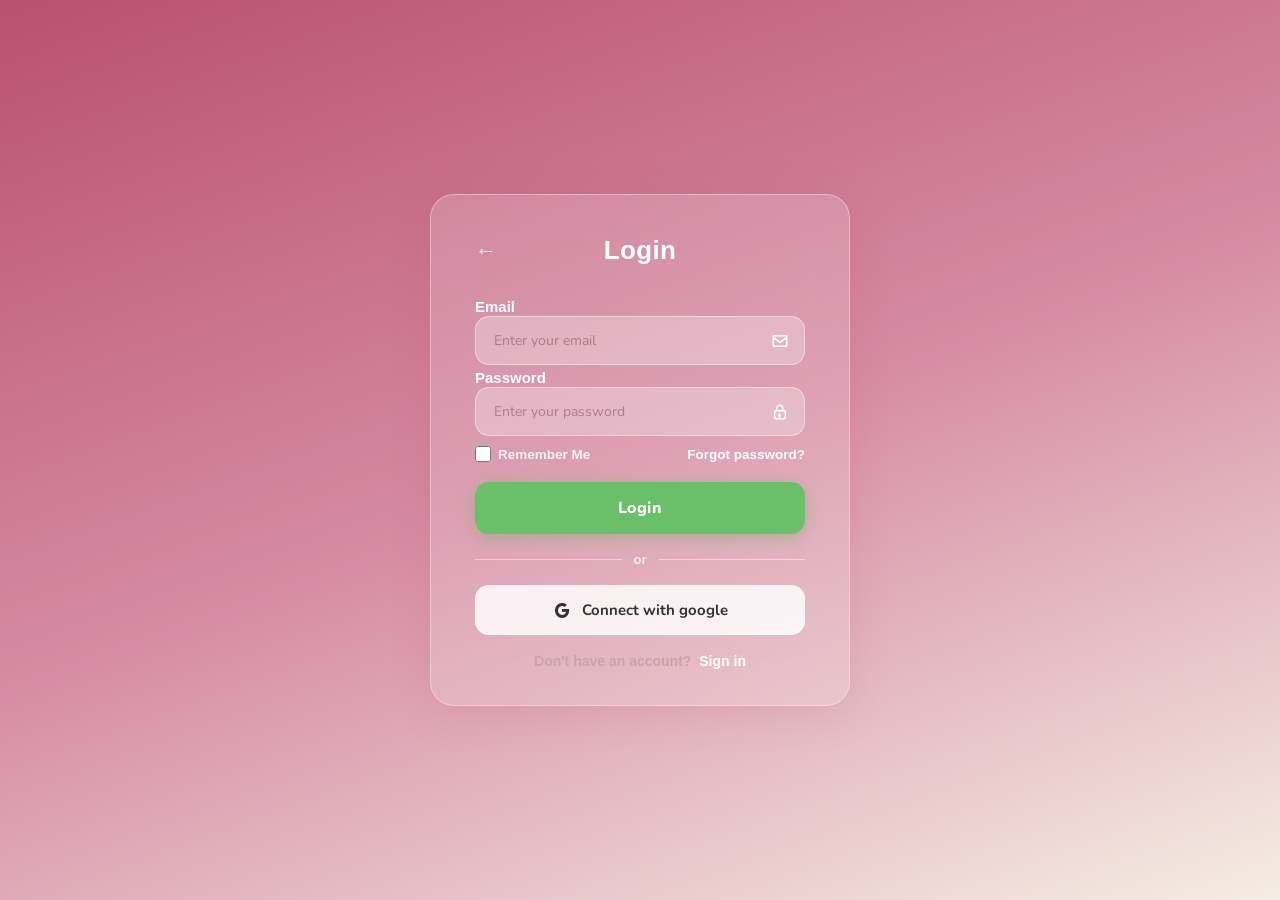
==== commit ff5b87cc: "Complete WAD e-commerce project - auth, cart, orders, DB" ====
--- a/index.html
+++ b/index.html
@@ -16,7 +16,7 @@
         <span class="back-arrow">&#8592;</span>
         <h2>Login</h2>
       </div>
-      <form method="post" onsubmit="return false">
+      <form method="post" action="login.php">
         <label>Email</label>
         <div class="input-wrapper">
           <input type="email" required placeholder="Enter your email" />
--- a/style.css
+++ b/style.css
@@ -525,7 +525,7 @@
 .profile-btn { position: relative; }
 
 .profile-dropdown {
-  display: none;
+  display: flex;              
   position: absolute;
   top: 110%; right: 0;
   background: rgba(185, 80, 113, 0.95);
@@ -536,9 +536,18 @@
   min-width: 150px;
   z-index: 200;
   flex-direction: column;
-}
-
-.profile-btn:hover .profile-dropdown { display: flex; }
+  /* ✅ smooth animation */
+  opacity: 0;
+  transform: translateY(-8px);
+  pointer-events: none;
+  transition: opacity 0.25s ease, transform 0.25s ease;
+}
+
+.profile-dropdown.show { 
+  opacity: 1;
+  transform: translateY(0);
+  pointer-events: all;
+}
 
 .profile-dropdown a {
   color: white;
@@ -1459,27 +1468,30 @@
 }
 
 /* ============================================================
-   SHOPPING CART SIDEBAR
+   CART SIDEBAR — FIXED LAYOUT
    ============================================================ */
 
-/* OVERLAY WRAPPER */
-.cart-wrapper {
+.cart-sidebar {
   position: fixed;
-  inset: 0;
+  top: 0;
+  right: -750px;           /* wider to fit both panels */
+  width: 720px;
+  height: 100vh;
+  background: transparent;
   z-index: 500;
-  display: none;
-  background: rgba(0, 0, 0, 0.35);
-  backdrop-filter: blur(4px);
-  -webkit-backdrop-filter: blur(4px);
-  justify-content: flex-end;
-}
-
-/* LEFT PANEL — item list */
+  overflow: hidden;
+  transition: right 0.3s ease;
+  display: flex;           /* side by side panels */
+  flex-direction: row;
+}
+
+.cart-sidebar.open { right: 0; }
+
+/* ── LEFT PANEL — item list ── */
 .cart-left {
-  width: 420px;
-  max-width: 95vw;
+  flex: 1;
   height: 100%;
-  background: rgba(185, 80, 113, 0.55);
+  background: rgba(185, 80, 113, 0.60);
   backdrop-filter: blur(24px);
   -webkit-backdrop-filter: blur(24px);
   border-left: 1px solid rgba(255, 255, 255, 0.2);
@@ -1492,9 +1504,12 @@
 }
 
 .cart-left::-webkit-scrollbar { width: 4px; }
-.cart-left::-webkit-scrollbar-thumb { background: rgba(255,255,255,0.25); border-radius: 4px; }
-
-/* CART HEADER */
+.cart-left::-webkit-scrollbar-thumb {
+  background: rgba(255,255,255,0.25);
+  border-radius: 4px;
+}
+
+/* ── CART HEADER ── */
 .cart-header {
   display: flex;
   align-items: center;
@@ -1502,53 +1517,64 @@
   padding: 24px 24px 16px;
   position: sticky;
   top: 0;
-  background: rgba(185, 80, 113, 0.7);
+  background: rgba(185, 80, 113, 0.75);
   backdrop-filter: blur(20px);
-  -webkit-backdrop-filter: blur(20px);
   z-index: 10;
 }
 
-.back-link {
-  display: flex;
-  align-items: center;
-  gap: 10px;
-  color: white;
-  font-size: 17px;
-  font-weight: 700;
-  cursor: pointer;
-  text-decoration: none;
-  transition: opacity 0.2s;
-}
-
-.back-link:hover { opacity: 0.75; }
-
-.back-link svg {
-  width: 20px;
-  height: 20px;
-  flex-shrink: 0;
-}
-
-.item-count {
+.cart-header-title {
+  display: flex;
+  align-items: center;
+  gap: 12px;
+  font-size: 18px;
+  font-weight: 700;
+  color: white;
+  cursor: pointer;
+}
+
+.cart-header-title svg {
+  width: 22px;
+  height: 22px;
+  color: white;
+}
+
+.cart-close-btn {
+  background: rgba(255,255,255,0.15);
+  border: 1px solid rgba(255,255,255,0.3);
+  border-radius: 50%;
+  color: white;
+  width: 32px;
+  height: 32px;
+  font-size: 20px;
+  cursor: pointer;
+  display: flex;
+  align-items: center;
+  justify-content: center;
+  transition: background 0.2s;
+}
+
+.cart-close-btn:hover { background: rgba(255,255,255,0.28); }
+
+/* ── ITEM COUNT BADGE ── */
+.item-count-badge {
   font-size: 13px;
-  font-weight: 600;
-  color: rgba(255,255,255,0.7);
-  background: rgba(255,255,255,0.15);
-  border: 1px solid rgba(255,255,255,0.25);
-  border-radius: 20px;
-  padding: 4px 14px;
-}
-
-/* DIVIDER */
-.divider {
+  font-weight: 700;
+  color: white;
+  padding: 6px 24px 4px;
+  opacity: 0.85;
+}
+
+/* ── CART DIVIDER ── */
+.cart-divider {
   height: 1px;
   background: rgba(255,255,255,0.18);
   margin: 0 24px 8px;
 }
 
-/* TABLE HEAD LABELS */
+/* ── TABLE HEAD ── */
 .table-head {
   display: grid;
-  grid-template-columns: 52px 1fr 80px 80px;
+  grid-template-columns: 64px 1fr 90px 90px;
   gap: 8px;
   padding: 8px 24px 4px;
   font-size: 11px;
@@ -1558,11 +1584,11 @@
   letter-spacing: 0.6px;
 }
 
-/* CART ITEM ROW */
+/* ── CART ITEM ROW ── */
 .cart-item {
   display: grid;
-  grid-template-columns: 52px 1fr 80px 80px auto;
-  gap: 8px;
+  grid-template-columns: 64px 1fr 90px 90px auto;
+  gap: 10px;
   align-items: center;
   padding: 14px 24px;
   border-bottom: 1px solid rgba(255,255,255,0.1);
@@ -1572,48 +1598,63 @@
 .cart-item:last-child { border-bottom: none; }
 .cart-item:hover { background: rgba(255,255,255,0.06); }
 
-/* EMOJI / IMAGE PLACEHOLDER */
+/* ── PRODUCT IMAGE in cart ── */
 .item-img-placeholder {
-  width: 48px;
-  height: 48px;
+  width: 56px;
+  height: 56px;
   background: rgba(255,255,255,0.15);
   border: 1px solid rgba(255,255,255,0.2);
-  border-radius: 10px;
+  border-radius: 12px;
   display: flex;
   align-items: center;
   justify-content: center;
-  font-size: 22px;
+  font-size: 26px;
   flex-shrink: 0;
-}
-
-/* ITEM NAME */
+  overflow: hidden;
+}
+
+/* when it contains an actual img */
+.item-img-placeholder img {
+  width: 100%;
+  height: 100%;
+  object-fit: cover;
+  border-radius: 12px;
+}
+
+/* ── ITEM INFO ── */
+.item-info {
+  display: flex;
+  flex-direction: column;
+  gap: 8px;
+  min-width: 0;
+  justify-content: center;
+}
+
 .item-name {
   font-size: 13px;
   font-weight: 600;
   color: white;
-  margin-bottom: 6px;
   line-height: 1.3;
   white-space: nowrap;
   overflow: hidden;
   text-overflow: ellipsis;
 }
 
-/* QUANTITY CONTROL */
+/* ── QUANTITY CONTROL ── */
 .qty-control {
   display: flex;
   align-items: center;
-  gap: 6px;
+  gap: 8px;
 }
 
 .qty-btn {
-  width: 26px;
-  height: 26px;
+  width: 28px;
+  height: 28px;
   background: rgba(255,255,255,0.15);
   border: 1px solid rgba(255,255,255,0.3);
   border-radius: 50%;
   color: white;
   font-size: 16px;
-  line-height: 1;
   cursor: pointer;
   display: flex;
   align-items: center;
@@ -1633,53 +1674,36 @@
   text-align: center;
 }
 
-/* PRICE & TOTAL COLUMNS */
+/* ── PRICE & TOTAL ── */
 .item-price {
   font-size: 13px;
-  color: rgba(255,255,255,0.7);
+  color: rgba(255,255,255,0.75);
   text-align: center;
+  font-weight: 500;
+  align-self: center;  
 }
 
 .item-total {
   font-size: 13px;
-  font-weight: 700;
+  font-weight: 800;
   color: white;
   text-align: center;
-}
-
-/* REMOVE BUTTON */
-.remove-btn {
-  background: none !important;
-  border: none !important;
-  cursor: pointer;
-  color: rgba(255,255,255,0.45);
-  font-size: 20px;
-  line-height: 1;
-  padding: 0 2px;
-  transition: color 0.2s, transform 0.15s;
-  flex-shrink: 0;
-}
-
-.remove-btn:hover {
-  color: #ef4444;
-  transform: scale(1.2);
-}
-
-/* ============================================================
-   ORDER SUMMARY — RIGHT PANEL
-   ============================================================ */
-.cart-right {
-  width: 300px;
-  max-width: 95vw;
+  align-self: center;
+}
+
+/* ── RIGHT PANEL — order summary ── */
+.order-summary {
+  width: 260px;
+  min-width: 260px;
   height: 100%;
-  background: rgba(150, 50, 80, 0.65);
+  background: rgba(150, 50, 80, 0.70);
   backdrop-filter: blur(24px);
   -webkit-backdrop-filter: blur(24px);
   border-left: 1px solid rgba(255,255,255,0.15);
-  padding: 32px 24px;
+  padding: 32px 20px;
   display: flex;
   flex-direction: column;
-  gap: 20px;
+  gap: 16px;
   overflow-y: auto;
 }
 
@@ -1699,13 +1723,13 @@
   justify-content: space-between;
   align-items: center;
   font-size: 14px;
-  color: rgba(255,255,255,0.8);
+  color: rgba(255,255,255,0.85);
   font-weight: 500;
 }
 
-/* CARD TYPE */
+/* ── CARD TYPE ── */
 .card-label {
-  font-size: 12px;
+  font-size: 11px;
   font-weight: 700;
   color: rgba(255,255,255,0.65);
   text-transform: uppercase;
@@ -1732,7 +1756,13 @@
 
 .card-select option { background: #B95071; color: white; }
 
-/* PROMO INPUT */
+/* ── PROMO ── */
+.promo-row {
+  display: flex;
+  flex-direction: column;
+  gap: 8px;
+}
+
 .promo-input {
   width: 100%;
   padding: 10px 14px;
@@ -1742,7 +1772,6 @@
   color: white;
   font-size: 14px;
   outline: none;
-  margin-bottom: 10px;
   transition: border 0.2s, background 0.2s;
 }
 
@@ -1766,9 +1795,8 @@
 }
 
 .apply-btn:hover { background: rgba(255,255,255,0.28); transform: translateY(-1px); }
-.apply-btn:active { transform: translateY(0); }
-
-/* TOTAL ROW */
+
+/* ── TOTAL ROW ── */
 .total-row {
   display: flex;
   justify-content: space-between;
@@ -1776,9 +1804,10 @@
   font-size: 17px;
   font-weight: 700;
   color: white;
-}
-
-/* CHECKOUT BUTTON */
+  margin-top: auto;
+}
+
+/* ── CHECKOUT BUTTON ── */
 .checkout-btn {
   width: 100%;
   padding: 14px;
@@ -1791,10 +1820,7 @@
   cursor: pointer;
   letter-spacing: 0.3px;
   transition: background 0.2s, transform 0.1s;
-  margin-top: auto;
 }
 
 .checkout-btn:hover { background: #7A8F6A; transform: translateY(-2px); }
-.checkout-btn:active { background: #495540; transform: translateY(0); }
-
-
+.checkout-btn:active { background: #495540; transform: translateY(0); }
